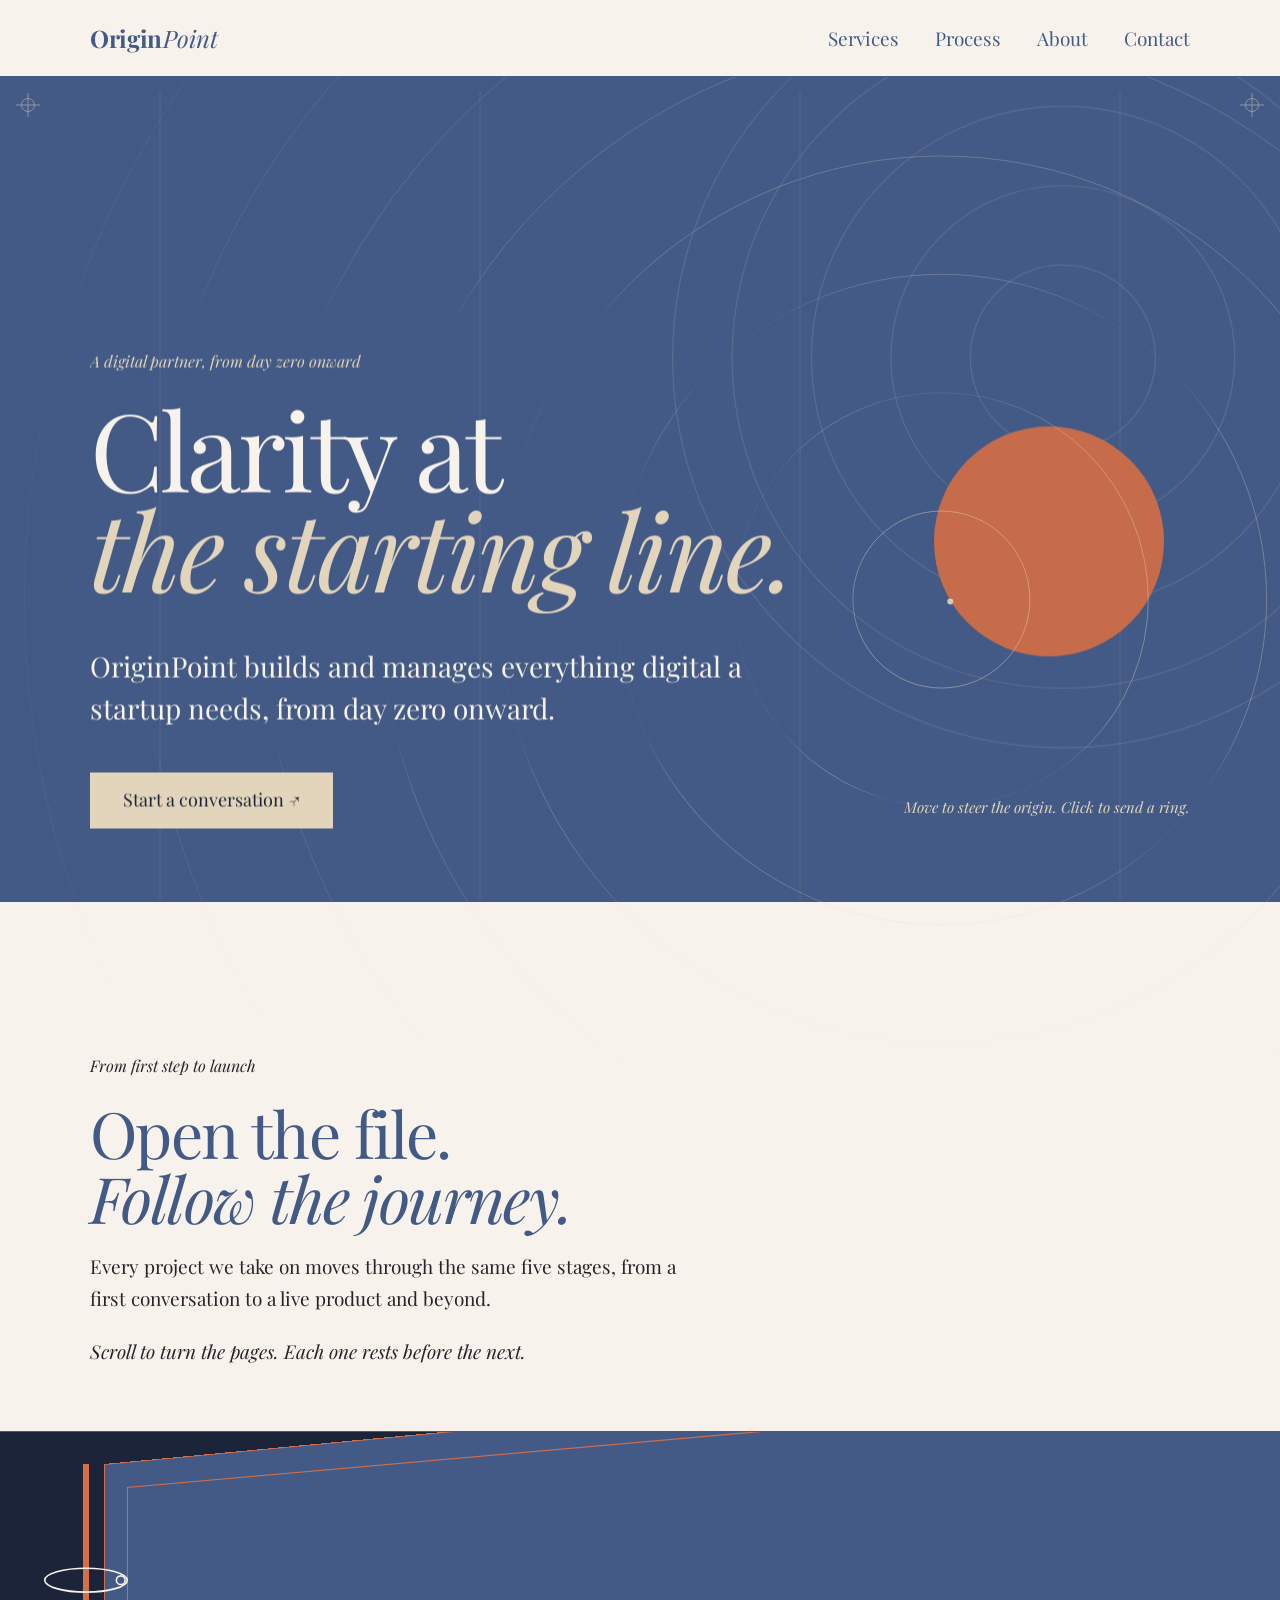
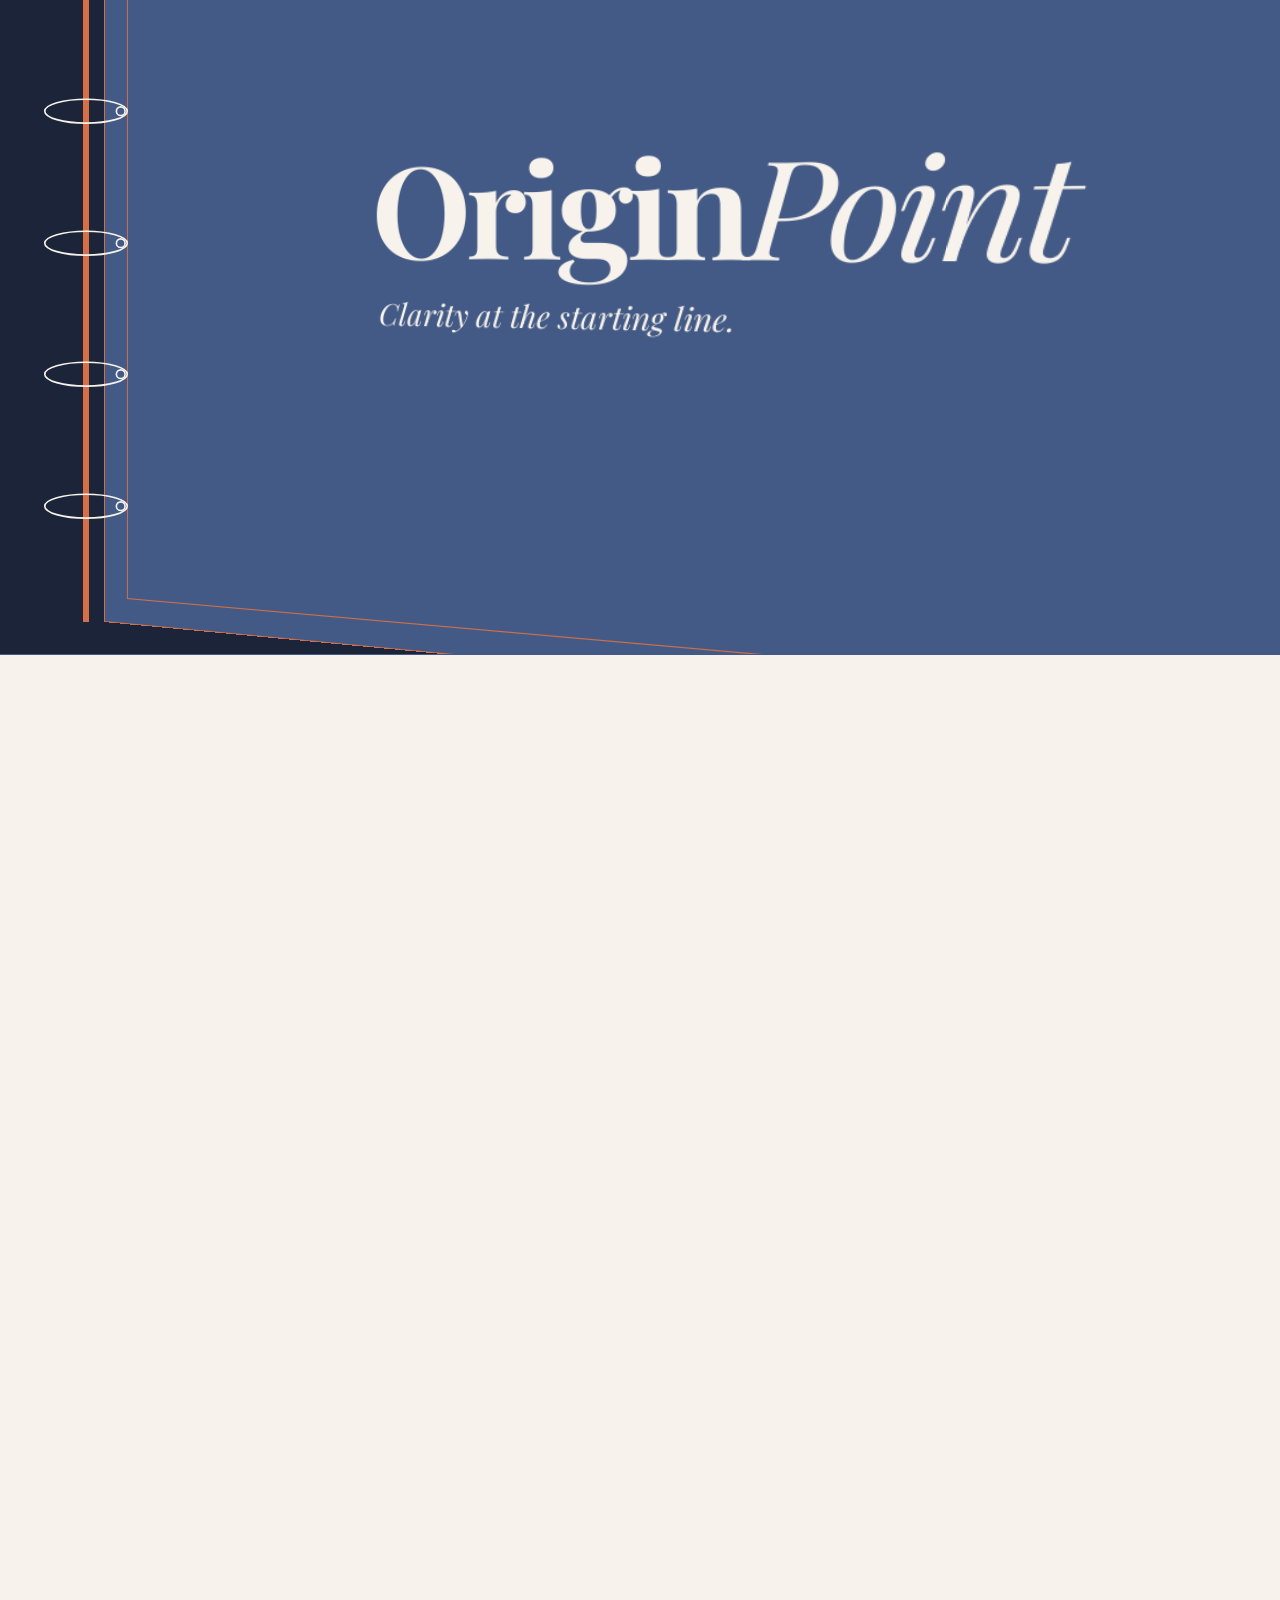
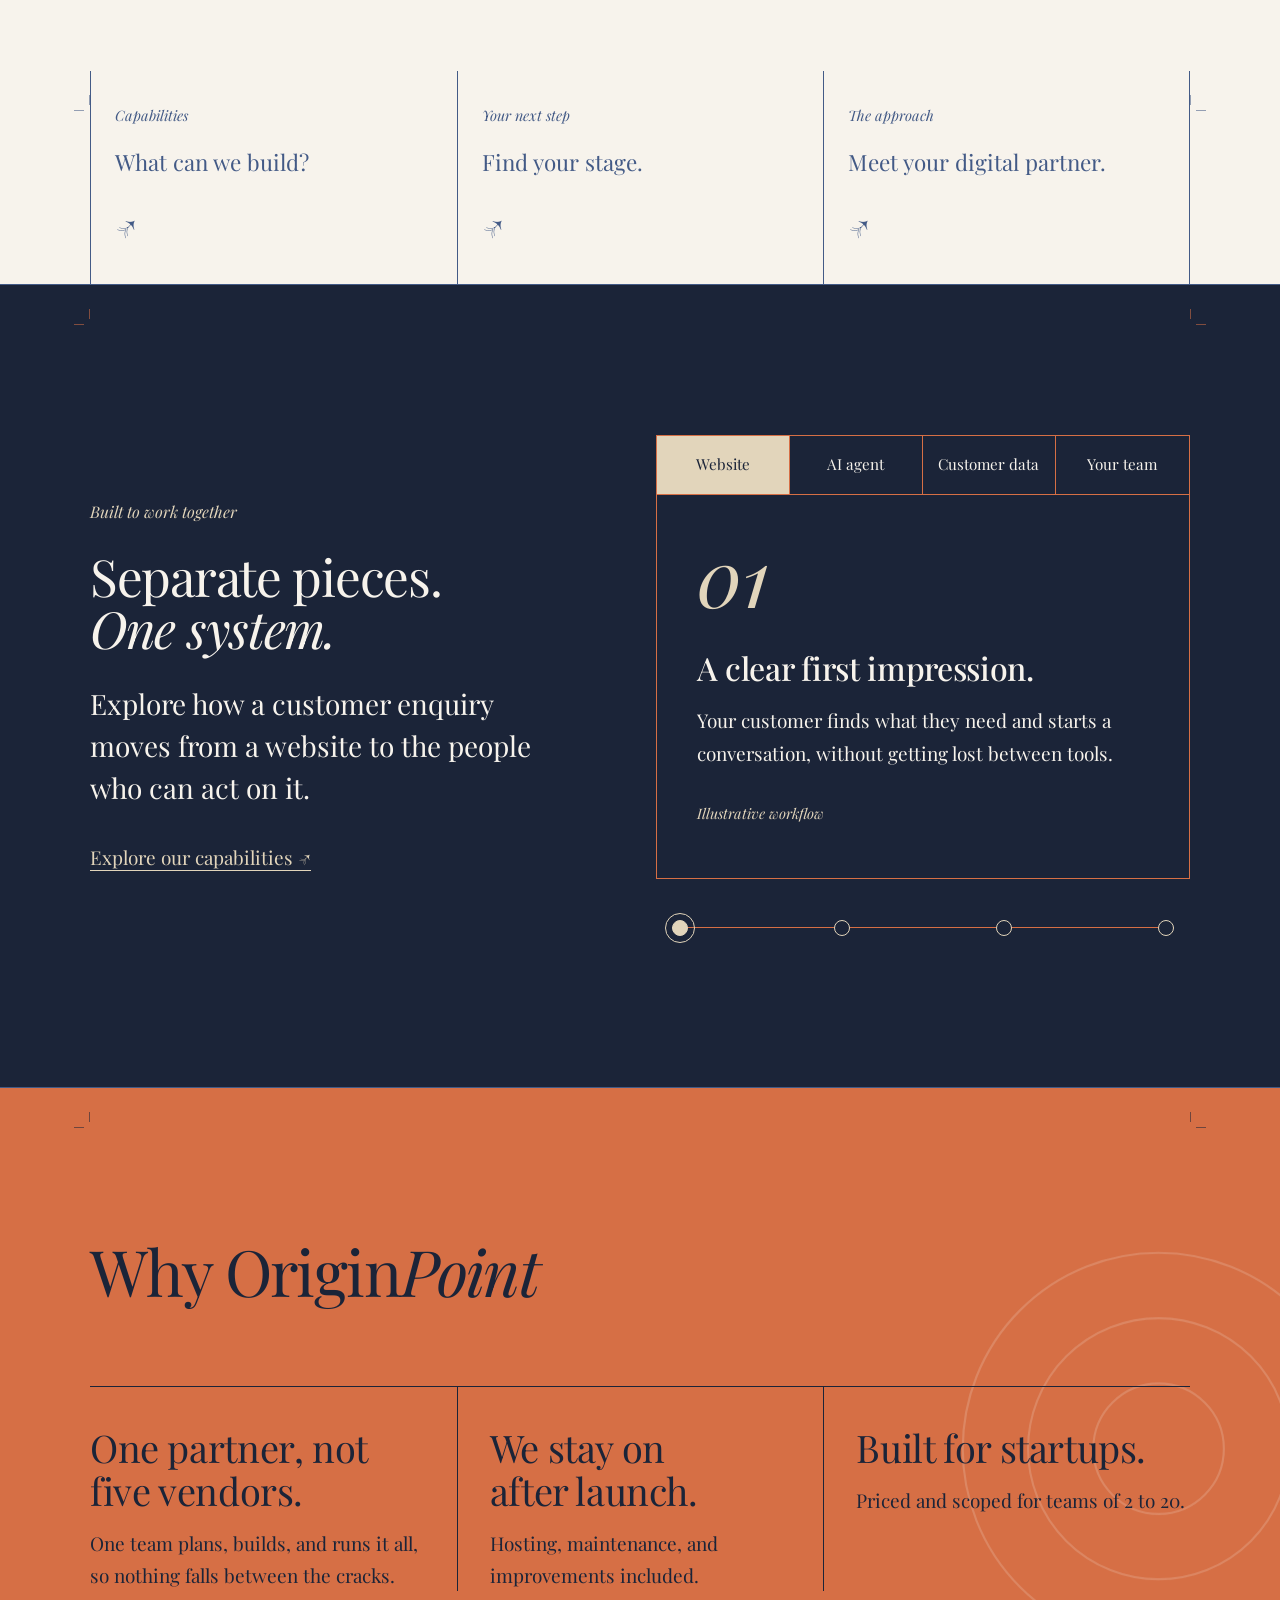
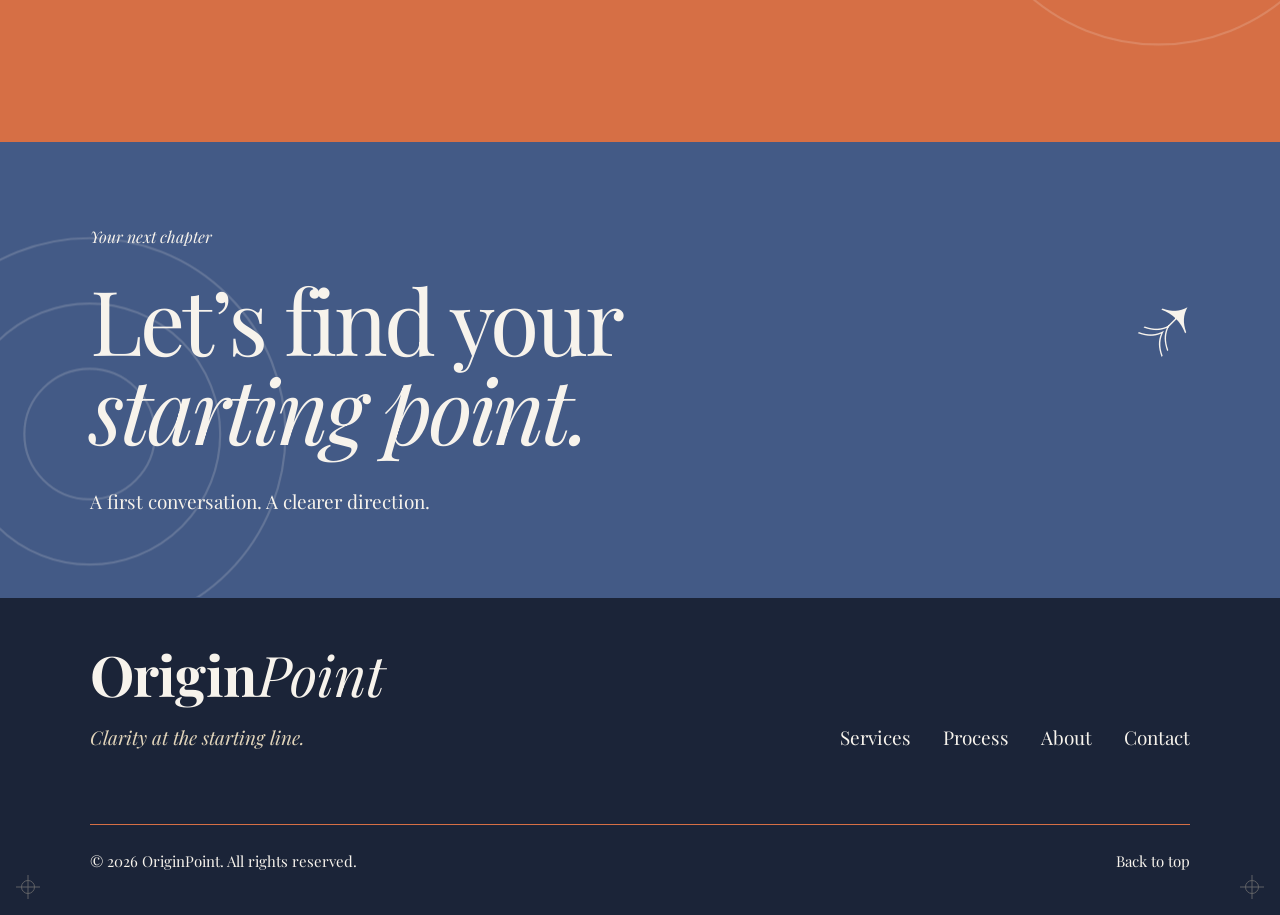
==== index.html @ 513017ce "Switch palette to Cobalt Dust, Persimmon and Parchment Hex values from the reference (#435A86, #D66F" ====
<!doctype html>
<html lang="en-GB">
<head>
  <meta charset="utf-8">
  <meta name="viewport" content="width=device-width, initial-scale=1">
  <title>Clarity at the starting line — OriginPoint</title>
  <meta name="description" content="OriginPoint builds and manages everything digital a startup needs, from day zero onward: websites, AI agents, data, internal tools, and the integrations between them.">
  <meta name="theme-color" content="#F7F3EC">

  <meta property="og:type" content="website">
  <meta property="og:title" content="OriginPoint — Clarity at the starting line">
  <meta property="og:description" content="One digital partner for startups, from day zero onward.">

  <!-- Favicon: the origin point — a ring and a dot, in brand colours -->
  <link rel="icon" href="data:image/svg+xml,%3Csvg xmlns='http://www.w3.org/2000/svg' viewBox='0 0 32 32'%3E%3Crect width='32' height='32' fill='%23E2D5BB'/%3E%3Ccircle cx='16' cy='16' r='9.5' fill='none' stroke='%23435A86' stroke-width='1.5'/%3E%3Ccircle cx='16' cy='16' r='3' fill='%23435A86'/%3E%3C/svg%3E">

  <link rel="preconnect" href="https://fonts.googleapis.com">
  <link rel="preconnect" href="https://fonts.gstatic.com" crossorigin>
  <link rel="stylesheet" href="https://fonts.googleapis.com/css2?family=Playfair+Display:ital,wght@0,400..700;1,400..700&display=swap">
  <link rel="stylesheet" href="styles.css">
  <link rel="stylesheet" href="story.css">
  <link rel="stylesheet" href="hero.css">
  <link rel="stylesheet" href="flow.css">

  <!-- Flags that JS is available, so the menu and reveals can start in their resting state -->
  <script>document.documentElement.classList.add("js");</script>
</head>

<body id="top">
  <a class="skip-link" href="#main">Skip to content</a>

  <!-- Registration mark from the brand sheet, drawn once and reused -->
  <svg class="sprite" aria-hidden="true" focusable="false">
    <symbol id="reg-mark" viewBox="0 0 24 24">
      <circle cx="12" cy="12" r="6.5" fill="none" stroke="currentColor"/>
      <path d="M12 0v24M0 12h24" fill="none" stroke="currentColor"/>
    </symbol>
  </svg>

  <!-- ============ 1. Header ============ -->
  <header class="site-header">
    <div class="container site-header__inner">
      <a class="logo" href="index.html" aria-current="page"><span class="logo__origin">Origin</span><span class="logo__point">Point</span></a>

      <button class="nav-toggle" type="button" aria-expanded="false" aria-controls="site-nav">Menu</button>

      <nav class="site-nav" id="site-nav" aria-label="Primary">
        <ul class="site-nav__list" role="list">
          <li><a class="site-nav__link" href="services.html">Services</a></li>
          <li><a class="site-nav__link" href="process.html">Process</a></li>
          <li><a class="site-nav__link" href="about.html">About</a></li>
          <li><a class="site-nav__link" href="contact.html">Contact</a></li>
        </ul>
      </nav>
    </div>
  </header>

  <main id="main"><section class="section section--sky hero" aria-labelledby="hero-title">
      <!-- Depth layers: decorative, they travel at different speeds on scroll -->
      <div class="hero__depth" aria-hidden="true">
        <svg class="depth depth--far" data-depth="0.30" data-lean="-10" viewBox="0 0 600 600" focusable="false"><g class="depth__spin"><circle cx="300" cy="300" r="70"/><circle cx="300" cy="300" r="130"/><circle cx="300" cy="300" r="190"/><circle cx="300" cy="300" r="250"/><circle cx="300" cy="300" r="295"/></g></svg>
        <svg class="depth depth--mid" data-depth="0.14" data-lean="14" viewBox="0 0 100 100" preserveAspectRatio="none" focusable="false"><line x1="12.5" y1="0" x2="12.5" y2="100"/><line x1="37.5" y1="0" x2="37.5" y2="100"/><line x1="62.5" y1="0" x2="62.5" y2="100"/><line x1="87.5" y1="0" x2="87.5" y2="100"/></svg>
        <span class="depth depth--near" data-depth="-0.28" data-lean="26"></span>
      </div>
      <!-- The ripple field: an origin point with rings moving outward. Decorative. -->
      <canvas class="hero__canvas" aria-hidden="true"></canvas>
      <svg class="reg reg--tl" aria-hidden="true" focusable="false"><use href="#reg-mark"/></svg>
      <svg class="reg reg--tr" aria-hidden="true" focusable="false"><use href="#reg-mark"/></svg>

      <div class="container hero__inner">
        <div class="hero__content"><p class="eyebrow" data-quiet>A digital partner, from day zero onward</p>
          <h1 class="hero__title" id="hero-title">
            <span class="hero__line" data-quiet>Clarity at</span>
            <span class="hero__line hero__line--italic" data-quiet>the starting line.</span>
          </h1>
          <p class="hero__lede" data-quiet>OriginPoint builds and manages everything digital a startup needs, from day zero onward.</p>
          <p class="hero__actions"><a class="button" href="contact.html">Start a conversation ↗</a></p>
        </div>

        <p class="hero__hint" aria-hidden="true" data-quiet>
          <span class="hero__hint-pointer">Move to steer the origin. Click to send a ring.</span>
          <span class="hero__hint-touch">Tap to send a ring.</span>
        </p>
      </div>
    </section><section class="story" id="story" aria-labelledby="story-title">
      <div class="container story__intro">
        <p class="eyebrow">From first step to launch</p>
        <h2 id="story-title">Open the file.<br><i>Follow the journey.</i></h2>
        <p>Every project we take on moves through the same five stages, from a first conversation to a live product and beyond.</p>
        <p class="story__hint" aria-hidden="true">Scroll to turn the pages. Each one rests before the next.</p>
      </div>

      <div class="story__track">
        <div class="story__stage">
          <div class="binder">
            <div class="binder__spine" aria-hidden="true">
              <svg class="ring" viewBox="0 0 80 28" focusable="false"><ellipse cx="40" cy="14" rx="38" ry="11"/><circle cx="72" cy="14" r="4"/></svg>
              <svg class="ring" viewBox="0 0 80 28" focusable="false"><ellipse cx="40" cy="14" rx="38" ry="11"/><circle cx="72" cy="14" r="4"/></svg>
              <svg class="ring" viewBox="0 0 80 28" focusable="false"><ellipse cx="40" cy="14" rx="38" ry="11"/><circle cx="72" cy="14" r="4"/></svg>
              <svg class="ring" viewBox="0 0 80 28" focusable="false"><ellipse cx="40" cy="14" rx="38" ry="11"/><circle cx="72" cy="14" r="4"/></svg>
              <svg class="ring" viewBox="0 0 80 28" focusable="false"><ellipse cx="40" cy="14" rx="38" ry="11"/><circle cx="72" cy="14" r="4"/></svg>
            </div>

            <div class="binder__pages">
              <article class="fold fold--sky" aria-labelledby="fold-1-title">
                <a class="fold__tab" href="#fold-1-title"><span class="fold__num">01</span><span class="fold__label">Clarity</span></a>
                <span class="fold__ghost" aria-hidden="true">1</span>
                <div class="fold__body">
                  <div class="fold__text">
                    <h3 class="fold__title" id="fold-1-title">Before anything is built, <i>we get clear.</i></h3>
                    <p>We start by listening: what you do, who it is for, and what you want to be known for.</p>
                  </div>
                  <svg class="fold__art" viewBox="0 0 320 320" role="img" aria-label="Rings spreading outward from a single point">
                    <path class="draw" pathLength="1" d="M160 6V314M6 160H314"/>
                    <circle class="draw" pathLength="1" cx="160" cy="160" r="40"/>
                    <circle class="draw" pathLength="1" cx="160" cy="160" r="80"/>
                    <circle class="draw" pathLength="1" cx="160" cy="160" r="120"/>
                    <circle class="solid" cx="160" cy="160" r="6"/>
                    <text class="small" x="172" y="150">the origin point</text>
                  </svg>
                </div>
              </article>

              <article class="fold fold--paper" aria-labelledby="fold-2-title">
                <a class="fold__tab" href="#fold-2-title"><span class="fold__num">02</span><span class="fold__label">Identity</span></a>
                <span class="fold__ghost" aria-hidden="true">2</span>
                <div class="fold__body">
                  <div class="fold__text">
                    <h3 class="fold__title" id="fold-2-title">Give it <i>a face.</i></h3>
                    <p>Name, colour, type and voice, settled once and used everywhere, so every touchpoint feels like the same company.</p>
                  </div>
                  <svg class="fold__art" viewBox="0 0 320 320" role="img" aria-label="An example logo lockup above a row of brand colour swatches">
                    <path class="draw" pathLength="1" d="M20 60V20H60M260 20H300V60M300 200V240H260M60 240H20V200"/>
                    <text class="lockup" x="160" y="140" text-anchor="middle"><tspan font-weight="700">Origin</tspan><tspan font-style="italic">Point</tspan></text>
                    <rect x="20" y="272" width="48" height="32" fill="#435A86" stroke="currentColor"/>
                    <rect x="82" y="272" width="48" height="32" fill="#E2D5BB" stroke="currentColor"/>
                    <rect x="144" y="272" width="48" height="32" fill="#D66F45" stroke="currentColor"/>
                    <rect x="206" y="272" width="48" height="32" fill="#F7F3EC" stroke="currentColor"/>
                    <rect x="268" y="272" width="32" height="32" fill="#1B2438" stroke="currentColor"/>
                    <text class="small" x="20" y="262">Illustrative</text>
                  </svg>
                </div>
              </article>

              <article class="fold fold--plate" aria-labelledby="fold-3-title">
                <a class="fold__tab" href="#fold-3-title"><span class="fold__num">03</span><span class="fold__label">Build</span></a>
                <span class="fold__ghost" aria-hidden="true">3</span>
                <div class="fold__body">
                  <div class="fold__text">
                    <h3 class="fold__title" id="fold-3-title">Build <i>the front door.</i></h3>
                    <p>A website that says plainly what you do and makes the next step obvious, on any screen.</p>
                  </div>
                  <svg class="fold__art" viewBox="0 0 320 320" role="img" aria-label="A simple wireframe of a website page">
                    <rect class="draw" pathLength="1" x="20" y="30" width="280" height="260"/>
                    <path class="draw" pathLength="1" d="M20 62H300M44 46H92M220 46H276"/>
                    <path class="draw" pathLength="1" d="M44 110H200M44 128H160M44 146H180"/>
                    <rect class="solid" x="44" y="170" width="76" height="24"/>
                    <rect class="draw" pathLength="1" x="44" y="226" width="68" height="46"/>
                    <rect class="draw" pathLength="1" x="126" y="226" width="68" height="46"/>
                    <rect class="draw" pathLength="1" x="208" y="226" width="68" height="46"/>
                  </svg>
                </div>
              </article>

              <article class="fold fold--purple" aria-labelledby="fold-4-title">
                <a class="fold__tab" href="#fold-4-title"><span class="fold__num">04</span><span class="fold__label">Connect</span></a>
                <span class="fold__ghost" aria-hidden="true">4</span>
                <div class="fold__body">
                  <div class="fold__text">
                    <h3 class="fold__title" id="fold-4-title">Connect <i>the pieces.</i></h3>
                    <p>AI agents, customer data and internal tools joined to your website, so an enquiry reaches the people who can act on it.</p>
                  </div>
                  <svg class="fold__art" viewBox="0 0 320 320" role="img" aria-label="Four connected points: website, AI agent, customer data and your team">
                    <path class="draw" pathLength="1" d="M60 70H260L60 160H260L160 270"/>
                    <circle class="solid" cx="60" cy="70" r="9"/>
                    <circle class="solid" cx="260" cy="70" r="9"/>
                    <circle class="solid" cx="60" cy="160" r="9"/>
                    <circle class="solid" cx="260" cy="160" r="9"/>
                    <circle class="solid" cx="160" cy="270" r="9"/>
                    <text class="small" x="60" y="52" text-anchor="middle">Website</text>
                    <text class="small" x="260" y="52" text-anchor="middle">AI agent</text>
                    <text class="small" x="60" y="190" text-anchor="middle">Data</text>
                    <text class="small" x="260" y="190" text-anchor="middle">Tools</text>
                    <text class="small" x="160" y="300" text-anchor="middle">Your team</text>
                  </svg>
                </div>
              </article>

              <article class="fold fold--ink" aria-labelledby="fold-5-title">
                <a class="fold__tab" href="#fold-5-title"><span class="fold__num">05</span><span class="fold__label">Launch</span></a>
                <span class="fold__ghost" aria-hidden="true">5</span>
                <div class="fold__body">
                  <div class="fold__text">
                    <h3 class="fold__title" id="fold-5-title">Launch, <i>and keep going.</i></h3>
                    <p>We go live with you, then stay on. Hosting, maintenance, and improvements are included.</p>
                    <p class="fold__cta"><a class="button" href="contact.html">Start a conversation ↗</a></p>
                  </div>
                  <svg class="fold__art" viewBox="0 0 320 320" role="img" aria-label="Rings spreading outward from a single point, now live">
                    <circle class="draw" pathLength="1" cx="160" cy="160" r="40"/>
                    <circle class="draw" pathLength="1" cx="160" cy="160" r="80"/>
                    <circle class="draw" pathLength="1" cx="160" cy="160" r="120"/>
                    <circle class="draw" pathLength="1" cx="160" cy="160" r="156"/>
                    <circle class="solid" cx="160" cy="160" r="8"/>
                    <text class="small" x="160" y="196" text-anchor="middle">Live</text>
                  </svg>
                </div>
              </article>
            </div>

            <div class="binder__cover" aria-hidden="true">
              <span class="cover__frame"></span>
              <p class="cover__lockup"><b>Origin</b><i>Point</i></p>
              <p class="cover__tag">Clarity at the starting line.</p>
            </div>
          </div>
        </div>
      </div>
    </section><section class="section directory-section section--ivory"><div class="container"><div class="hero-directory"><a href="services.html"><span>Capabilities</span>What can we build?<b aria-hidden="true">↗</b></a><a href="process.html"><span>Your next step</span>Find your stage.<b aria-hidden="true">↗</b></a><a href="about.html"><span>The approach</span>Meet your digital partner.<b aria-hidden="true">↗</b></a></div></div></section><section class="section section--ink system-section"><div class="container system-layout"><div><p class="eyebrow">Built to work together</p><h2>Separate pieces.<br><i>One system.</i></h2><p class="section-intro">Explore how a customer enquiry moves from a website to the people who can act on it.</p><a class="text-link" href="services.html">Explore our capabilities ↗</a></div><div class="system-demo"><div class="system-controls" aria-label="Explore the connected system"><button type="button" data-system="0" aria-pressed="true">Website</button><button type="button" data-system="1" aria-pressed="false">AI agent</button><button type="button" data-system="2" aria-pressed="false">Customer data</button><button type="button" data-system="3" aria-pressed="false">Your team</button></div><div class="system-result" aria-live="polite"><span class="system-number" aria-hidden="true">01</span><h3 id="system-title">A clear first impression.</h3><p id="system-copy">Your customer finds what they need and starts a conversation, without getting lost between tools.</p><span class="sample-label">Illustrative workflow</span></div><div class="system-track" aria-hidden="true"><span class="active"></span><span></span><span></span><span></span></div></div></div></section><section class="section section--plate" id="why" aria-labelledby="why-title">
      <svg class="drift drift--right" data-drift="-0.12" viewBox="0 0 200 200" aria-hidden="true" focusable="false"><circle cx="100" cy="100" r="30"/><circle cx="100" cy="100" r="60"/><circle cx="100" cy="100" r="90"/></svg>
      <div class="container">
        <header class="section-head">
          <h2 id="why-title">Why Origin<span class="lockup-point">Point</span></h2>
        </header>

        <ul class="reasons" role="list">
          <li class="reason">
            <h3 class="reason__title">One partner, not five vendors.</h3>
            <p class="reason__desc">One team plans, builds, and runs it all, so nothing falls between the cracks.</p>
          </li>
          <li class="reason">
            <h3 class="reason__title">We stay on after launch.</h3>
            <p class="reason__desc">Hosting, maintenance, and improvements included.</p>
          </li>
          <li class="reason">
            <h3 class="reason__title">Built for startups.</h3>
            <p class="reason__desc">Priced and scoped for teams of 2 to 20.</p>
          </li>
        </ul>
      </div>
    </section><section class="section section--burgundy next-step"><svg class="drift drift--left" data-drift="0.1" viewBox="0 0 200 200" aria-hidden="true" focusable="false"><circle cx="100" cy="100" r="30"/><circle cx="100" cy="100" r="60"/><circle cx="100" cy="100" r="90"/></svg><div class="container"><p class="eyebrow">Your next chapter</p><a class="giant-link" href="contact.html">Let’s find your<br><i>starting point.</i><span aria-hidden="true">↗</span></a><p>A first conversation. A clearer direction.</p></div></section></main><footer class="site-footer">
    <svg class="reg reg--bl" aria-hidden="true" focusable="false"><use href="#reg-mark"/></svg>
    <svg class="reg reg--br" aria-hidden="true" focusable="false"><use href="#reg-mark"/></svg>

    <div class="container">
      <div class="site-footer__top">
        <div class="site-footer__brand">
          <a class="logo logo--large" href="index.html"><span class="logo__origin">Origin</span><span class="logo__point">Point</span></a>
          <p class="site-footer__tagline">Clarity at the starting line.</p>
        </div>

        <nav aria-label="Footer">
          <ul class="footer-nav" role="list">
            <li><a href="services.html">Services</a></li>
            <li><a href="process.html">Process</a></li>
            <li><a href="about.html">About</a></li>
            <li><a href="contact.html">Contact</a></li>
          </ul>
        </nav>
      </div>

      <div class="site-footer__bottom">
        <p>© <span id="year">2026</span> OriginPoint. All rights reserved.</p>
        <a href="#top">Back to top</a>
      </div>
    </div>
  </footer>

  <script src="site.js" defer></script>
  <script src="story.js" defer></script>
  <script src="hero.js" defer></script>
  <script src="flow.js" defer></script></body></html>
---- styles.css ----
/* ==========================================================================
   OriginPoint — styles.css
   Mobile-first. Grouped in page order: tokens, base, shared components,
   then one block per section. Each block carries its own breakpoints.

   Breakpoints
     40em  (640px)  — header nav goes inline
     48em  (768px)  — hero lines stack, three-up reasons
     56em  (896px)  — offset service grid, alternating timeline, two-column about/contact
     64em  (1024px) — hero hint moves to the corner

   Layering (root stacking context)
     section backgrounds, grain, crop marks ....... z auto
     hero ripple canvas (bleeds into Services) .... z 1
     section content ............................... z 2
     sticky header .................................. z 50
   ========================================================================== */


/* --------------------------------------------------------------------------
   1. Tokens
   -------------------------------------------------------------------------- */
:root {
  /* Brand colours */
  --color-burgundy: #435A86;    /* Cobalt Dust: logo, headings, accents, hairlines */
  --color-ink: #1B2438;         /* Deep cobalt ink (a shade of Cobalt Dust): dark fields, display type */
  --color-ink-light: #D66F45;   /* Persimmon: numerals, hairlines on dark fields */
  --color-sky: #E2D5BB;         /* Parchment: headlines and rings on cobalt, tabs, highlight cards */
  --color-plate: #D66F45;       /* Persimmon: large rich fields, dark text on it */
  --color-wash: #ECE3D0;        /* Pale wash (a tint of Parchment): quiet fields */
  --color-ivory: #F7F3EC;      /* Soft Ivory — header, cards, paper sections */
  --color-paper: #EFE8DC;      /* Warm paper — letter-like fields */
  --color-charcoal: #26242A;   /* Muted Charcoal — body copy on light fields */

  /* Contextual colours: each section re-points these */
  --text: var(--color-charcoal);
  --heading: var(--color-burgundy);
  --accent: var(--color-burgundy);
  --line: var(--color-burgundy);
  --focus: var(--color-burgundy);

  /* Type: a steep scale, so display sizes jump well clear of body copy */
  --font-serif: "Playfair Display", Georgia, "Times New Roman", serif;
  --step--1: 0.9375rem;                                   /* small italic labels */
  --step-0: clamp(1.0625rem, 1rem + 0.25vw, 1.1875rem);   /* body               */
  --step-1: clamp(1.375rem, 1.2rem + 0.7vw, 1.75rem);     /* h3                 */
  --step-2: clamp(1.25rem, 1.05rem + 0.9vw, 1.75rem);     /* intros, ledes      */
  --step-3: clamp(2.625rem, 1.6rem + 3vw, 4.25rem);       /* h2: 48px+ desktop  */
  --step-4: clamp(3rem, 0.5rem + 7.8vw, 7.5rem);          /* h1: 88px+ desktop  */
  --step-quote: clamp(2.125rem, 1.1rem + 3.6vw, 3.5rem);  /* pull-quote: 56px   */

  /* Lines and layout */
  --hairline: 1px solid var(--line);
  --content-width: 68.75rem;   /* 1100px */
  --measure: 56ch;             /* ≈72 characters of Playfair: under the 75 limit */
  --gutter: clamp(1.25rem, 5vw, 2.5rem);
  --section-space: clamp(5rem, 3rem + 8vw, 10rem);
  --header-height: 4rem;
}

@media (min-width: 40em) {
  :root { --header-height: 4.75rem; }
}


/* --------------------------------------------------------------------------
   2. Base
   -------------------------------------------------------------------------- */
*,
*::before,
*::after {
  box-sizing: border-box;
}

html {
  background-color: var(--color-ivory);
  -webkit-text-size-adjust: 100%;
  text-size-adjust: 100%;
  /* Anchor targets land below the sticky header. No smooth scrolling:
     motion is reserved for the three deliberate moments. */
  scroll-padding-top: var(--header-height);
}

body {
  margin: 0;
  background-color: var(--color-ivory);
  color: var(--text);
  font-family: var(--font-serif);
  font-size: var(--step-0);
  font-weight: 400;
  line-height: 1.7;
  font-kerning: normal;
  -webkit-font-smoothing: antialiased;
}

h1, h2, h3, p, ul, ol {
  margin: 0;
}

ul[role="list"],
ol[role="list"] {
  list-style: none;
  padding: 0;
}

h1, h2, h3 {
  color: var(--heading);
  font-weight: 400;
  line-height: 1.1;
  letter-spacing: -0.015em;
  text-wrap: balance;
}

h2 {
  font-size: var(--step-3);
  line-height: 1.02;
  letter-spacing: -0.025em;
}

h3 {
  font-size: var(--step-1);
  font-weight: 500;
  line-height: 1.25;
  letter-spacing: -0.01em;
}

p {
  text-wrap: pretty;
}

a {
  color: var(--accent);
  text-decoration-thickness: 1px;
  text-underline-offset: 0.25em;
}

svg {
  display: block;
}

input, button, select, textarea {
  font: inherit;
  color: inherit;
}

[hidden] {
  display: none !important;
}

::selection {
  background-color: var(--color-burgundy);
  color: var(--color-ivory);
}

/* Visible keyboard focus everywhere; the colour follows the field */
:focus-visible {
  outline: 2px solid var(--focus);
  outline-offset: 3px;
}


/* --------------------------------------------------------------------------
   3. Shared components
   -------------------------------------------------------------------------- */

/* Layout container: ~1100px max, side gutters on small screens */
.container {
  width: min(100% - 2 * var(--gutter), var(--content-width));
  margin-inline: auto;
}

.sprite {
  position: absolute;
  width: 0;
  height: 0;
  overflow: hidden;
}

/* Skip link: off-screen until focused */
.skip-link {
  position: absolute;
  top: 0.75rem;
  left: var(--gutter);
  z-index: 100;
  padding: 0.625rem 1rem;
  background-color: var(--color-burgundy);
  color: var(--color-ivory);
  text-decoration: none;
  transform: translateY(-200%);
}

.skip-link:focus {
  transform: none;
}

/* Logo lockup: bold roman "Origin" + italic "Point", set tight.
   Sized in em so it scales from the header to the footer unchanged. */
.logo {
  display: inline-block;
  color: var(--color-burgundy);
  font-family: var(--font-serif);
  font-size: 1.375rem;
  line-height: 1;
  letter-spacing: -0.015em;
  text-decoration: none;
  white-space: nowrap;
}

.logo__origin {
  font-weight: 700;
}

.logo__point {
  font-style: italic;
  font-weight: 400;
  letter-spacing: 0;
  margin-left: 0.03em;  /* keeps the italic P's foot clear of the n */
}

.logo--large {
  font-size: clamp(2.25rem, 1.5rem + 3vw, 3.5rem);
}

@media (min-width: 40em) {
  .logo { font-size: 1.5rem; }
  .logo--large { font-size: clamp(2.25rem, 1.5rem + 3vw, 3.5rem); }
}

/* "Point" in display type follows the logo: italic */
.lockup-point {
  font-style: italic;
  margin-left: 0.02em;
}

/* Primary button: burgundy fill, ivory text, square corners */
.button {
  display: inline-flex;
  align-items: center;
  justify-content: center;
  min-height: 3.5rem;
  padding: 0.75rem 2rem;
  border: 1px solid var(--color-burgundy);
  border-radius: 0;
  background-color: var(--color-burgundy);
  color: var(--color-ivory);
  font-size: 1.125rem;
  line-height: 1.2;
  text-decoration: none;
  cursor: pointer;
}

.button:hover {
  background-color: transparent;
  color: var(--color-burgundy);
}

/* Section scaffolding */
.section {
  color: var(--text);
  position: relative;
  padding-block: var(--section-space);
}

.section + .section {
  border-top: 1px solid var(--color-burgundy);
}

/* Content sits above the backgrounds and above the hero canvas's bleed */
.section > .container {
  position: relative;
  z-index: 2;
}

/* Fields, and the contextual colours each one sets */
/* The "sky" class now holds Cobalt Dust (hero and page headers): light text, Parchment accents */
.section--sky {
  background-color: var(--color-burgundy);
  --text: var(--color-ivory);
  --heading: var(--color-ivory);
  --accent: var(--color-sky);
  --line: var(--color-sky);
  --focus: var(--color-sky);
}
.section--sky .button,
.fold--ink .button {
  background-color: var(--color-sky);
  border-color: var(--color-sky);
  color: var(--color-ink);
}
.section--sky .button:hover,
.fold--ink .button:hover {
  background-color: transparent;
  color: var(--color-sky);
}
.section--ivory { background-color: var(--color-ivory); }
.section--paper { background-color: var(--color-paper); }
.section--wash  { background-color: var(--color-wash); }

/* The plate class holds Persimmon (the "Why" field) */
.section--plate {
  background-color: var(--color-plate);
  --text: var(--color-ink);
  --heading: var(--color-ink);
  --accent: var(--color-ink);
  --line: var(--color-ink);
  --focus: var(--color-ink);
}

.section--ink {
  background-color: var(--color-ink);
  --text: var(--color-ivory);
  --heading: var(--color-ivory);
  --accent: var(--color-sky);
  --line: var(--color-ink-light);
  --focus: var(--color-sky);
}

.section-head {
  margin-bottom: clamp(3rem, 2rem + 4vw, 6rem);
}

.section-intro {
  max-width: 29em;
  margin-top: clamp(1.25rem, 1rem + 1vw, 2rem);
  font-size: var(--step-2);
  line-height: 1.5;
}

/* Paper grain: ivory and paper fields only, well behind the content */
.section--grain::before {
  content: "";
  position: absolute;
  inset: 0;
  pointer-events: none;
  opacity: 0.04;
  background-image: url("data:image/svg+xml,%3Csvg xmlns='http://www.w3.org/2000/svg' width='180' height='180'%3E%3Cfilter id='g'%3E%3CfeTurbulence type='fractalNoise' baseFrequency='0.9' numOctaves='3' stitchTiles='stitch'/%3E%3CfeColorMatrix values='1 0 0 0 0 1 0 0 0 0 1 0 0 0 0 0 0 0 0 1'/%3E%3C/filter%3E%3Crect width='100%25' height='100%25' filter='url(%23g)'/%3E%3C/svg%3E");
  background-size: 180px 180px;
}

/* Crop marks at the top corners of each section's content area */
.section:not(.hero)::after {
  content: "";
  position: absolute;
  top: 1.5rem;
  left: 0;
  right: 0;
  width: calc(min(100% - 2 * var(--gutter), var(--content-width)) + 2rem);
  height: 1rem;
  margin-inline: auto;
  pointer-events: none;
  background-color: var(--line);
  opacity: 0.55;
  -webkit-mask:
    url("data:image/svg+xml,%3Csvg xmlns='http://www.w3.org/2000/svg' viewBox='0 0 16 16'%3E%3Cpath d='M15.5 0v10M0 15.5h10' stroke='%23000' fill='none'/%3E%3C/svg%3E") left top / 1rem 1rem no-repeat,
    url("data:image/svg+xml,%3Csvg xmlns='http://www.w3.org/2000/svg' viewBox='0 0 16 16'%3E%3Cpath d='M0.5 0v10M6 15.5h10' stroke='%23000' fill='none'/%3E%3C/svg%3E") right top / 1rem 1rem no-repeat;
  mask:
    url("data:image/svg+xml,%3Csvg xmlns='http://www.w3.org/2000/svg' viewBox='0 0 16 16'%3E%3Cpath d='M15.5 0v10M0 15.5h10' stroke='%23000' fill='none'/%3E%3C/svg%3E") left top / 1rem 1rem no-repeat,
    url("data:image/svg+xml,%3Csvg xmlns='http://www.w3.org/2000/svg' viewBox='0 0 16 16'%3E%3Cpath d='M0.5 0v10M6 15.5h10' stroke='%23000' fill='none'/%3E%3C/svg%3E") right top / 1rem 1rem no-repeat;
}

/* Registration crosshairs in the page corners */
.reg {
  position: absolute;
  z-index: 2;
  width: 1.5rem;
  height: 1.5rem;
  color: var(--line);
  opacity: 0.5;
  pointer-events: none;
}

.reg--tl { top: 1rem; left: 1rem; }
.reg--tr { top: 1rem; right: 1rem; }
.reg--bl { bottom: 1rem; left: 1rem; }
.reg--br { bottom: 1rem; right: 1rem; }


/* --------------------------------------------------------------------------
   4. Header
   -------------------------------------------------------------------------- */
.site-header {
  position: sticky;
  top: 0;
  z-index: 50;
  background-color: var(--color-ivory);
  border-bottom: 1px solid var(--color-burgundy);
}

.site-header__inner {
  display: flex;
  flex-wrap: wrap;
  align-items: center;
  justify-content: space-between;
  gap: 0.5rem 2rem;
  min-height: var(--header-height);
  padding-block: 0.625rem;
}

.site-nav__list {
  display: flex;
  flex-wrap: wrap;
  gap: 0.25rem 2.25rem;
}

.site-nav__link {
  color: var(--color-burgundy);
  text-decoration: none;
}

.site-nav__link:hover {
  text-decoration: underline;
}

/* Menu toggle: only shown on small screens, and only when JS is running */
.nav-toggle {
  display: none;
  align-items: center;
  min-height: 2.75rem;
  padding: 0.25rem 1.125rem;
  border: 1px solid var(--color-burgundy);
  border-radius: 0;
  background-color: transparent;
  color: var(--color-burgundy);
  font-size: var(--step--1);
  cursor: pointer;
}

.nav-toggle[aria-expanded="true"] {
  background-color: var(--color-burgundy);
  color: var(--color-ivory);
}

/* Small screens only */
@media (max-width: 39.9375em) {
  /* Without JS: links wrap onto a second row under the logo */
  .site-nav {
    flex-basis: 100%;
  }

  /* With JS: links collapse into a panel below the header */
  .js .nav-toggle {
    display: inline-flex;
  }

  .js .site-nav {
    display: none;
    position: absolute;
    top: calc(100% + 1px);  /* sit just below the header's hairline */
    left: 0;
    right: 0;
    background-color: var(--color-ivory);
    border-bottom: 1px solid var(--color-burgundy);
  }

  .js .site-header.is-open .site-nav {
    display: block;
  }

  .js .site-nav__list {
    flex-direction: column;
    gap: 0;
    width: min(100% - 2 * var(--gutter), var(--content-width));
    margin-inline: auto;
    padding-block: 0.5rem 1rem;
  }

  .js .site-nav__list li + li {
    border-top: 1px solid var(--color-burgundy);
  }

  .js .site-nav__link {
    display: block;
    padding-block: 0.875rem;
    font-size: 1.375rem;
  }
}


/* --------------------------------------------------------------------------
   5. Hero — type over the live ripple field
   -------------------------------------------------------------------------- */
.hero {
  display: flex;
  align-items: flex-end;
  min-height: calc(100vh - var(--header-height));
  min-height: calc(100svh - var(--header-height));
  padding-block: clamp(7rem, 16vh, 11rem) clamp(3.5rem, 9vh, 6.5rem);
  --heading: var(--color-ivory);
}

/* Full-bleed; JS sizes its height to the hero plus a bleed into Services */
.hero__canvas {
  position: absolute;
  top: 0;
  left: 0;
  z-index: 1;
  display: block;
  width: 100%;
  height: 100%;
  pointer-events: none;
}

.hero__title {
  font-size: var(--step-4);
  line-height: 0.92;
  letter-spacing: -0.035em;
}

/* Echoes the logo: a roman line, then an italic one */
.hero__line--italic {
  color: var(--color-sky);
  font-style: italic;
  letter-spacing: -0.025em;
}

.hero__lede {
  max-width: 24em;
  margin-top: clamp(1.75rem, 1rem + 2.5vw, 3rem);
  font-size: var(--step-2);
  line-height: 1.5;
}

.hero__actions {
  margin-top: clamp(2rem, 1.5rem + 1.5vw, 3rem);
}

/* Interaction hint: only when JS runs and motion is allowed */
.hero__hint {
  display: none;
  width: fit-content;
  margin-top: 2rem;
  color: var(--color-sky);
  font-size: var(--step--1);
  font-style: italic;
}

.js .hero__hint {
  display: block;
}

.hero__hint-touch {
  display: none;
}

@media not all and (hover: hover) and (pointer: fine) {
  .hero__hint-pointer { display: none; }
  .hero__hint-touch   { display: inline; }
}

@media (prefers-reduced-motion: reduce) {
  .js .hero__hint { display: none; }
}

/* Lines stack where the brand sheet breaks them, once there's room */
@media (min-width: 48em) {
  .hero__line {
    display: block;
    width: fit-content;
  }
}

@media (min-width: 64em) {
  .hero__hint {
    position: absolute;
    right: 0;
    bottom: 0;
    margin: 0;
  }
}

/* --------------------------------------------------------------------------
   6. What we do — offset service cards
   Mobile: a staggered stack. Wide: a 12-column grid where the cards sit at
   different heights, card 3 steps in off the left edge, and card 4 drops
   through the section boundary into How we work.
   -------------------------------------------------------------------------- */
.services {
  --cross: 2.5rem;  /* how far card 4 crosses into the next field */
  display: grid;
  gap: 1.25rem;
  /* Cancel the section's bottom padding, then overshoot it by --cross */
  margin-bottom: calc(-1 * (var(--section-space) + var(--cross)));
}

.service {
  display: flex;
  flex-direction: column;
  padding: clamp(1.75rem, 1.25rem + 2vw, 3rem);
  border: 1px solid var(--color-burgundy);
  background-color: var(--color-ivory);
}

.service:nth-child(odd)  { margin-right: clamp(1.5rem, 8vw, 4rem); }
.service:nth-child(even) { margin-left: clamp(1.5rem, 8vw, 4rem); }

.service__index {
  display: block;
  margin-bottom: 1.5rem;
  color: var(--color-ink-light);
  font-size: clamp(2.5rem, 2rem + 2vw, 3.75rem);
  font-style: italic;
  line-height: 1;
  letter-spacing: -0.02em;
}

.service__title {
  font-size: clamp(1.5rem, 1.25rem + 1vw, 2.125rem);
  font-weight: 400;
}

.service__desc {
  max-width: var(--measure);
  margin-top: 1rem;
}

.service__stage {
  margin-top: auto;
  padding-top: 2rem;
  color: var(--color-burgundy);
  font-size: var(--step--1);
  font-style: italic;
}

/* Card 1: the core offer, set in solid burgundy */
.service--feature {
  --heading: var(--color-ivory);
  --focus: var(--color-sky);
  background-color: var(--color-burgundy);
  color: var(--color-ivory);
}

.service--feature .service__title {
  font-size: clamp(1.75rem, 1.3rem + 1.8vw, 2.75rem);
}

.service--feature .service__index,
.service--feature .service__stage {
  color: var(--color-sky);
}

.service--sky {
  background-color: var(--color-sky);
}

@media (min-width: 56em) {
  .services {
    --cross: 5rem;
    grid-template-columns: repeat(12, minmax(0, 1fr));
    column-gap: clamp(1.5rem, 3vw, 2.5rem);
    row-gap: 0;
    align-items: start;
  }

  .service:nth-child(n) {
    margin: 0;
  }

  .service:nth-child(1) {
    grid-column: 1 / span 6;
    grid-row: 1;
    min-height: 27rem;
  }

  .service:nth-child(2) {
    grid-column: 8 / span 5;
    grid-row: 1;
    margin-top: 9rem;
  }

  /* Steps one column in: deliberately off the left edge */
  .service:nth-child(3) {
    grid-column: 2 / span 5;
    grid-row: 2;
    margin-top: 3rem;
    margin-bottom: 10rem;
  }

  /* Bottom-aligned in its row, so exactly --cross of it crosses the boundary */
  .service:nth-child(4) {
    grid-column: 8 / span 5;
    grid-row: 2;
    align-self: end;
  }
}


/* --------------------------------------------------------------------------
   7. How we work — off-centre timeline
   Each stage has a rail with a pin and one ring; a hairline runs from each
   ring to the next. Wide screens set the rail at ~40% and alternate the
   content either side of it.
   -------------------------------------------------------------------------- */
.timeline {
  --pin: 0.625rem;
  --ring: 2.25rem;
  --rail: 2.25rem;
  --gap: clamp(2.75rem, 2rem + 3vw, 4.5rem);
  --pin-top: 0.48rem;                     /* centres the pin on the first text line */
  display: grid;
  gap: var(--gap);
}

.stage {
  display: grid;
  grid-template-columns: var(--rail) minmax(0, 1fr);
  column-gap: 1.25rem;
}

.stage__rail {
  position: relative;
  grid-column: 1;
  grid-row: 1 / span 2;
}

.stage__meta,
.stage__body {
  grid-column: 2;
}

.stage__pin {
  position: absolute;
  top: var(--pin-top);
  left: calc(50% - var(--pin) / 2);
  width: var(--pin);
  height: var(--pin);
  border-radius: 50%;
  background-color: var(--color-burgundy);
}

.stage__ring {
  position: absolute;
  top: calc(var(--pin-top) + var(--pin) / 2 - var(--ring) / 2);
  left: calc(50% - var(--ring) / 2);
  width: var(--ring);
  height: var(--ring);
  border: 1px solid var(--color-burgundy);
  border-radius: 50%;
}

/* The line: from the bottom of this ring to the top of the next */
.stage__rail::after {
  content: "";
  position: absolute;
  top: calc(var(--pin-top) + var(--pin) / 2 + var(--ring) / 2);
  bottom: calc(-1 * (var(--gap) + var(--pin-top) + var(--pin) / 2 - var(--ring) / 2));
  left: calc(50% - 0.5px);
  border-left: 1px solid var(--color-burgundy);
}

.stage:last-child .stage__rail::after {
  display: none;
}

.stage__meta {
  font-size: var(--step--1);
  font-style: italic;
}

.stage__number {
  color: var(--color-burgundy);
}

.stage__title {
  margin-top: 0.25rem;
  font-size: clamp(1.5rem, 1.2rem + 1.2vw, 2.25rem);
  font-weight: 400;
}

.stage__desc {
  max-width: var(--measure);
  margin-top: 0.5rem;
}

@media (min-width: 56em) {
  .timeline {
    --rail: 5rem;
    --title-lh: calc(clamp(1.5rem, 1.2rem + 1.2vw, 2.25rem) * 1.2);
    --pin-top: calc(var(--title-lh) / 2 - var(--pin) / 2);
  }

  .stage {
    grid-template-columns: minmax(0, 4fr) var(--rail) minmax(0, 6fr);
    column-gap: 0;
  }

  .stage__rail {
    grid-column: 2;
    grid-row: 1;
  }

  .stage__meta,
  .stage__body {
    grid-row: 1;
  }

  /* Odd stages: label left of the line, content right */
  .stage:nth-child(odd) .stage__meta { grid-column: 1; padding-right: 1.75rem; text-align: right; }
  .stage:nth-child(odd) .stage__body { grid-column: 3; padding-left: 1.75rem; }

  /* Even stages: content left of the line, label right */
  .stage:nth-child(even) .stage__body { grid-column: 1; padding-right: 1.75rem; text-align: right; }
  .stage:nth-child(even) .stage__meta { grid-column: 3; padding-left: 1.75rem; }

  .stage:nth-child(even) .stage__desc {
    margin-left: auto;
  }

  .stage__number {
    display: block;
    font-size: var(--step-1);
    line-height: var(--title-lh);
  }

  .stage__when {
    display: block;
    margin-top: 0.25rem;
  }

  .stage__sep {
    display: none;
  }

  .stage__title {
    margin-top: 0;
    line-height: 1.2;
  }
}


/* --------------------------------------------------------------------------
   8. Why OriginPoint — the Persimmon field
   -------------------------------------------------------------------------- */
.reasons {
  display: grid;
  border-top: 1px solid var(--line);
}

.reason {
  padding-block: 2rem;
}

.reason + .reason {
  border-top: 1px solid var(--line);
}

.reason__title {
  font-size: clamp(1.625rem, 1.2rem + 1.5vw, 2.375rem);
  font-weight: 400;
  line-height: 1.12;
}

.reason__desc {
  max-width: 24em;
  margin-top: 0.875rem;
}

@media (min-width: 48em) {
  .reasons {
    grid-template-columns: repeat(3, minmax(0, 1fr));
  }

  .reason {
    padding: 2.5rem 2rem 0;
  }

  .reason:first-child { padding-left: 0; }
  .reason:last-child  { padding-right: 0; }

  .reason + .reason {
    border-top: 0;
    border-left: 1px solid var(--line);
  }
}


/* --------------------------------------------------------------------------
   9. About — the dark field
   A wide pull-quote, then a narrow column of prose inset from the left,
   with the space to its right left open.
   -------------------------------------------------------------------------- */
.about {
  display: grid;
  row-gap: clamp(2rem, 1.5rem + 3vw, 4rem);
}

.pullquote {
  max-width: 17em;
  color: var(--color-sky);
  font-size: var(--step-quote);
  font-style: italic;
  line-height: 1.12;
  letter-spacing: -0.015em;
  text-wrap: balance;
}

.about__body {
  max-width: 30em;
  padding-left: 1.25rem;
  border-left: 1px solid var(--line);
}

.about__body p + p {
  margin-top: 1.25rem;
}

@media (min-width: 56em) {
  .about {
    grid-template-columns: repeat(12, minmax(0, 1fr));
    column-gap: 2rem;
  }

  .about > h2      { grid-column: 1 / -1; }
  .pullquote       { grid-column: 1 / span 11; }
  .about__body     { grid-column: 4 / span 5; padding-left: 2rem; }
}


/* --------------------------------------------------------------------------
   10. Contact — the paper field
   -------------------------------------------------------------------------- */
.contact {
  display: grid;
  gap: 2.5rem;
}

.contact__intro .section-intro {
  max-width: 20em;
}

.form {
  display: grid;
  gap: 1.625rem;
}

.form__note {
  font-size: var(--step--1);
  font-style: italic;
}

.field__label {
  display: block;
  margin-bottom: 0.5rem;
  color: var(--color-burgundy);
  font-weight: 500;
  line-height: 1.4;
}

.field__hint {
  margin: -0.25rem 0 0.5rem;
  font-size: var(--step--1);
  font-style: italic;
}

.field__control {
  display: block;
  width: 100%;
  min-height: 3.25rem;
  padding: 0.75rem 1rem;
  border: 1px solid var(--color-burgundy);
  border-radius: 0;
  background-color: var(--color-ivory);
  color: var(--color-charcoal);
  font-size: 1.0625rem;  /* 17px: avoids iOS zoom on focus */
  line-height: 1.5;
}

.field__control--textarea {
  min-height: 9.5rem;
  resize: vertical;
}

.field__control--select {
  appearance: none;
  padding-right: 3rem;
  background-image: url("data:image/svg+xml,%3Csvg xmlns='http://www.w3.org/2000/svg' viewBox='0 0 14 8'%3E%3Cpath d='M1 1l6 6 6-6' fill='none' stroke='%23435A86' stroke-width='1.25'/%3E%3C/svg%3E");
  background-position: right 1.125rem center;
  background-repeat: no-repeat;
  background-size: 0.875rem auto;
  cursor: pointer;
}

.field__control:focus-visible {
  outline-offset: 2px;
}

/* Invalid fields use a heavier border and an inline error message. */
.field__control[aria-invalid="true"] {
  border-width: 2px;
}

.field__error {
  margin-top: 0.5rem;
  color: var(--color-burgundy);
  font-size: var(--step--1);
  font-style: italic;
  line-height: 1.5;
}

.form__actions {
  margin-top: 0.25rem;
}

/* Success message, shown in place of the form */
.form-success {
  padding: clamp(2rem, 1.5rem + 2vw, 3rem);
  border: 1px solid var(--color-burgundy);
  background-color: var(--color-ivory);
}

.form-success__title {
  font-size: var(--step-3);
  font-weight: 400;
}

/* Focused by script so screen readers announce it; it isn't interactive */
.form-success__title:focus {
  outline: none;
}

.form-success p {
  max-width: 30em;
  margin-top: 1rem;
}

@media (min-width: 56em) {
  .contact {
    grid-template-columns: minmax(0, 5fr) minmax(0, 6fr);
    column-gap: 5rem;
  }
}


/* --------------------------------------------------------------------------
   11. Footer — ink
   -------------------------------------------------------------------------- */
.site-footer {
  position: relative;
  padding-block: clamp(4rem, 3rem + 4vw, 6rem) 2.5rem;
  border-top: 1px solid var(--color-burgundy);
  background-color: var(--color-ink);
  color: var(--color-ivory);
  --accent: var(--color-ivory);
  --line: var(--color-ink-light);
  --focus: var(--color-sky);
}

.site-footer .logo {
  color: var(--color-ivory);
}

.site-footer .reg {
  color: var(--color-sky);
  opacity: 0.35;
}

.site-footer__top {
  display: grid;
  gap: 2.5rem;
}

.site-footer__tagline {
  margin-top: 1rem;
  color: var(--color-sky);
  font-style: italic;
}

.footer-nav {
  display: flex;
  flex-wrap: wrap;
  gap: 0.5rem 2rem;
}

.site-footer a:not(.logo) {
  text-decoration: none;
}

.site-footer a:not(.logo):hover {
  text-decoration: underline;
}

.site-footer__bottom {
  display: flex;
  flex-wrap: wrap;
  justify-content: space-between;
  gap: 0.5rem 2rem;
  margin-top: clamp(3rem, 2rem + 3vw, 4.5rem);
  padding-top: 1.5rem;
  border-top: 1px solid var(--line);
  font-size: var(--step--1);
}

@media (min-width: 48em) {
  .site-footer__top {
    grid-template-columns: minmax(0, 1fr) auto;
    align-items: end;
  }
}


/* --------------------------------------------------------------------------
   12. Motion
   Three moments in total: the hero ripple field (canvas, in JS), the
   timeline rings, and the pull-quote. The last two only hide their
   subjects when JS is running and motion is allowed, so nothing is ever
   left invisible.
   -------------------------------------------------------------------------- */
@media (prefers-reduced-motion: no-preference) {
  .js .stage__ring {
    opacity: 0;
    transform: scale(0.3);
  }

  .js .stage.is-inview .stage__ring {
    animation: ring-in 900ms cubic-bezier(0.2, 0.7, 0.2, 1) var(--reveal-delay, 0ms) both;
  }

  .js .pullquote {
    opacity: 0;
    transform: translateY(1.5rem);
  }

  .js .pullquote.is-inview {
    animation: rise-in 1200ms cubic-bezier(0.2, 0.7, 0.2, 1) both;
  }
}

@keyframes ring-in {
  from { opacity: 0; transform: scale(0.3); }
  to   { opacity: 1; transform: none; }
}

@keyframes rise-in {
  from { opacity: 0; transform: translateY(1.5rem); }
  to   { opacity: 1; transform: none; }
}

/* Multi-page editorial system */
.eyebrow,.folio{font-size:1rem;font-style:italic;margin-bottom:1.5rem}.folio{display:flex;justify-content:space-between;border-bottom:1px solid currentColor;padding-bottom:1rem;gap:1rem}.page-intro{overflow:hidden;padding-block:3rem 6rem}.page-intro>.container{min-height:29rem}.page-intro h1{position:relative;z-index:1;font-size:clamp(3rem,7.8vw,7.5rem);line-height:.94;max-width:12em;letter-spacing:-.045em;margin-top:3rem}.page-intro h1 i{font-weight:400;color:var(--color-sky)}.page-lede{max-width:32em;font-size:clamp(1.1rem,1.6vw,1.5rem);margin-top:2rem;position:relative;z-index:1}.chapter-symbol{position:absolute;right:-.04em;bottom:-.2em;font-size:clamp(12rem,32vw,30rem);line-height:1;color:var(--color-sky);opacity:.09;pointer-events:none}.site-nav__link[aria-current=page]{text-decoration:underline;text-underline-offset:.4em}.hero .eyebrow{color:var(--color-sky)}.hero{padding-top:6rem}.hero-directory{display:grid;grid-template-columns:repeat(3,1fr)}.directory-section{padding-block:0}.hero-directory a{padding:2rem 1.5rem;text-decoration:none;font-size:1.4rem;position:relative;border-left:1px solid var(--line)}.hero-directory a:last-child{border-right:1px solid var(--line)}.hero-directory span{display:block;font-size:.9rem;font-style:italic;margin-bottom:1rem}.hero-directory b{display:block;font-size:2rem;font-weight:400;margin-top:1rem}.hero-directory a:hover{background:var(--color-burgundy);color:var(--color-ivory)}.section--burgundy{background:var(--color-burgundy);--text:var(--color-ivory);--heading:var(--color-ivory);--accent:var(--color-ivory);--focus:var(--color-sky)}.next-step{padding-block:5rem}.giant-link{display:block;position:relative;font-size:clamp(3rem,7vw,7rem);line-height:1;text-decoration:none;letter-spacing:-.035em;padding-right:1em}.giant-link span{position:absolute;right:0;top:0}.giant-link:hover i{text-decoration:underline;text-decoration-thickness:1px;text-underline-offset:.1em}.next-step>div>p:last-child{margin-top:2rem}.text-link{display:inline-block;margin-top:2rem;text-decoration-thickness:1px}.system-layout{display:grid;grid-template-columns:1fr 1.1fr;gap:5rem;align-items:center}.system-layout h2,.cap-layout h3{font-size:clamp(2.5rem,4vw,4.5rem)}.system-controls{display:grid;grid-template-columns:repeat(4,1fr);border:1px solid var(--color-ink-light)}.system-controls button{cursor:pointer;border:0;border-right:1px solid var(--color-ink-light);padding:1rem .5rem;background:transparent;color:var(--color-ivory);font-size:.95rem}.system-controls button:last-child{border-right:0}.system-controls button[aria-pressed=true]{background:var(--color-sky);color:var(--color-ink)}.system-result{border:1px solid var(--color-ink-light);border-top:0;padding:2.5rem;min-height:24rem;position:relative}.system-number{font-size:5rem;font-style:italic;color:var(--color-sky);line-height:1}.system-result h3{font-size:2rem;margin:2rem 0 1rem}.sample-label{display:block;font-size:.9rem;font-style:italic;color:var(--color-sky);margin-top:2rem}.system-track{display:flex;justify-content:space-between;position:relative;margin:3rem 1rem 0;border-top:1px solid var(--color-ink-light)}.system-track span{width:1rem;height:1rem;border:1px solid var(--color-sky);border-radius:50%;margin-top:-.5rem;background:var(--color-ink)}.system-track span.active{background:var(--color-sky);outline:1px solid var(--color-sky);outline-offset:6px}.cap-layout{display:grid;grid-template-columns:1fr 1.1fr;gap:4rem;margin-top:4rem}.cap-buttons button{display:flex;width:100%;justify-content:space-between;text-align:left;padding:1.5rem 0;border:0;border-top:1px solid var(--color-ink-light);background:transparent;color:var(--color-ivory);font-size:clamp(1.2rem,2vw,1.75rem);cursor:pointer}.cap-buttons button:last-child{border-bottom:1px solid var(--color-ink-light)}.cap-buttons button span{font-size:.95rem;font-style:italic;margin-left:1rem}.cap-buttons button[aria-pressed=true]{color:var(--color-sky);padding-left:1rem;border-left:3px solid var(--color-sky)}.cap-result{background:var(--color-sky);color:var(--color-ink);--heading:var(--color-ink);--focus:var(--color-burgundy);padding:3rem;min-height:30rem}.cap-result h3{margin-bottom:1.5rem;line-height:1.03}.cap-result ul{padding-left:1.2rem;margin:1.5rem 0 2rem}.cap-result li{margin-bottom:.5rem}.stage-picker{display:grid;grid-template-columns:repeat(5,1fr);border:1px solid var(--color-burgundy)}.stage-picker button{background:transparent;color:var(--color-burgundy);border:0;border-right:1px solid var(--color-burgundy);padding:1.5rem .75rem;cursor:pointer;text-align:left;font-size:1rem}.stage-picker button:last-child{border:0}.stage-picker button span{display:block;font-size:2rem;font-style:italic;margin-bottom:1rem}.stage-picker button[aria-pressed=true]{background:var(--color-burgundy);color:var(--color-ivory)}.plan-result{background:var(--color-paper);padding:clamp(1.5rem,4vw,4rem);border:1px solid var(--color-burgundy);border-top:0;min-height:27rem}.plan-result h3{font-size:clamp(2rem,4vw,3.5rem);font-style:italic}.plan-columns{display:grid;grid-template-columns:1fr 1fr;gap:3rem;margin-top:2rem}.plan-columns h4{font-size:1rem;margin:0 0 .5rem}.principles article{display:grid;grid-template-columns:4rem 1.2fr 1fr;gap:2rem;border-top:1px solid var(--color-burgundy);padding:3rem 0}.principles article>span{font-style:italic;font-size:2rem}.principles h2{font-size:clamp(2rem,3.5vw,3.25rem)}.principles p{max-width:26em}.faq-layout{display:grid;grid-template-columns:1fr 1.2fr;gap:4rem}.faq-layout h2{font-size:clamp(2.5rem,4vw,4rem)}details{border-top:1px solid var(--line);padding:1.5rem 0}details:last-child{border-bottom:1px solid var(--line)}summary{font-size:1.3rem;cursor:pointer;padding-right:1rem}details p{padding-top:1rem}.form-success pre{white-space:pre-wrap;overflow-wrap:anywhere;font-family:inherit;font-size:1rem;line-height:1.6;margin-block:2rem}.brief-actions{display:flex;gap:1.5rem;align-items:center;flex-wrap:wrap}.text-button{border:0;background:transparent;text-decoration:underline;cursor:pointer;padding:1rem 0}.site-footer{padding-top:3rem}.page-intro + #about{border-top:0}.section--ink .eyebrow{color:var(--color-sky)}.cap-result .eyebrow{color:var(--color-burgundy)}
@media(max-width:55.99em){.system-layout,.cap-layout,.faq-layout{grid-template-columns:1fr;gap:2.5rem}.principles article{grid-template-columns:2rem 1fr}.principles p{grid-column:2}.hero-directory{grid-template-columns:1fr}.hero-directory a{border:0;border-bottom:1px solid var(--line);padding-inline:0}.hero-directory a:last-child{border-right:0}.hero-directory b{position:absolute;right:.5rem;bottom:1.5rem}.hero-directory a:hover{padding-left:1rem}.hero-directory span{margin-bottom:.3rem}.stage-picker{grid-template-columns:repeat(5,minmax(0,1fr))}.stage-picker button{font-size:.9rem;padding:.8rem .45rem}.page-intro>.container{min-height:24rem}.cap-result{padding:2rem;min-height:0}}
@media(max-width:39.99em){.page-intro{padding-bottom:3rem}.page-intro h1{font-size:clamp(2.8rem,11.5vw,4.5rem)}.folio{font-size:.875rem}.system-controls{grid-template-columns:1fr 1fr}.system-controls button{border-bottom:1px solid var(--color-ink-light)}.system-result{padding:1.5rem;min-height:25rem}.stage-picker{grid-template-columns:1fr}.stage-picker button{display:flex;align-items:center;gap:1rem;border-right:0;border-bottom:1px solid var(--line);padding:.75rem 1rem;font-size:1rem}.stage-picker button span{font-size:1.4rem;margin:0}.plan-columns{grid-template-columns:1fr;gap:1.5rem}.principles article{gap:1rem}.giant-link{font-size:clamp(2.5rem,10vw,4rem)}.cap-result{padding:1.5rem}.hero .eyebrow{font-size:.9rem}.hero__hint{margin-top:1rem}.hero{min-height:calc(100svh - 4rem);padding-top:4rem}}
/* Native page transitions, with regular navigation as the fallback. */
@view-transition { navigation: auto; }
.reading-progress{position:fixed;inset:0 0 auto;height:3px;background:var(--color-burgundy);z-index:100;transform:scaleX(0);transform-origin:left;pointer-events:none}
.site-header{transition:background-color 250ms ease}
.site-header.has-scrolled{background-color:var(--color-paper)}
.orbital-canvas{position:absolute;inset:0;width:100%;height:100%;pointer-events:none;z-index:0}
.page-intro>.container{z-index:1}.chapter-symbol{opacity:.045}
.site-nav__link{position:relative;text-decoration:none!important}
.site-nav__link::after{content:'';position:absolute;bottom:-.3em;left:0;width:100%;height:1px;background:currentColor;transform:scaleX(0);transform-origin:right;transition:transform 280ms ease}
.site-nav__link:hover::after,.site-nav__link[aria-current=page]::after{transform:scaleX(1);transform-origin:left}
.magnetic{transition:translate 350ms cubic-bezier(.2,.8,.2,1),background-color 200ms,color 200ms}
.hero-directory b,.giant-link>span{transition:transform 300ms cubic-bezier(.2,.7,.2,1)}
.hero-directory a:hover b{transform:translate(5px,-5px)}
.system-track span{transition:background-color 250ms,outline-offset 250ms}
.cap-buttons button,.stage-picker button,.system-controls button{transition:background-color 220ms,color 220ms}
.cap-buttons button:not([aria-pressed=true]):hover{color:var(--color-sky)}
.stage-picker button:not([aria-pressed=true]):hover{background:var(--color-sky)}
summary::marker{color:var(--color-burgundy)}
@media(prefers-reduced-motion:no-preference){
 ::view-transition-old(root){animation:op-exit 220ms ease-in both}
 ::view-transition-new(root){animation:op-enter 480ms cubic-bezier(.2,.7,.2,1) both}
 .hero__content{animation:op-arrive 950ms cubic-bezier(.16,1,.3,1) both}
 .page-intro h1{animation:op-arrive 800ms cubic-bezier(.16,1,.3,1) both}
}
@keyframes op-exit{to{opacity:0;transform:translateY(-12px)}}
@keyframes op-enter{from{opacity:0;transform:translateY(20px)}to{opacity:1;transform:none}}
@keyframes op-arrive{from{opacity:.15;transform:translateY(24px);clip-path:inset(0 0 15% 0)}to{opacity:1;transform:none;clip-path:inset(0)}}
@media(prefers-reduced-motion:reduce){
 *,*::before,*::after{animation:none!important;transition:none!important;scroll-behavior:auto!important}
 .magnetic{translate:none!important}.hero-directory a:hover b{transform:none}
 ::view-transition-old(root),::view-transition-new(root){animation:none!important}
}
---- story.css ----
/* ==========================================================================
   OriginPoint — story.css
   The home-page "binder": five tabbed dividers that open as you scroll, from
   a first conversation to launch. Loaded after styles.css, home page only.

   Two modes, one DOM:
     - Static (default, and under prefers-reduced-motion): five stacked cards.
       Nothing is hidden, nothing moves.
     - Binder (.story--binder, added by story.js when motion is allowed): a
       pinned stage. The cover swings open, then the dividers slide open one
       by one. story.js writes only custom properties (--open, --o, --d); all
       the movement is in the rules below.

   Brand rules held: Playfair only, brand tokens only, 1px hairlines, no
   shadows, no gradients, no blur, square corners.
   ========================================================================== */

.story {
  --sliver: 3.5rem;      /* width (or height, on phones) of a closed divider */
  --spine: 4.5rem;       /* ring column */
  position: relative;
  overflow: clip;
  background-color: var(--color-ivory);
  border-top: 1px solid var(--color-burgundy);
}

.story__intro {
  display: grid;
  gap: 1.25rem;
  padding-block: var(--section-space) clamp(2.5rem, 5vw, 4rem);
}

.story__intro .eyebrow { margin-bottom: 0; }

.story__intro h2 i { color: var(--color-burgundy); }

.story__intro p:not(.eyebrow) { max-width: var(--measure); }

.story__hint { display: none; font-style: italic; }
.story--binder .story__hint { display: block; }


/* --------------------------------------------------------------------------
   Static mode: stacked cards
   -------------------------------------------------------------------------- */
.binder {
  width: min(100% - 2 * var(--gutter), var(--content-width));
  margin-inline: auto;
  padding-bottom: var(--section-space);
}

.binder__spine,
.binder__cover { display: none; }

.fold {
  --fold-bg: var(--color-sky);
  --text: var(--color-ink);
  --heading: var(--color-ink);
  --accent: var(--color-ink);
  --line: var(--color-ink);
  --focus: var(--color-ink);
  --tab-bg: var(--color-burgundy);
  --tab-fg: var(--color-ivory);
  position: relative;
  margin-top: -1px;
  background-color: var(--fold-bg);
  border: 1px solid var(--color-burgundy);
  color: var(--text);
}

.fold--paper,
.fold--wash {
  --text: var(--color-charcoal);
  --heading: var(--color-burgundy);
  --accent: var(--color-burgundy);
  --line: var(--color-burgundy);
  --focus: var(--color-burgundy);
}
.fold--paper { --fold-bg: var(--color-paper); }
.fold--wash  { --fold-bg: var(--color-wash); }
.fold--purple {
  --fold-bg: var(--color-burgundy);
  --text: var(--color-ivory);
  --heading: var(--color-ivory);
  --accent: var(--color-sky);
  --line: var(--color-ink-light);
  --focus: var(--color-sky);
  --tab-bg: var(--color-sky);
  --tab-fg: var(--color-ink);
}
.fold--plate {
  --fold-bg: var(--color-plate);
  --tab-bg: var(--color-ink);
}
.fold--ink {
  --fold-bg: var(--color-ink);
  --text: var(--color-ivory);
  --heading: var(--color-ivory);
  --accent: var(--color-sky);
  --line: var(--color-ink-light);
  --focus: var(--color-sky);
  --tab-bg: var(--color-sky);
  --tab-fg: var(--color-ink);
  border-color: var(--color-ink-light);
}

.fold__tab {
  display: flex;
  align-items: baseline;
  gap: 1rem;
  padding: 0.75rem 1.25rem;
  background-color: var(--tab-bg);
  color: var(--tab-fg);
  text-decoration: none;
  font-size: var(--step--1);
  /* The notch: a cut corner, not a round one */
  clip-path: polygon(0 0, calc(100% - 1rem) 0, 100% 1rem, 100% 100%, 0 100%);
  width: max-content;
  min-width: 12rem;
}

.fold__tab:focus-visible {
  outline: 2px solid var(--tab-fg);
  outline-offset: -5px;
}

.fold__num { font-style: italic; }
.fold__label { font-weight: 500; }

.fold__body {
  display: grid;
  gap: 2rem;
  padding: clamp(1.5rem, 4vw, 3rem);
}

.fold__title {
  font-size: clamp(2.75rem, 1.5rem + 3.6vw, 5rem);
  line-height: 0.98;
  letter-spacing: -0.03em;
  margin-bottom: 1.75rem;
}

.fold__title i { font-weight: 400; }

.fold__text p { max-width: 32ch; font-size: var(--step-0); }

.fold__cta { margin-top: 2rem; }

.fold__art {
  width: min(100%, 19rem);
  height: auto;
  justify-self: center;
  color: var(--accent);
  overflow: visible;
}

.fold__art text { font-family: var(--font-serif); fill: currentColor; stroke: none; }
.fold__art .lockup { font-size: 46px; }
.fold__art .lockup b { font-weight: 700; }
.fold__art .lockup i { font-weight: 400; font-style: italic; }
.fold__art .small { font-size: 11px; font-style: italic; }
.fold__art .solid { fill: currentColor; stroke: none; }

.fold__art .draw {
  fill: none;
  stroke: currentColor;
  stroke-width: 1.25;
  stroke-dasharray: 1;
  stroke-dashoffset: calc(1 - var(--draw, 1));
}

.fold__ghost { display: none; }

@media (min-width: 48em) {
  .fold__body {
    grid-template-columns: 1.1fr 0.9fr;
    align-items: center;
    gap: 3rem;
  }
}


/* --------------------------------------------------------------------------
   Binder mode: pinned stage
   -------------------------------------------------------------------------- */
.story--binder .story__track { height: 560svh; }

.story--binder .story__stage {
  position: sticky;
  top: var(--header-height);
  height: calc(100svh - var(--header-height));
  overflow: hidden;
  background-color: var(--color-ink);
  border-block: 1px solid var(--color-burgundy);
}

.story--binder .binder {
  position: absolute;
  inset: clamp(0.75rem, 2.5vw, 2rem);
  width: auto;
  margin: 0;
  padding: 0;
  display: flex;
}

/* The rings: they stay put while everything turns around them */
.story--binder .binder__spine {
  display: flex;
  flex: 0 0 var(--spine);
  flex-direction: column;
  justify-content: space-evenly;
  position: relative;
  z-index: 6;
  pointer-events: none;
}

.story--binder .binder__spine::before {
  content: "";
  position: absolute;
  inset: 0 auto 0 calc(50% - 0.2rem);
  width: 0.4rem;
  background-color: var(--color-ink-light);
}

.ring {
  position: relative;
  width: calc(var(--spine) + 2.25rem);
  height: 1.9rem;
  color: var(--color-ivory);
  overflow: visible;
}

.ring path, .ring circle, .ring ellipse {
  fill: none;
  stroke: currentColor;
  stroke-width: 1.5;
}

.story--binder .binder__pages {
  position: relative;
  display: flex;
  flex: 1;
  min-width: 0;
  container-type: size;
}

.story--binder .fold {
  --panel-size: calc(100cqw - 4 * var(--sliver));
  --o: 0;
  --d: 0;
  flex: 0.001 1 var(--sliver);
  min-width: var(--sliver);
  margin: 0;
  overflow: hidden;
  border: 0;
  border-left: 1px solid var(--line);
}

.story--binder .fold:first-child { border-left: 0; }

/* The tab: a notched head at the top of each divider's edge */
.story--binder .fold__tab {
  position: absolute;
  inset: 0 auto auto 0;
  z-index: 2;
  width: var(--sliver);
  min-width: 0;
  height: min(13rem, 55%);
  flex-direction: column;
  align-items: center;
  justify-content: space-between;
  gap: 0.75rem;
  padding: 0.9rem 0 1rem;
  clip-path: polygon(0 0, 100% 0, 100% calc(100% - 1rem), calc(100% - 1rem) 100%, 0 100%);
}

.story--binder .fold__label {
  writing-mode: vertical-rl;
  transform: rotate(180deg);
  letter-spacing: 0.02em;
}

.story--binder .fold__tab[aria-current="step"] .fold__label { font-style: italic; }

.story--binder .fold__body {
  position: absolute;
  inset: 0 auto 0 var(--sliver);
  width: calc(var(--panel-size) - var(--sliver));
  padding: clamp(1.5rem, 5vw, 6rem);
  align-content: center;
  opacity: clamp(0, calc((var(--o) - 0.4) * 2.2), 1);
}

.story--binder .fold__art {
  --draw: clamp(0, calc((var(--o) - 0.35) * 1.8), 1);
  translate: calc(var(--d) * -3.5rem) 0;
}

/* A large numeral behind the text, drifting slower than the page */
.story--binder .fold__ghost {
  display: block;
  position: absolute;
  right: -0.06em;
  bottom: -0.22em;
  z-index: 0;
  font-size: clamp(14rem, 36vw, 30rem);
  font-style: italic;
  line-height: 1;
  color: var(--accent);
  opacity: 0.05;
  pointer-events: none;
  user-select: none;
  translate: calc(var(--d) * 9rem) 0;
}

.story--binder .fold__text,
.story--binder .fold__art { position: relative; z-index: 1; }

/* The cover: hinged on the rings, swings open over the first divider */
.story--binder .binder__cover {
  position: absolute;
  inset: 0 0 0 var(--spine);
  z-index: 5;
  display: grid;
  place-content: center;
  gap: 1.25rem;
  padding: var(--gutter);
  background-color: var(--color-burgundy);
  color: var(--color-ivory);
  border: 1px solid var(--color-ink-light);
  transform-origin: left center;
  transform: perspective(1800px) rotateY(calc(var(--open, 0) * -172deg));
  backface-visibility: hidden;
  pointer-events: none;
  visibility: visible;
}

.story--binder[data-opened] .binder__cover { visibility: hidden; }

.cover__frame {
  position: absolute;
  inset: 1.5rem;
  border: 1px solid var(--color-ink-light);
  pointer-events: none;
}

.cover__lockup {
  font-size: clamp(3rem, 1rem + 8vw, 8rem);
  line-height: 0.95;
  letter-spacing: -0.04em;
  translate: calc(var(--open, 0) * -3rem) 0;
}

.cover__lockup b { font-weight: 700; }
.cover__lockup i { font-weight: 400; font-style: italic; }

.cover__tag {
  font-size: var(--step-2);
  font-style: italic;
  max-width: 28ch;
}

.cover__meta {
  font-size: var(--step--1);
  font-style: italic;
  color: var(--color-sky);
}


/* --------------------------------------------------------------------------
   Phones: the binder turns on its side. Rings along the top, dividers stack
   downward, the cover hinges at the top edge.
   -------------------------------------------------------------------------- */
@media (max-width: 47.99em) {
  .story { --sliver: 2.75rem; --spine: 2.25rem; }

  .story--binder .binder { flex-direction: column; }

  .story--binder .binder__spine {
    flex: 0 0 var(--spine);
    flex-direction: row;
    align-items: center;
  }

  .story--binder .binder__spine::before {
    inset: calc(50% - 0.2rem) 0 auto 0;
    width: auto;
    height: 0.4rem;
  }

  .ring {
    width: 1.9rem;
    height: calc(var(--spine) + 1.5rem);
    transform: rotate(90deg);
  }

  .story--binder .binder__pages { flex-direction: column; }

  .story--binder .fold {
    --panel-size: calc(100cqh - 4 * var(--sliver));
    min-width: 0;
    min-height: var(--sliver);
    border-left: 0;
    border-top: 1px solid var(--line);
  }

  .story--binder .fold:first-child { border-top: 0; }

  .story--binder .fold__tab {
    inset: 0 auto auto 0;
    width: min(13rem, 70%);
    height: var(--sliver);
    flex-direction: row;
    justify-content: flex-start;
    align-items: center;
    padding: 0 1rem;
    clip-path: polygon(0 0, calc(100% - 1rem) 0, 100% 1rem, 100% 100%, 0 100%);
  }

  .story--binder .fold__label {
    writing-mode: horizontal-tb;
    transform: none;
  }

  .story--binder .fold__body {
    inset: var(--sliver) 0 auto 0;
    width: auto;
    height: calc(var(--panel-size) - var(--sliver));
    padding: 1rem var(--gutter) 1rem;
    grid-template-columns: 1fr;
    gap: 1rem;
    align-content: start;
  }

  .story--binder .fold__title { font-size: clamp(2rem, 9vw, 2.75rem); margin-bottom: 0.75rem; }
  .story--binder .fold__art { width: min(40%, 8rem); justify-self: start; translate: none; }
  .story--binder .fold__cta { margin-top: 1.25rem; }
  .story--binder .fold__ghost { translate: none; font-size: 14rem; }

  .story--binder .binder__cover {
    inset: var(--spine) 0 0 0;
    transform-origin: center top;
    transform: perspective(1800px) rotateX(calc(var(--open, 0) * 172deg));
  }

  .cover__lockup { translate: none; }
}


/* Short phones: the art gives way so the words never clip */
@media (max-width: 47.99em) and (max-height: 780px) {
  .story--binder .fold__art { display: none; }
}


/* --------------------------------------------------------------------------
   Parallax drifters elsewhere on the page (set by story.js, translate only)
   -------------------------------------------------------------------------- */
.has-drift { overflow: clip; }

.drift {
  position: absolute;
  z-index: 1;
  width: clamp(14rem, 34vw, 30rem);
  height: auto;
  color: var(--color-ivory);
  opacity: 0.18;
  pointer-events: none;
  will-change: translate;
}

.drift circle, .drift path { fill: none; stroke: currentColor; stroke-width: 1; }
.drift--right { right: -6rem; top: 10%; }
.drift--left  { left: -8rem; bottom: -4rem; }

@media (prefers-reduced-motion: reduce) {
  .story *, .story { transition: none !important; animation: none !important; }
  .drift { will-change: auto; }
}
---- hero.css ----
/* ==========================================================================
   OriginPoint — hero.css
   Depth for the home-page hero: three decorative layers behind the text that
   travel at different speeds as you scroll (and lean a little with the
   pointer), plus a wipe-in for the headline. Home page only.

   The ripple canvas keeps a baked mask that clears space around the text, so
   the text itself barely moves; all the depth lives in the layers below.
   Brand tokens only, 1px hairlines, no shadows, gradients or blur.
   ========================================================================== */

.hero__depth {
  position: absolute;
  inset: 0;
  z-index: 0;
  overflow: clip;
  pointer-events: none;
}

.depth {
  position: absolute;
  display: block;
  will-change: translate;
}

/* Far: slow concentric rings, largest and faintest */
.depth--far {
  top: -18%;
  right: -14%;
  width: clamp(26rem, 62vw, 56rem);
  height: auto;
  color: var(--color-sky);
  opacity: 0.16;
}

.depth--far circle {
  fill: none;
  stroke: currentColor;
  stroke-width: 1;
}

.depth--far .depth__spin {
  transform-origin: 50% 50%;
  transform-box: fill-box;
}

/* Mid: the paper's ruled columns, with crop ticks where they meet the edge */
.depth--mid {
  inset: 0;
  width: 100%;
  height: 100%;
  color: var(--color-sky);
  opacity: 0.12;
}

.depth--mid line {
  stroke: currentColor;
  stroke-width: 1;
  vector-effect: non-scaling-stroke;
}

/* Near: one solid Persimmon disc that sweeps up past the text and out */
.depth--near {
  right: clamp(1.5rem, 9vw, 9rem);
  bottom: 26%;
  width: clamp(7rem, 18vw, 17rem);
  aspect-ratio: 1;
  border-radius: 50%;          /* a true circle, the origin mark's ring */
  background-color: var(--color-plate);
  opacity: 0.9;
}

@media (max-width: 47.99em) {
  .depth--near { top: 9%; bottom: auto; right: 1rem; width: 6.5rem; opacity: 0.8; }
  .depth--far  { top: -6%; right: -40%; }
}

.hero__content { will-change: translate, opacity; }

/* Headline wipe-in and soft arrival of everything else. Opacity and clip only,
   never transform, so the canvas mask measures the text where it will rest. */
@media (prefers-reduced-motion: no-preference) {
  .js .hero__line {
    animation: hero-fade 900ms ease 150ms both;
  }
  .js .hero__line--italic { animation-delay: 420ms; }

  /* Lines are only separate blocks from 48em; on phones they wrap inline and
     a clip would cut the second line, so they fade instead */
  @media (min-width: 48em) {
    .js .hero__line {
      clip-path: inset(-0.1em 100% -0.2em 0);
      animation: hero-wipe 1200ms cubic-bezier(0.2, 0.7, 0.2, 1) 150ms both;
    }
    .js .hero__line--italic { animation-delay: 420ms; }
  }

  .js .hero .eyebrow,
  .js .hero__lede,
  .js .hero__actions {
    animation: hero-fade 900ms ease 700ms both;
  }
  .js .hero__lede { animation-delay: 850ms; }
  .js .hero__actions { animation-delay: 1000ms; }

  .js .depth--far  { animation: hero-fade-far 2200ms ease 100ms both; }
  .js .depth--mid  { animation: hero-fade-mid 1800ms ease 300ms both; }
  .js .depth--near { animation: hero-disc 1600ms cubic-bezier(0.2, 0.7, 0.2, 1) 500ms both; }

  .depth__spin { animation: hero-spin 140s linear infinite; }
  .hero--offscreen .depth__spin { animation-play-state: paused; }
}

@keyframes hero-wipe {
  from { clip-path: inset(-0.1em 100% -0.2em 0); }
  to   { clip-path: inset(-0.1em -0.3em -0.2em -0.05em); }
}
@keyframes hero-fade      { from { opacity: 0; } to { opacity: 1; } }
@keyframes hero-fade-far  { from { opacity: 0; } to { opacity: 0.14; } }
@keyframes hero-fade-mid  { from { opacity: 0; } to { opacity: 0.11; } }
@keyframes hero-disc {
  from { opacity: 0; scale: 0.55; }
  to   { opacity: 0.9; scale: 1; }
}
@keyframes hero-spin { to { rotate: 360deg; } }

@media (prefers-reduced-motion: reduce) {
  .depth, .hero__content { will-change: auto; }
}
---- flow.css ----
/* ==========================================================================
   OriginPoint — flow.css
   One motion language for every page: a shared easing curve, the same
   headline wipe the home hero uses, and sections that rise into place as you
   reach them. Opacity, clip and the individual `translate` property only, so
   nothing here fights the page's own transforms. Off under reduced motion.
   ========================================================================== */

:root {
  --ease-out: cubic-bezier(0.2, 0.7, 0.2, 1);
  --flow-time: 1000ms;
}

@media (prefers-reduced-motion: no-preference) {
  /* Sections below the fold rise into place. story.js-free: added by flow.js
     only after it knows it can reveal them, so nothing is ever left hidden. */
  .flow {
    opacity: 0;
    translate: 0 1.5rem;
  }

  .flow.is-in {
    opacity: 1;
    translate: 0 0;
    transition:
      opacity var(--flow-time) var(--ease-out) var(--flow-delay, 0ms),
      translate var(--flow-time) var(--ease-out) var(--flow-delay, 0ms);
  }

  /* Inner-page headlines wipe in like the home hero's */
  .js .page-intro h1 {
    animation: flow-wipe 1200ms var(--ease-out) 200ms both;
  }

  .js .page-intro .folio,
  .js .page-intro .page-lede {
    animation: flow-fade 900ms ease 500ms both;
  }
  .js .page-intro .page-lede { animation-delay: 700ms; }
}

@keyframes flow-wipe {
  from { clip-path: inset(-0.1em 100% -0.2em 0); }
  to   { clip-path: inset(-0.1em -0.3em -0.2em -0.05em); }
}

@keyframes flow-fade { from { opacity: 0; } to { opacity: 1; } }
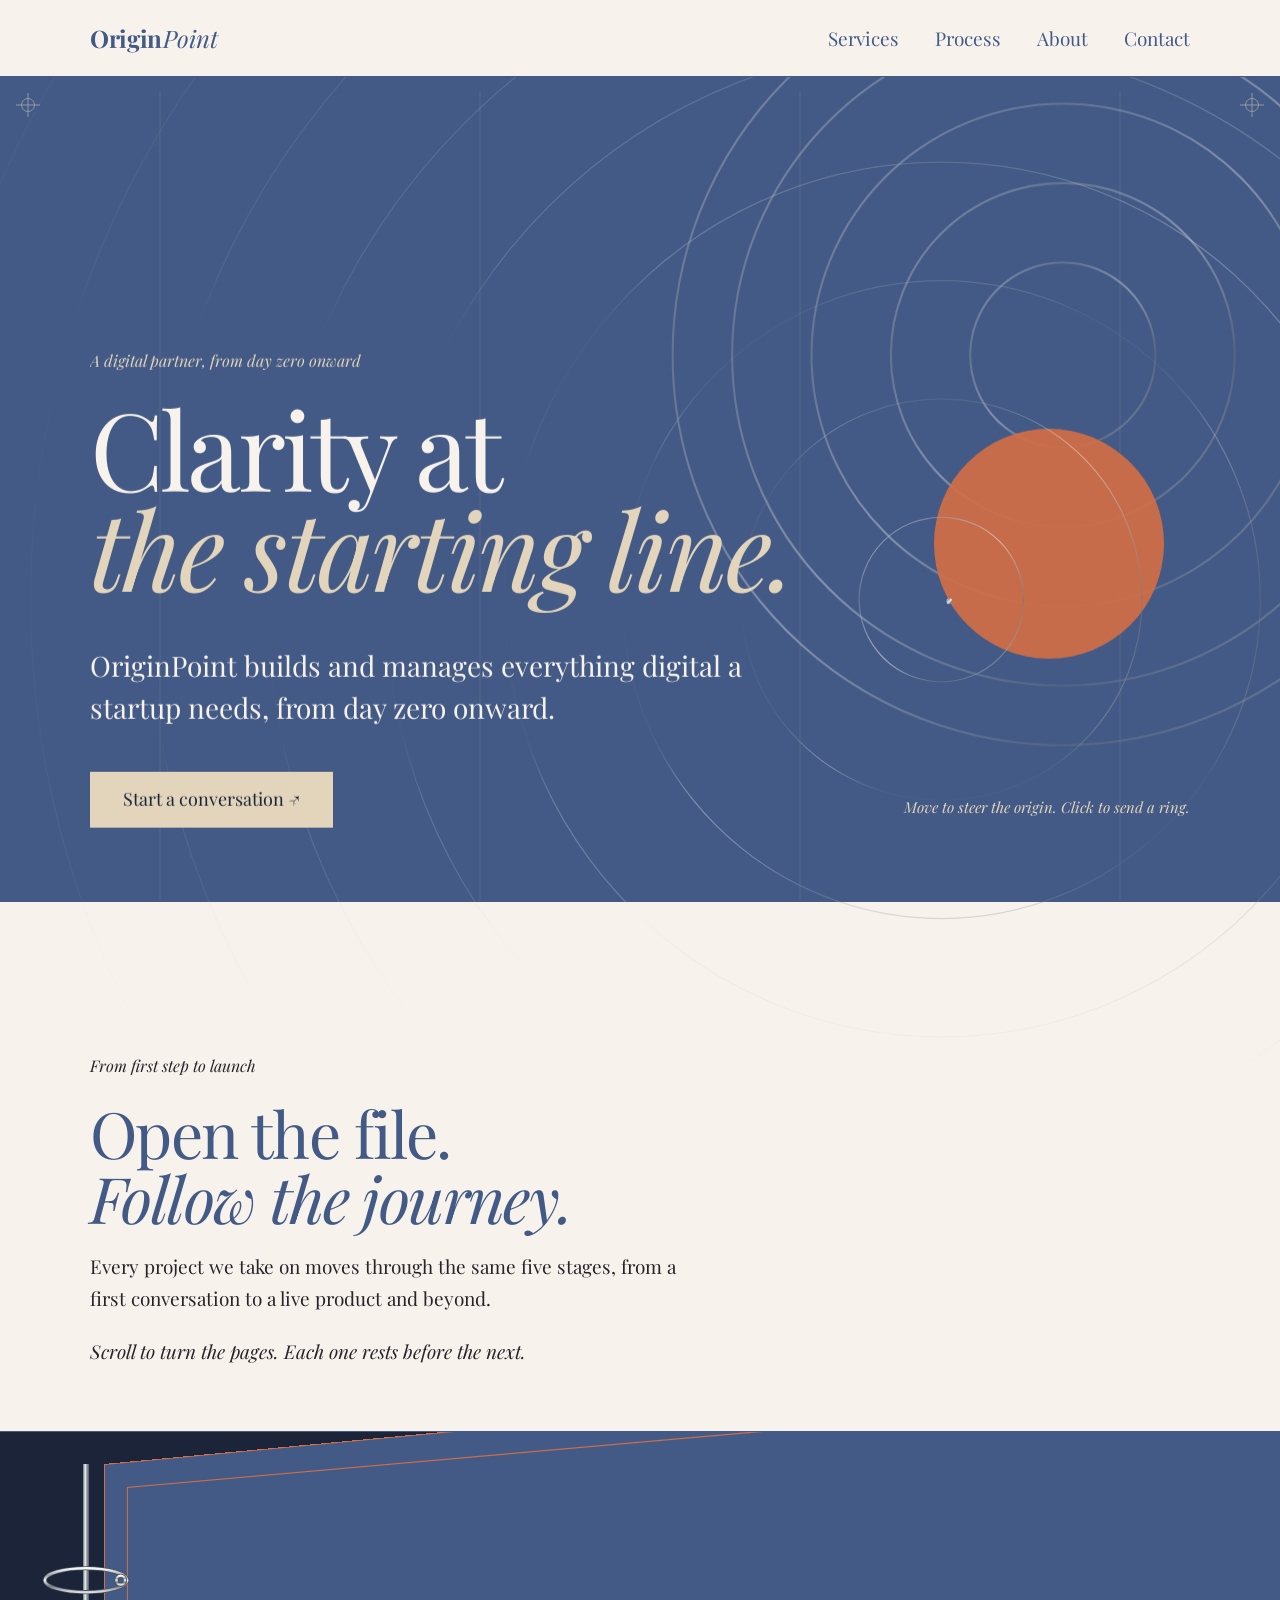
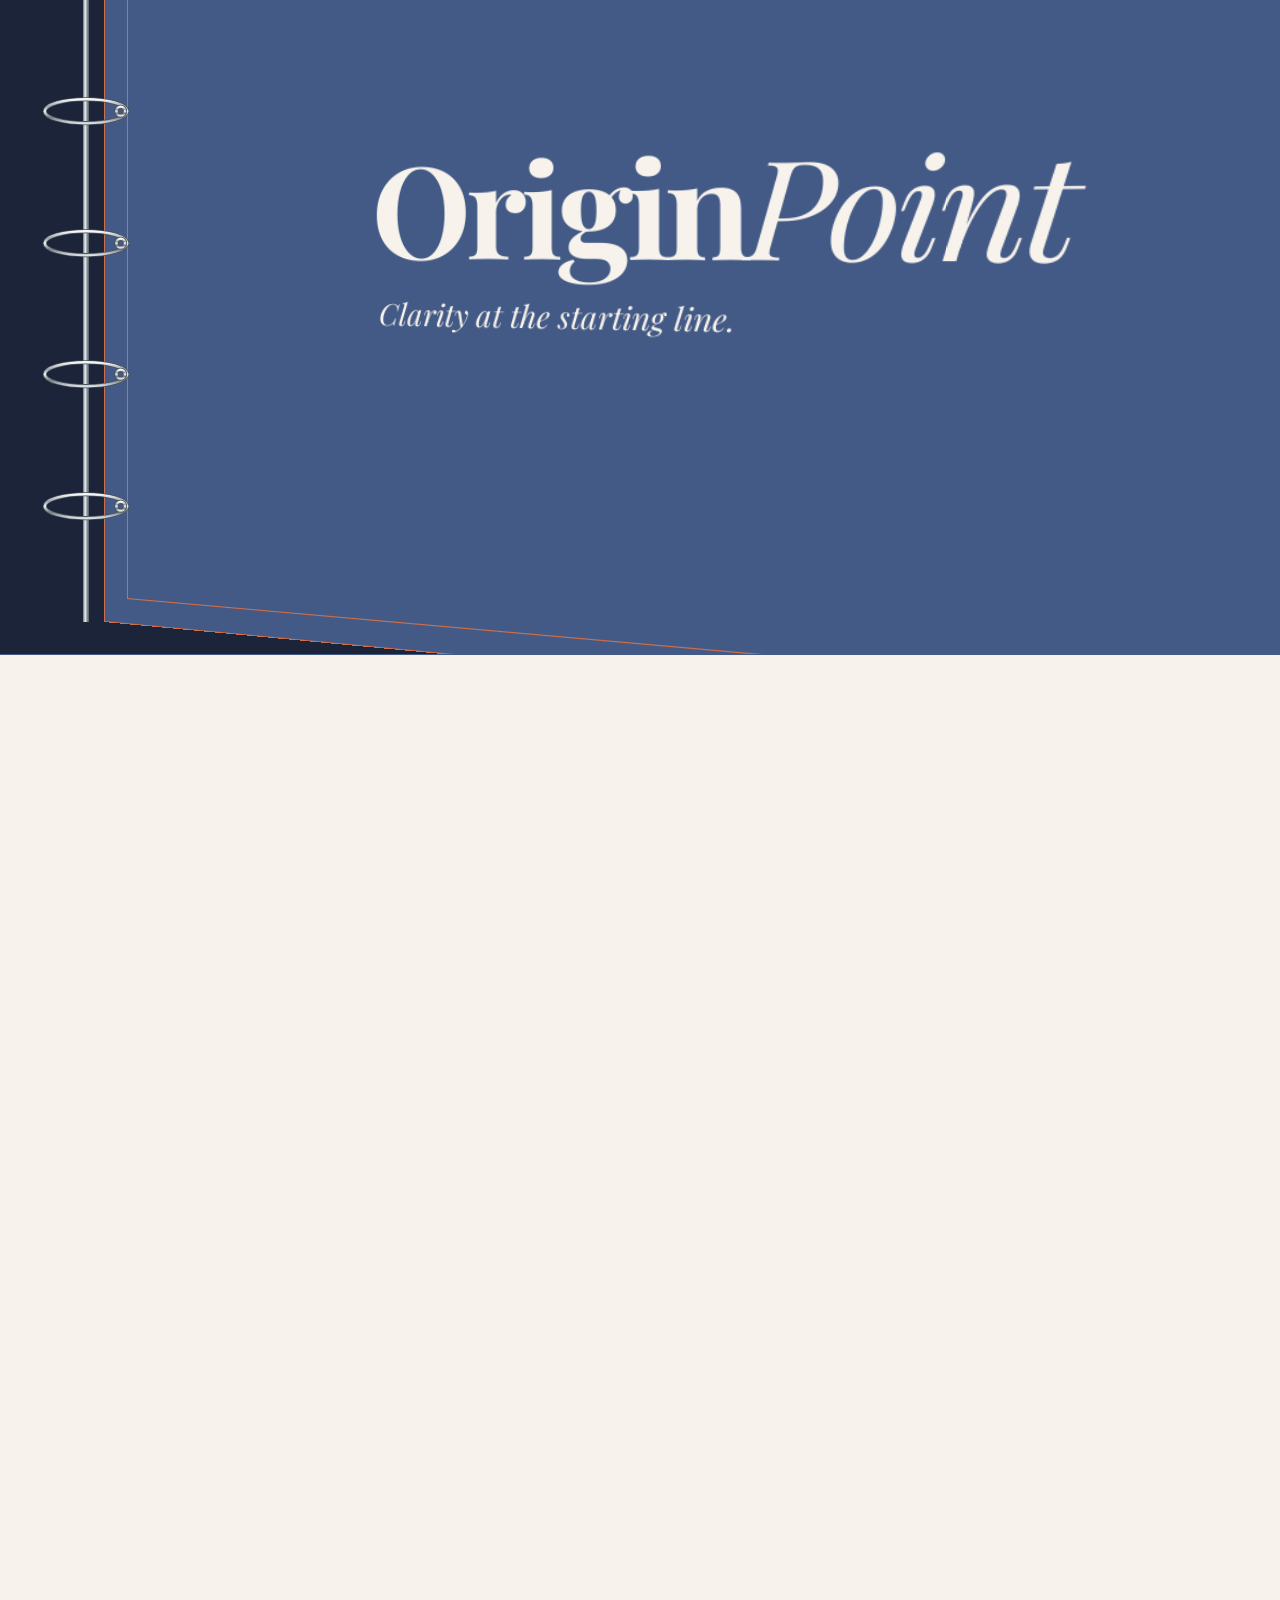
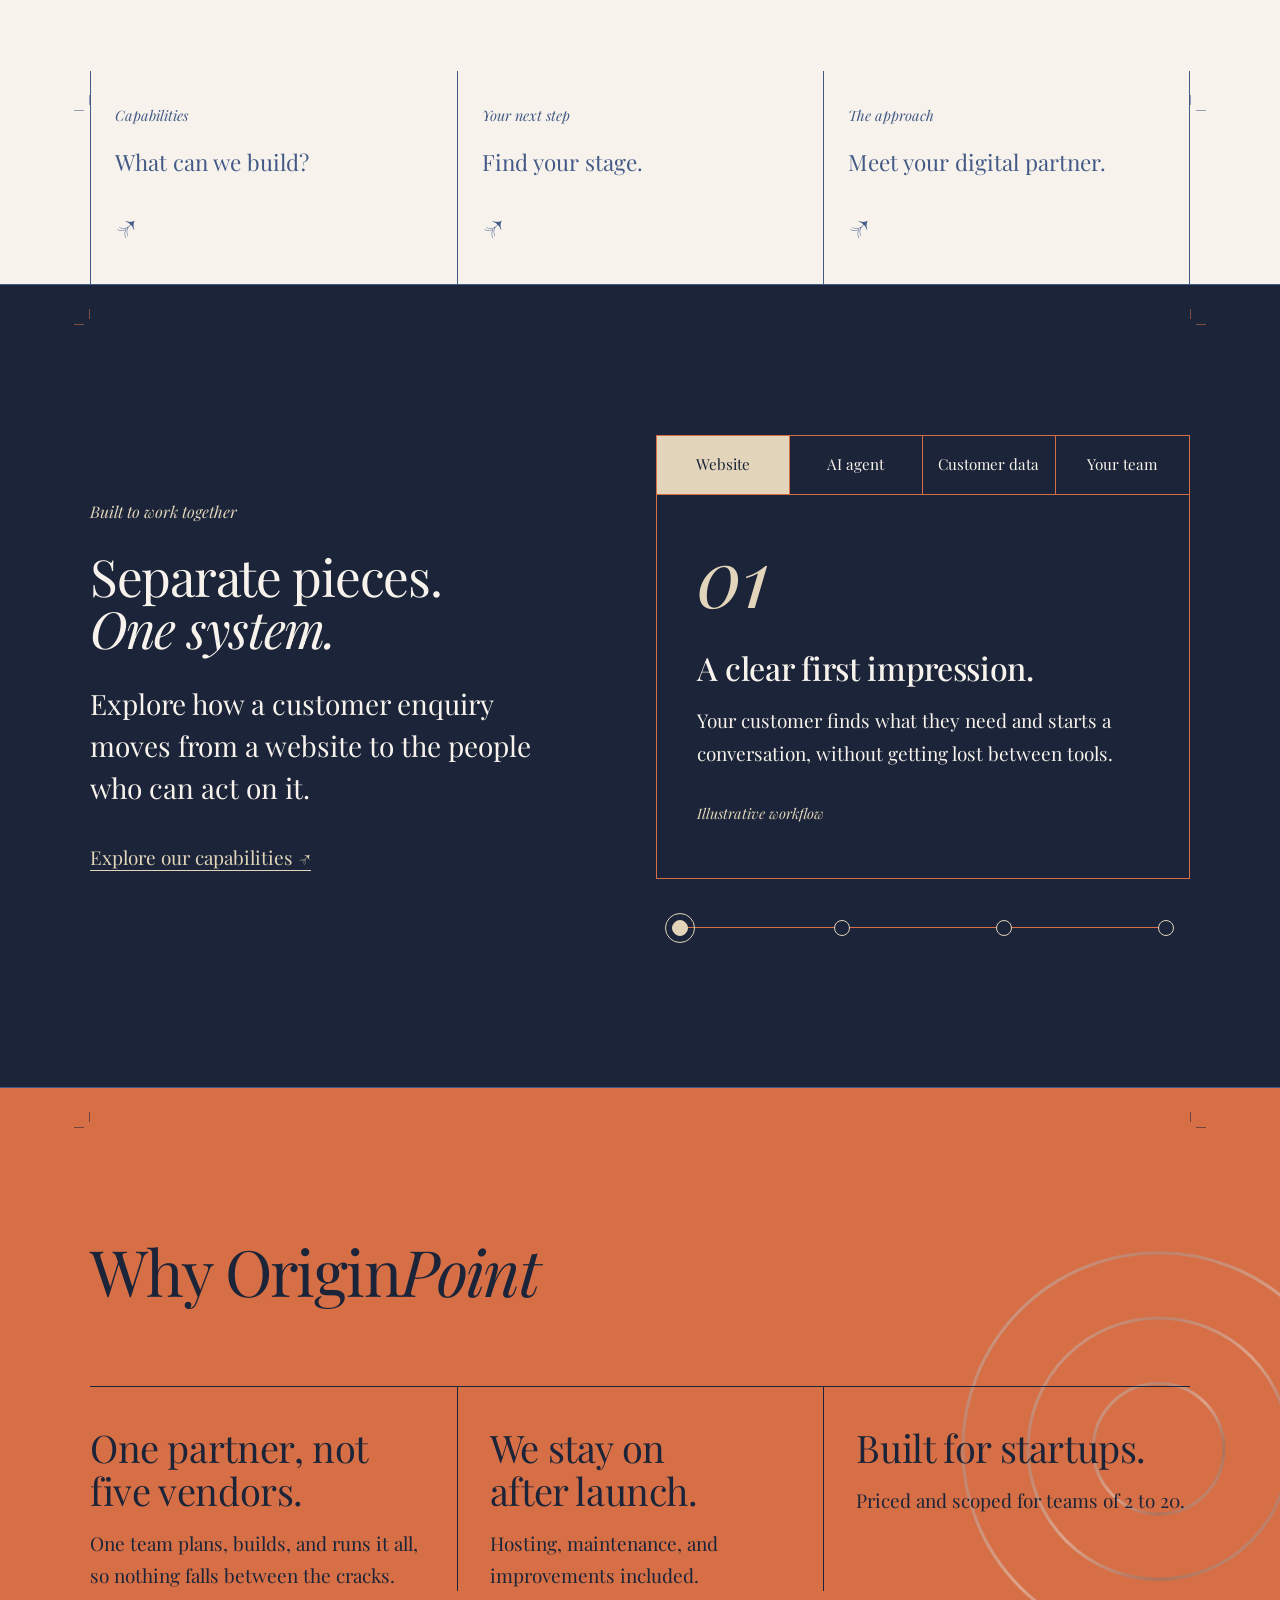
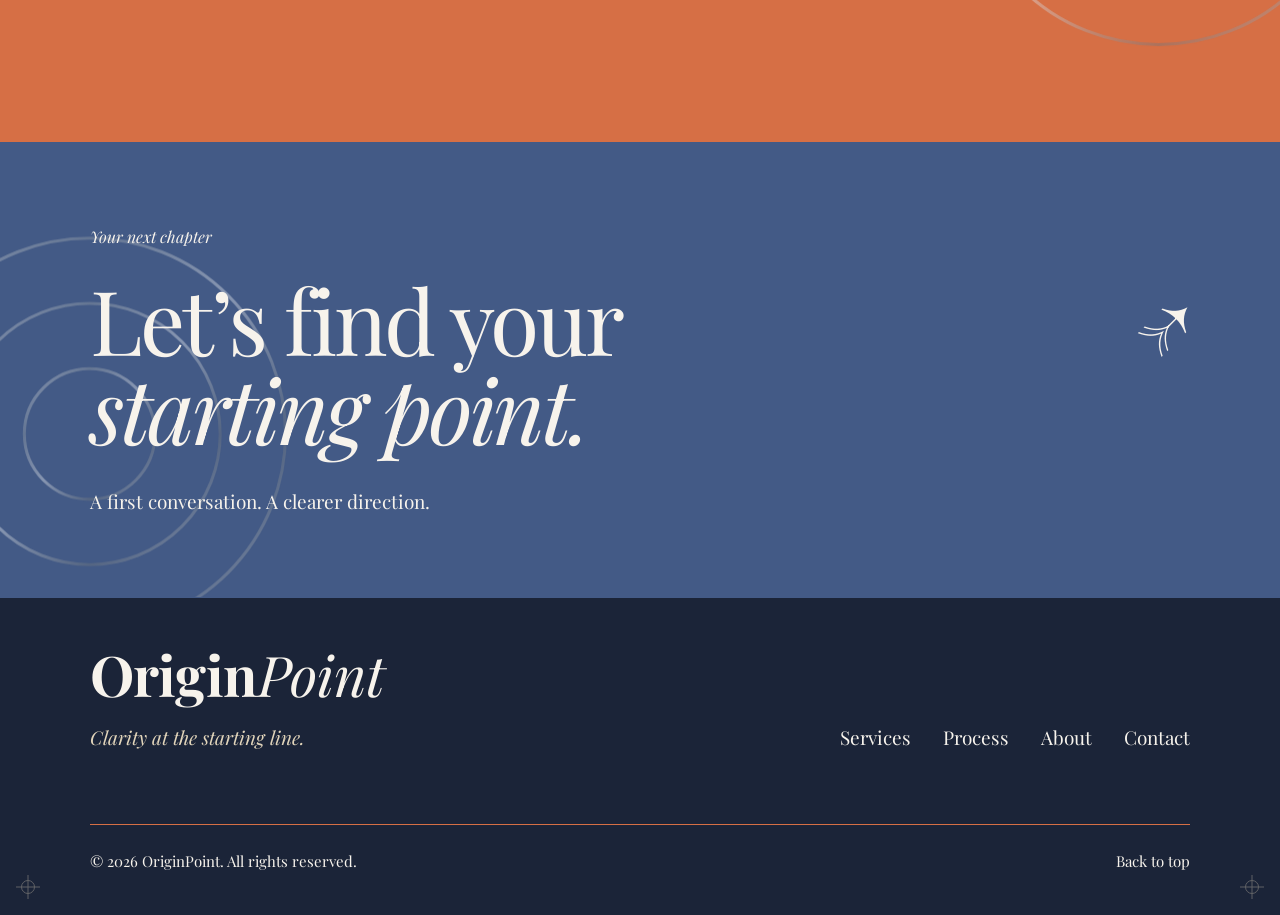
==== commit a7a5cba5: "Make every ring polished silver Hero ripple rings are drawn with a diagonal chrome gradient (bright," ====
--- a/index.html
+++ b/index.html
@@ -31,6 +31,15 @@
 
   <!-- Registration mark from the brand sheet, drawn once and reused -->
   <svg class="sprite" aria-hidden="true" focusable="false">
+    <defs>
+      <!-- Polished silver: bright, shadow, bright, shadow, bright. Used by every ring on the page -->
+      <linearGradient id="silver-ring" x1="0" y1="0" x2="0" y2="1">
+        <stop offset="0" stop-color="#F7F9FB"/><stop offset="0.3" stop-color="#9AA2AA"/><stop offset="0.5" stop-color="#EEF1F4"/><stop offset="0.75" stop-color="#737B83"/><stop offset="1" stop-color="#D9DEE2"/>
+      </linearGradient>
+      <linearGradient id="silver-line" x1="0" y1="0" x2="1" y2="1">
+        <stop offset="0" stop-color="#F7F9FB"/><stop offset="0.25" stop-color="#97A0A8"/><stop offset="0.5" stop-color="#EEF1F4"/><stop offset="0.75" stop-color="#6F777F"/><stop offset="1" stop-color="#DCE0E4"/>
+      </linearGradient>
+    </defs>
     <symbol id="reg-mark" viewBox="0 0 24 24">
       <circle cx="12" cy="12" r="6.5" fill="none" stroke="currentColor"/>
       <path d="M12 0v24M0 12h24" fill="none" stroke="currentColor"/>
@@ -94,11 +103,11 @@
         <div class="story__stage">
           <div class="binder">
             <div class="binder__spine" aria-hidden="true">
-              <svg class="ring" viewBox="0 0 80 28" focusable="false"><ellipse cx="40" cy="14" rx="38" ry="11"/><circle cx="72" cy="14" r="4"/></svg>
-              <svg class="ring" viewBox="0 0 80 28" focusable="false"><ellipse cx="40" cy="14" rx="38" ry="11"/><circle cx="72" cy="14" r="4"/></svg>
-              <svg class="ring" viewBox="0 0 80 28" focusable="false"><ellipse cx="40" cy="14" rx="38" ry="11"/><circle cx="72" cy="14" r="4"/></svg>
-              <svg class="ring" viewBox="0 0 80 28" focusable="false"><ellipse cx="40" cy="14" rx="38" ry="11"/><circle cx="72" cy="14" r="4"/></svg>
-              <svg class="ring" viewBox="0 0 80 28" focusable="false"><ellipse cx="40" cy="14" rx="38" ry="11"/><circle cx="72" cy="14" r="4"/></svg>
+              <svg class="ring" viewBox="0 0 80 28" focusable="false"><ellipse class="ring__edge" cx="40" cy="14" rx="38" ry="11"/><ellipse class="ring__metal" cx="40" cy="14" rx="38" ry="11"/><circle class="ring__edge" cx="72" cy="14" r="4"/><circle class="ring__metal" cx="72" cy="14" r="4"/></svg>
+              <svg class="ring" viewBox="0 0 80 28" focusable="false"><ellipse class="ring__edge" cx="40" cy="14" rx="38" ry="11"/><ellipse class="ring__metal" cx="40" cy="14" rx="38" ry="11"/><circle class="ring__edge" cx="72" cy="14" r="4"/><circle class="ring__metal" cx="72" cy="14" r="4"/></svg>
+              <svg class="ring" viewBox="0 0 80 28" focusable="false"><ellipse class="ring__edge" cx="40" cy="14" rx="38" ry="11"/><ellipse class="ring__metal" cx="40" cy="14" rx="38" ry="11"/><circle class="ring__edge" cx="72" cy="14" r="4"/><circle class="ring__metal" cx="72" cy="14" r="4"/></svg>
+              <svg class="ring" viewBox="0 0 80 28" focusable="false"><ellipse class="ring__edge" cx="40" cy="14" rx="38" ry="11"/><ellipse class="ring__metal" cx="40" cy="14" rx="38" ry="11"/><circle class="ring__edge" cx="72" cy="14" r="4"/><circle class="ring__metal" cx="72" cy="14" r="4"/></svg>
+              <svg class="ring" viewBox="0 0 80 28" focusable="false"><ellipse class="ring__edge" cx="40" cy="14" rx="38" ry="11"/><ellipse class="ring__metal" cx="40" cy="14" rx="38" ry="11"/><circle class="ring__edge" cx="72" cy="14" r="4"/><circle class="ring__metal" cx="72" cy="14" r="4"/></svg>
             </div>
 
             <div class="binder__pages">
--- a/story.css
+++ b/story.css
@@ -219,7 +219,8 @@
   position: absolute;
   inset: 0 auto 0 calc(50% - 0.2rem);
   width: 0.4rem;
-  background-color: var(--color-ink-light);
+  /* the rod the rings are threaded on: brushed silver */
+  background: linear-gradient(90deg, #6B737B, #EEF1F4 38%, #9AA2AA 62%, #565D64);
 }
 
 .ring {
@@ -230,11 +231,10 @@
   overflow: visible;
 }
 
-.ring path, .ring circle, .ring ellipse {
-  fill: none;
-  stroke: currentColor;
-  stroke-width: 1.5;
-}
+/* Steel ring hardware: a dark edge under a polished silver face */
+.ring path, .ring circle, .ring ellipse { fill: none; }
+.ring__edge  { stroke: #4B5259; stroke-width: 3.8; }
+.ring__metal { stroke: url(#silver-ring); stroke-width: 2.3; }
 
 .story--binder .binder__pages {
   position: relative;
@@ -386,6 +386,7 @@
     inset: calc(50% - 0.2rem) 0 auto 0;
     width: auto;
     height: 0.4rem;
+    background: linear-gradient(180deg, #6B737B, #EEF1F4 38%, #9AA2AA 62%, #565D64);
   }
 
   .ring {
@@ -463,13 +464,12 @@
   z-index: 1;
   width: clamp(14rem, 34vw, 30rem);
   height: auto;
-  color: var(--color-ivory);
-  opacity: 0.18;
+  opacity: 0.4;
   pointer-events: none;
   will-change: translate;
 }
 
-.drift circle, .drift path { fill: none; stroke: currentColor; stroke-width: 1; }
+.drift circle, .drift path { fill: none; stroke: url(#silver-line); stroke-width: 1.4; }
 .drift--right { right: -6rem; top: 10%; }
 .drift--left  { left: -8rem; bottom: -4rem; }
 
--- a/hero.css
+++ b/hero.css
@@ -29,14 +29,13 @@
   right: -14%;
   width: clamp(26rem, 62vw, 56rem);
   height: auto;
-  color: var(--color-sky);
-  opacity: 0.16;
+  opacity: 0.38;
 }
 
 .depth--far circle {
   fill: none;
-  stroke: currentColor;
-  stroke-width: 1;
+  stroke: url(#silver-line);
+  stroke-width: 1.6;
 }
 
 .depth--far .depth__spin {
@@ -116,7 +115,7 @@
   to   { clip-path: inset(-0.1em -0.3em -0.2em -0.05em); }
 }
 @keyframes hero-fade      { from { opacity: 0; } to { opacity: 1; } }
-@keyframes hero-fade-far  { from { opacity: 0; } to { opacity: 0.14; } }
+@keyframes hero-fade-far  { from { opacity: 0; } to { opacity: 0.38; } }
 @keyframes hero-fade-mid  { from { opacity: 0; } to { opacity: 0.11; } }
 @keyframes hero-disc {
   from { opacity: 0; scale: 0.55; }
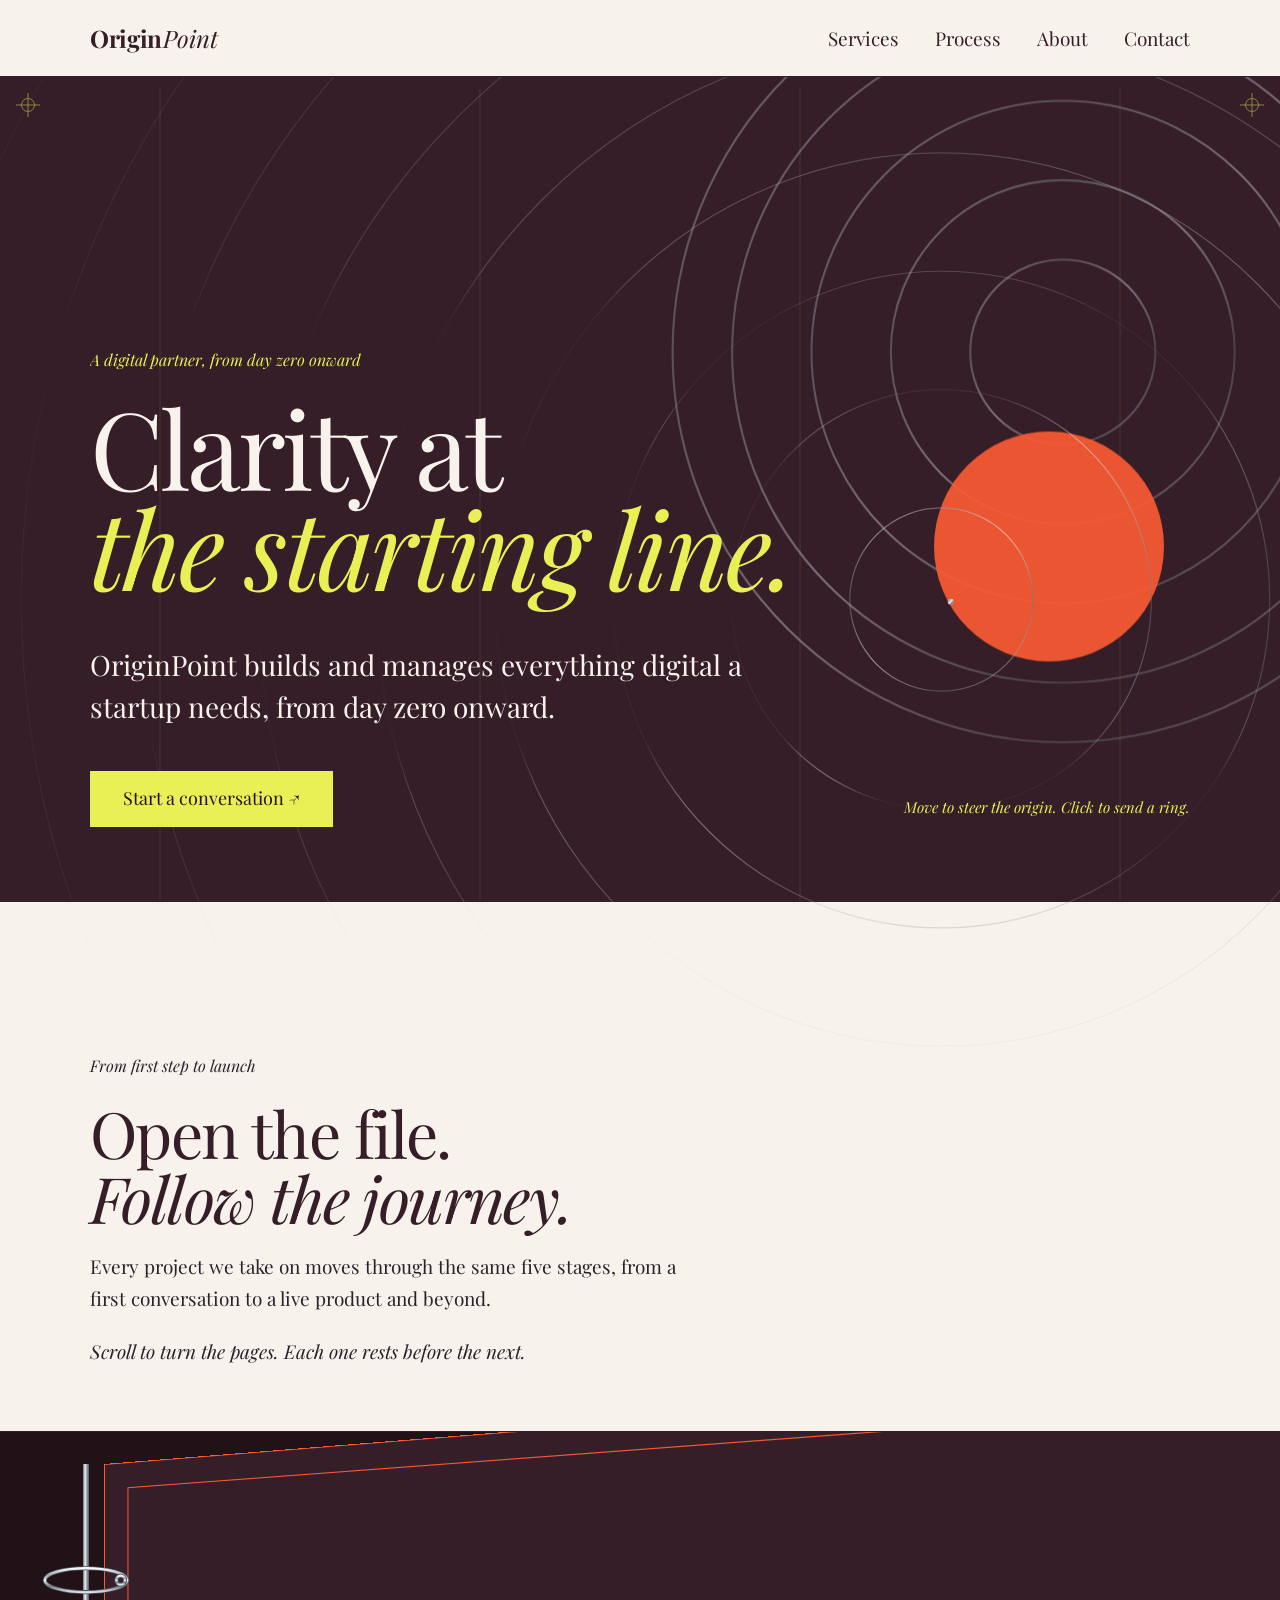
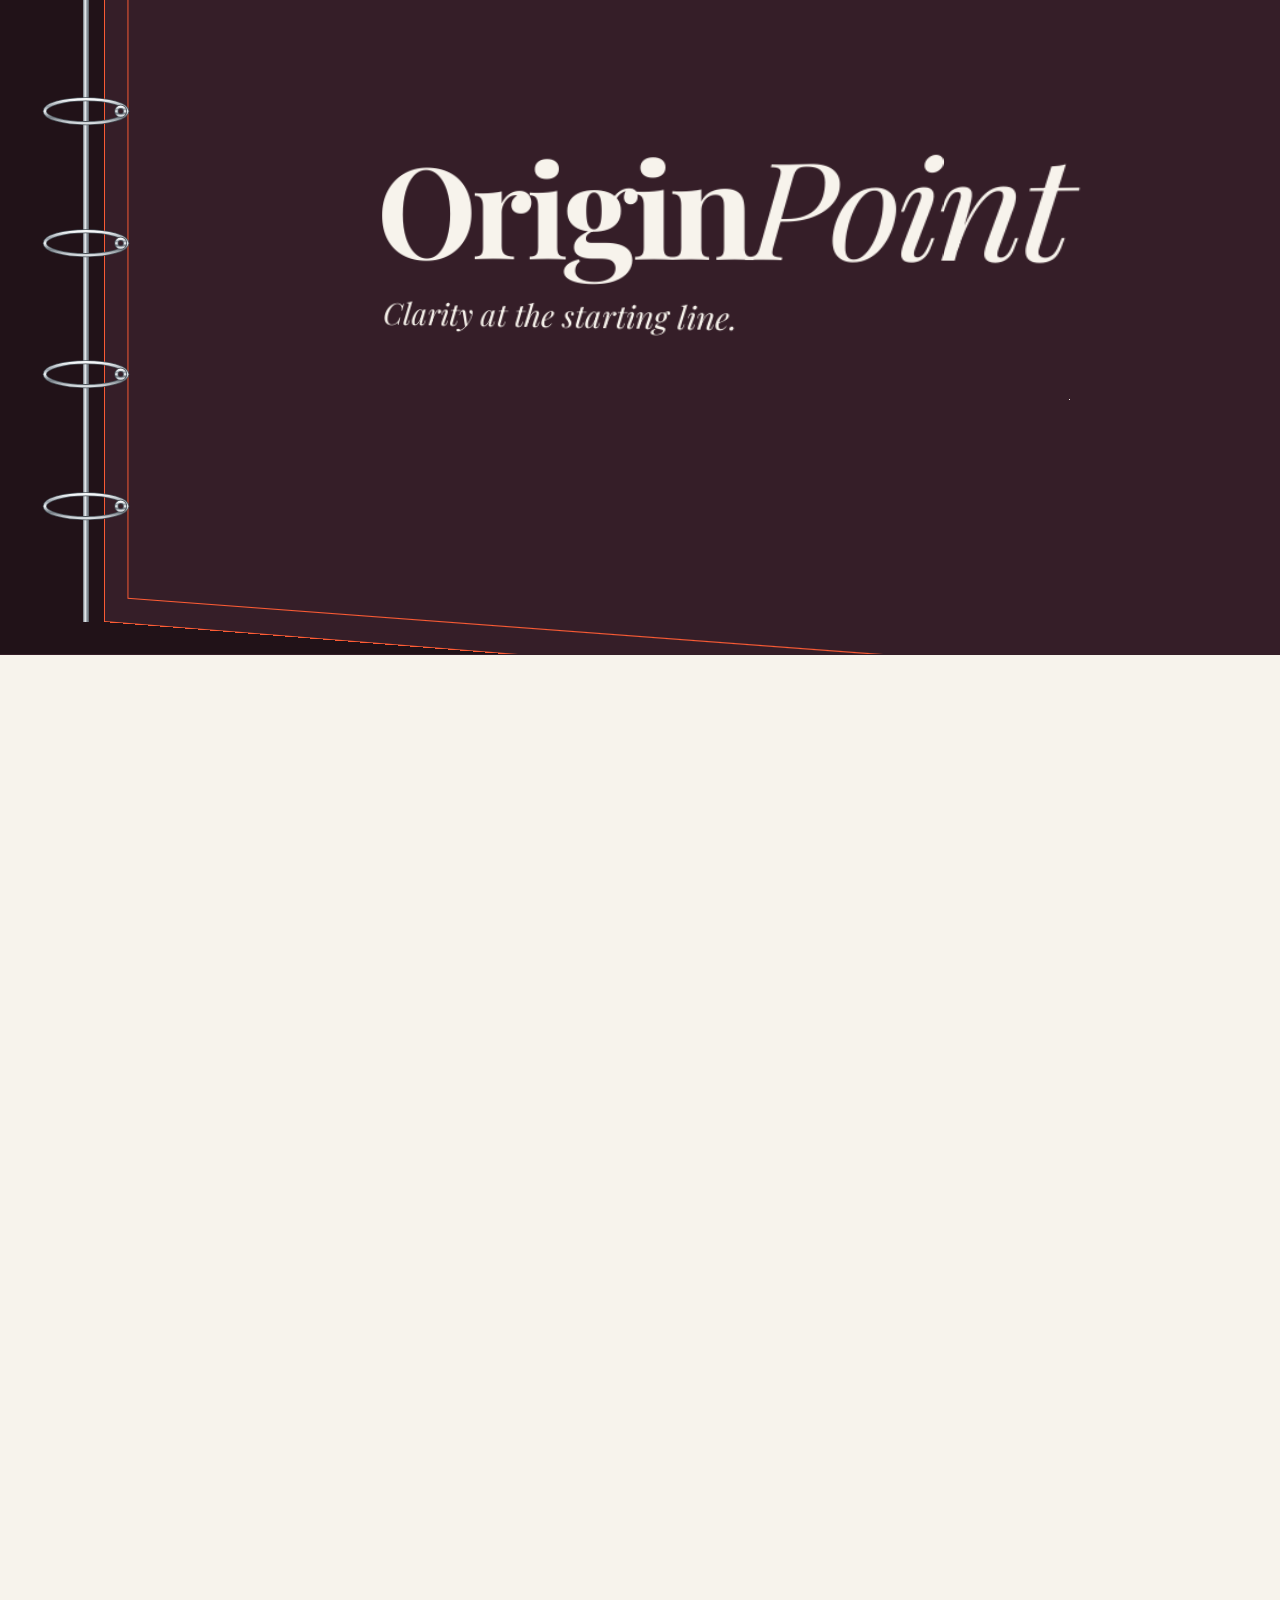
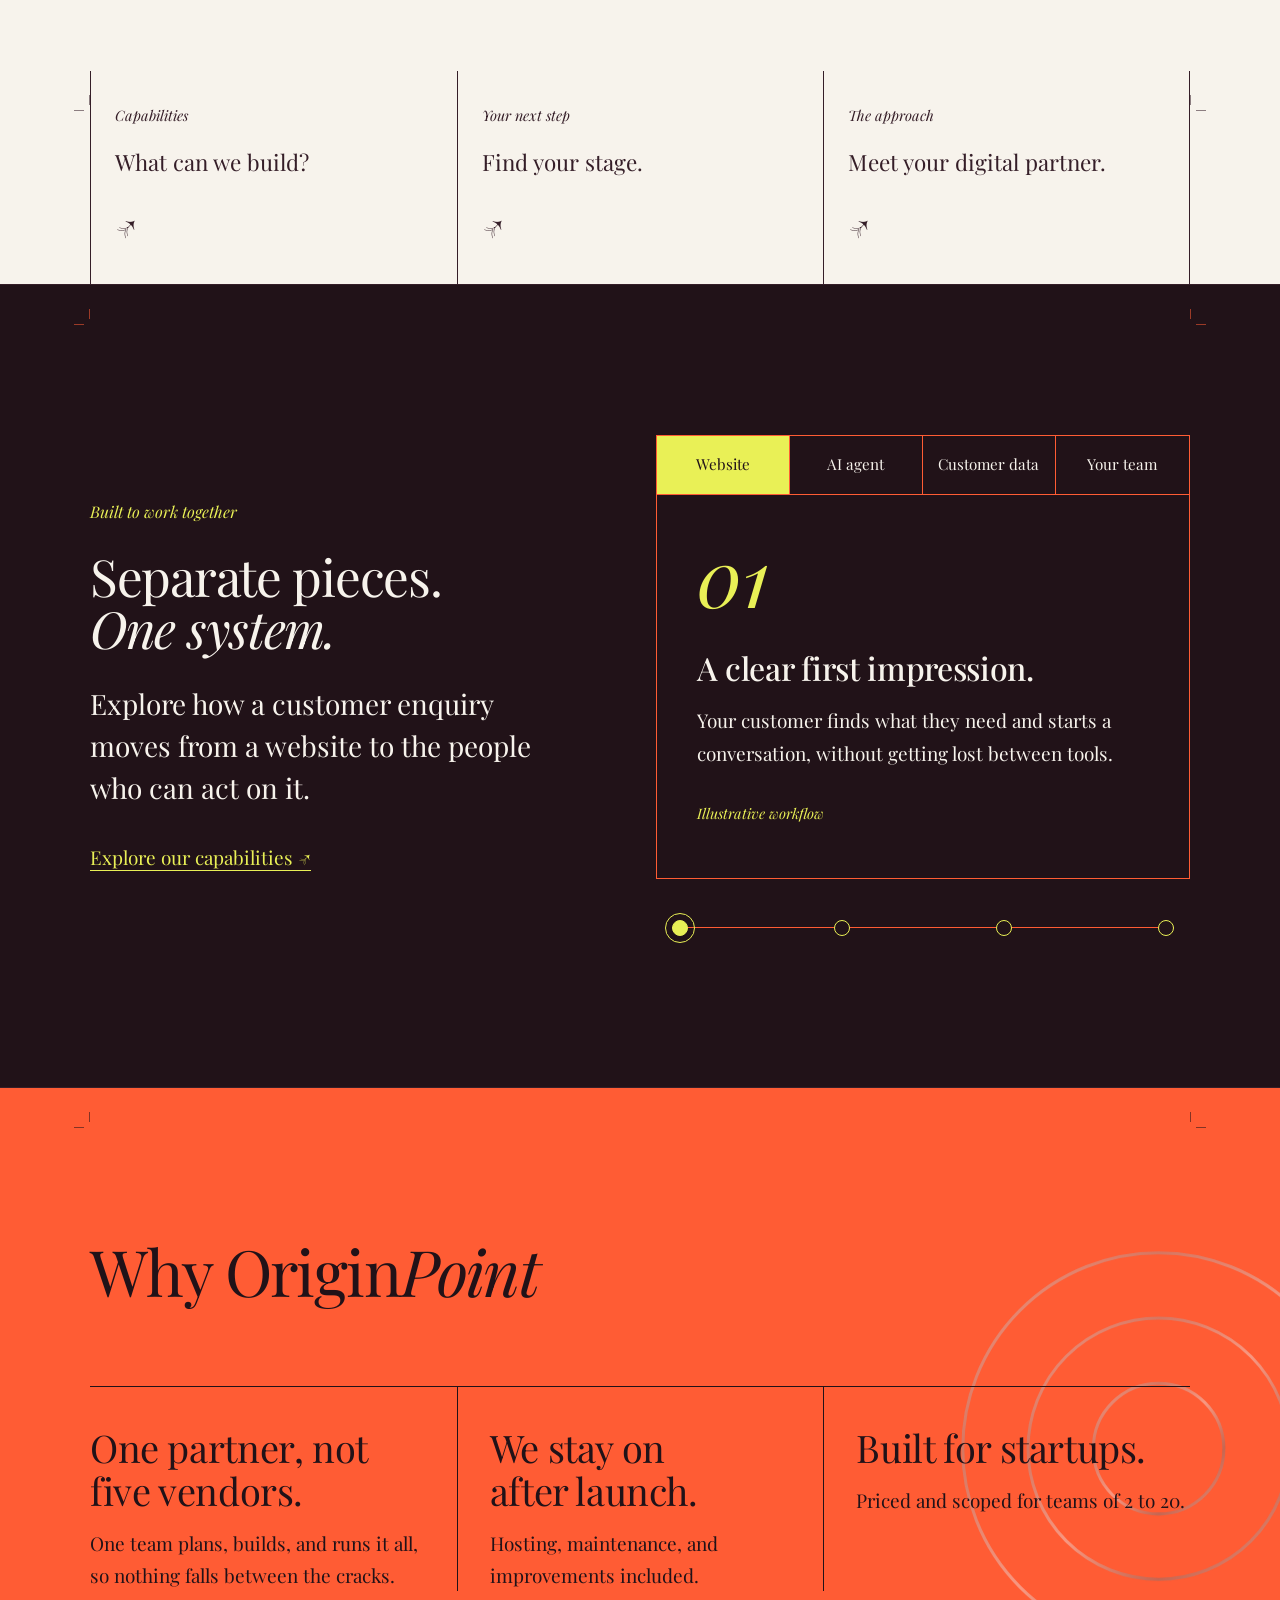
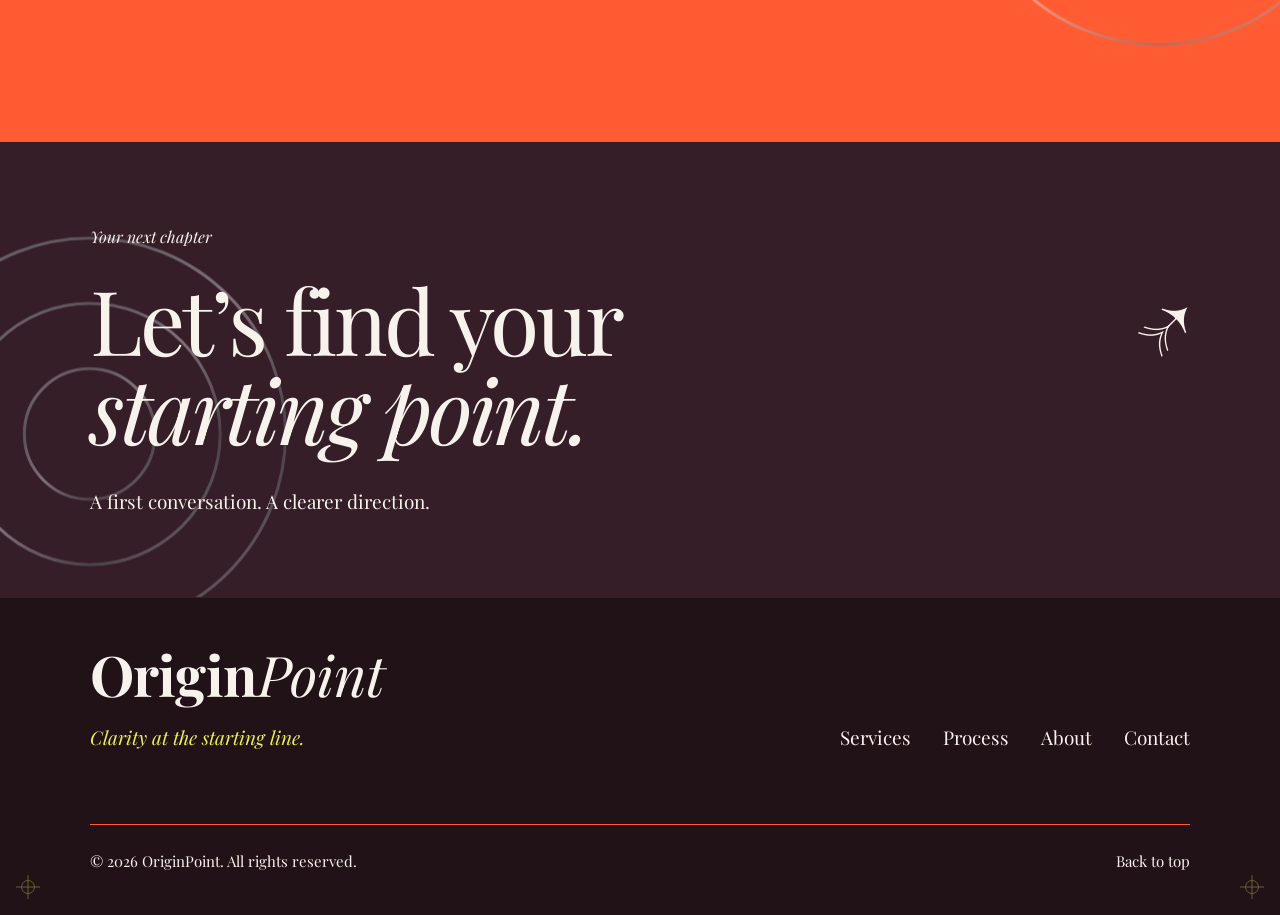
==== commit bce1dc18: "Switch palette to Cassis, Wasabi, Orange Topaze, Cool Blue and Vert Sauge Hex values as printed on t" ====
--- a/index.html
+++ b/index.html
@@ -12,7 +12,7 @@
   <meta property="og:description" content="One digital partner for startups, from day zero onward.">
 
   <!-- Favicon: the origin point — a ring and a dot, in brand colours -->
-  <link rel="icon" href="data:image/svg+xml,%3Csvg xmlns='http://www.w3.org/2000/svg' viewBox='0 0 32 32'%3E%3Crect width='32' height='32' fill='%23E2D5BB'/%3E%3Ccircle cx='16' cy='16' r='9.5' fill='none' stroke='%23435A86' stroke-width='1.5'/%3E%3Ccircle cx='16' cy='16' r='3' fill='%23435A86'/%3E%3C/svg%3E">
+  <link rel="icon" href="data:image/svg+xml,%3Csvg xmlns='http://www.w3.org/2000/svg' viewBox='0 0 32 32'%3E%3Crect width='32' height='32' fill='%23E9F056'/%3E%3Ccircle cx='16' cy='16' r='9.5' fill='none' stroke='%23351E28' stroke-width='1.5'/%3E%3Ccircle cx='16' cy='16' r='3' fill='%23351E28'/%3E%3C/svg%3E">
 
   <link rel="preconnect" href="https://fonts.googleapis.com">
   <link rel="preconnect" href="https://fonts.gstatic.com" crossorigin>
@@ -141,11 +141,11 @@
                   <svg class="fold__art" viewBox="0 0 320 320" role="img" aria-label="An example logo lockup above a row of brand colour swatches">
                     <path class="draw" pathLength="1" d="M20 60V20H60M260 20H300V60M300 200V240H260M60 240H20V200"/>
                     <text class="lockup" x="160" y="140" text-anchor="middle"><tspan font-weight="700">Origin</tspan><tspan font-style="italic">Point</tspan></text>
-                    <rect x="20" y="272" width="48" height="32" fill="#435A86" stroke="currentColor"/>
-                    <rect x="82" y="272" width="48" height="32" fill="#E2D5BB" stroke="currentColor"/>
-                    <rect x="144" y="272" width="48" height="32" fill="#D66F45" stroke="currentColor"/>
-                    <rect x="206" y="272" width="48" height="32" fill="#F7F3EC" stroke="currentColor"/>
-                    <rect x="268" y="272" width="32" height="32" fill="#1B2438" stroke="currentColor"/>
+                    <rect x="20" y="272" width="48" height="32" fill="#351E28" stroke="currentColor"/>
+                    <rect x="82" y="272" width="48" height="32" fill="#E9F056" stroke="currentColor"/>
+                    <rect x="144" y="272" width="48" height="32" fill="#FF5C34" stroke="currentColor"/>
+                    <rect x="206" y="272" width="48" height="32" fill="#AEB8A0" stroke="currentColor"/>
+                    <rect x="268" y="272" width="32" height="32" fill="#D7EFFF" stroke="currentColor"/>
                     <text class="small" x="20" y="262">Illustrative</text>
                   </svg>
                 </div>
@@ -171,7 +171,7 @@
                 </div>
               </article>
 
-              <article class="fold fold--purple" aria-labelledby="fold-4-title">
+              <article class="fold fold--sage" aria-labelledby="fold-4-title">
                 <a class="fold__tab" href="#fold-4-title"><span class="fold__num">04</span><span class="fold__label">Connect</span></a>
                 <span class="fold__ghost" aria-hidden="true">4</span>
                 <div class="fold__body">
--- a/styles.css
+++ b/styles.css
@@ -22,12 +22,13 @@
    -------------------------------------------------------------------------- */
 :root {
   /* Brand colours */
-  --color-burgundy: #435A86;    /* Cobalt Dust: logo, headings, accents, hairlines */
-  --color-ink: #1B2438;         /* Deep cobalt ink (a shade of Cobalt Dust): dark fields, display type */
-  --color-ink-light: #D66F45;   /* Persimmon: numerals, hairlines on dark fields */
-  --color-sky: #E2D5BB;         /* Parchment: headlines and rings on cobalt, tabs, highlight cards */
-  --color-plate: #D66F45;       /* Persimmon: large rich fields, dark text on it */
-  --color-wash: #ECE3D0;        /* Pale wash (a tint of Parchment): quiet fields */
+  --color-burgundy: #351E28;    /* Cassis: logo, headings, accents, hairlines */
+  --color-ink: #211218;         /* Deep cassis ink (a shade of Cassis): dark fields, display type */
+  --color-ink-light: #FF5C34;   /* Orange Topaze: hairlines and numerals on dark fields */
+  --color-sky: #E9F056;         /* Wasabi: headlines, rings and buttons on dark fields, highlight cards */
+  --color-plate: #FF5C34;       /* Orange Topaze: large rich fields, dark text on it */
+  --color-wash: #D7EFFF;        /* Cool Blue: quiet fields */
+  --color-sage: #AEB8A0;       /* Vert Sauge: a secondary mid-tone field, dark text on it */
   --color-ivory: #F7F3EC;      /* Soft Ivory — header, cards, paper sections */
   --color-paper: #EFE8DC;      /* Warm paper — letter-like fields */
   --color-charcoal: #26242A;   /* Muted Charcoal — body copy on light fields */
@@ -272,7 +273,7 @@
 }
 
 /* Fields, and the contextual colours each one sets */
-/* The "sky" class now holds Cobalt Dust (hero and page headers): light text, Parchment accents */
+/* The "sky" class now holds Cassis (hero and page headers): light text, Wasabi accents */
 .section--sky {
   background-color: var(--color-burgundy);
   --text: var(--color-ivory);
@@ -296,7 +297,7 @@
 .section--paper { background-color: var(--color-paper); }
 .section--wash  { background-color: var(--color-wash); }
 
-/* The plate class holds Persimmon (the "Why" field) */
+/* The plate class holds Orange Topaze (the "Why" field) */
 .section--plate {
   background-color: var(--color-plate);
   --text: var(--color-ink);
@@ -596,7 +597,7 @@
 .service__index {
   display: block;
   margin-bottom: 1.5rem;
-  color: var(--color-ink-light);
+  color: var(--color-burgundy);
   font-size: clamp(2.5rem, 2rem + 2vw, 3.75rem);
   font-style: italic;
   line-height: 1;
@@ -828,7 +829,7 @@
 
 
 /* --------------------------------------------------------------------------
-   8. Why OriginPoint — the Persimmon field
+   8. Why OriginPoint — the Orange Topaze field
    -------------------------------------------------------------------------- */
 .reasons {
   display: grid;
@@ -972,7 +973,7 @@
 .field__control--select {
   appearance: none;
   padding-right: 3rem;
-  background-image: url("data:image/svg+xml,%3Csvg xmlns='http://www.w3.org/2000/svg' viewBox='0 0 14 8'%3E%3Cpath d='M1 1l6 6 6-6' fill='none' stroke='%23435A86' stroke-width='1.25'/%3E%3C/svg%3E");
+  background-image: url("data:image/svg+xml,%3Csvg xmlns='http://www.w3.org/2000/svg' viewBox='0 0 14 8'%3E%3Cpath d='M1 1l6 6 6-6' fill='none' stroke='%23351E28' stroke-width='1.25'/%3E%3C/svg%3E");
   background-position: right 1.125rem center;
   background-repeat: no-repeat;
   background-size: 0.875rem auto;
--- a/story.css
+++ b/story.css
@@ -78,15 +78,10 @@
 }
 .fold--paper { --fold-bg: var(--color-paper); }
 .fold--wash  { --fold-bg: var(--color-wash); }
-.fold--purple {
-  --fold-bg: var(--color-burgundy);
-  --text: var(--color-ivory);
-  --heading: var(--color-ivory);
-  --accent: var(--color-sky);
-  --line: var(--color-ink-light);
-  --focus: var(--color-sky);
-  --tab-bg: var(--color-sky);
-  --tab-fg: var(--color-ink);
+.fold--sage {
+  --fold-bg: var(--color-sage);
+  --tab-bg: var(--color-ink);
+  --tab-fg: var(--color-ivory);
 }
 .fold--plate {
   --fold-bg: var(--color-plate);
--- a/hero.css
+++ b/hero.css
@@ -58,7 +58,7 @@
   vector-effect: non-scaling-stroke;
 }
 
-/* Near: one solid Persimmon disc that sweeps up past the text and out */
+/* Near: one solid Orange Topaze disc that sweeps up past the text and out */
 .depth--near {
   right: clamp(1.5rem, 9vw, 9rem);
   bottom: 26%;
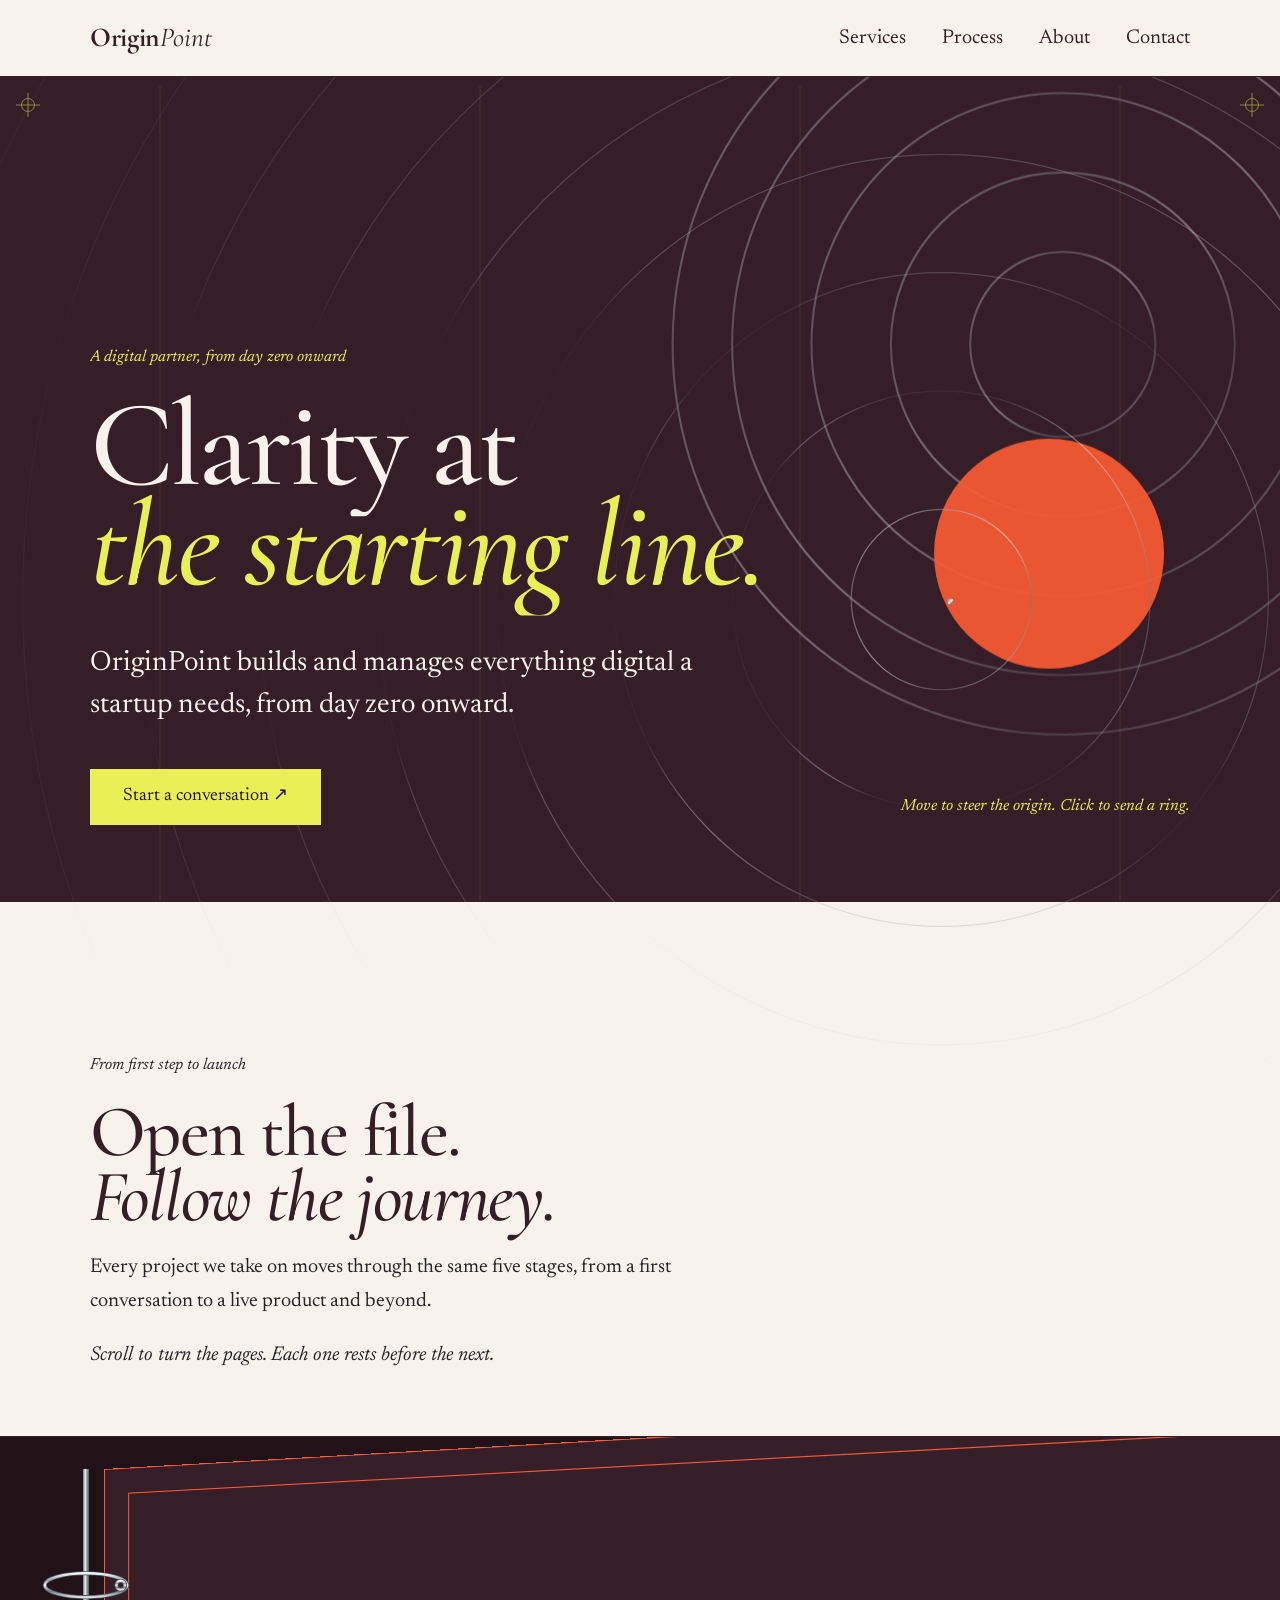
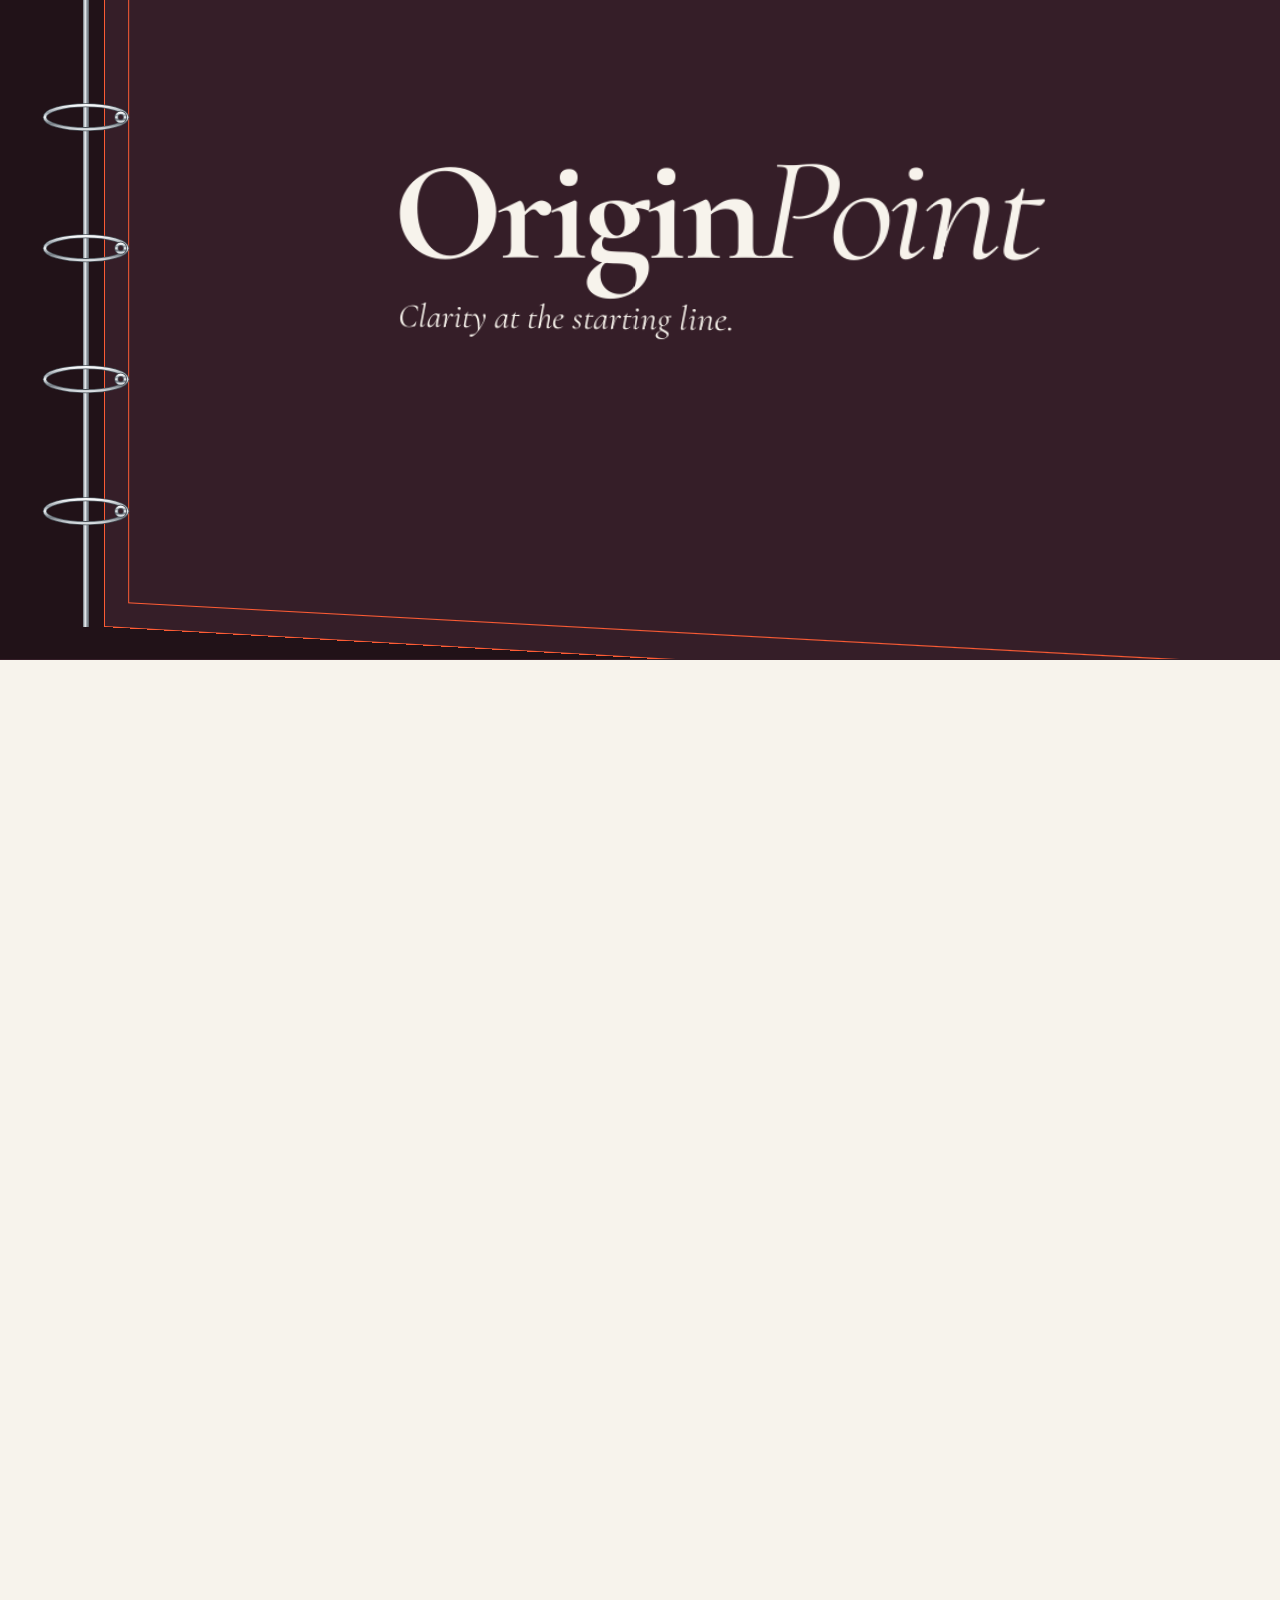
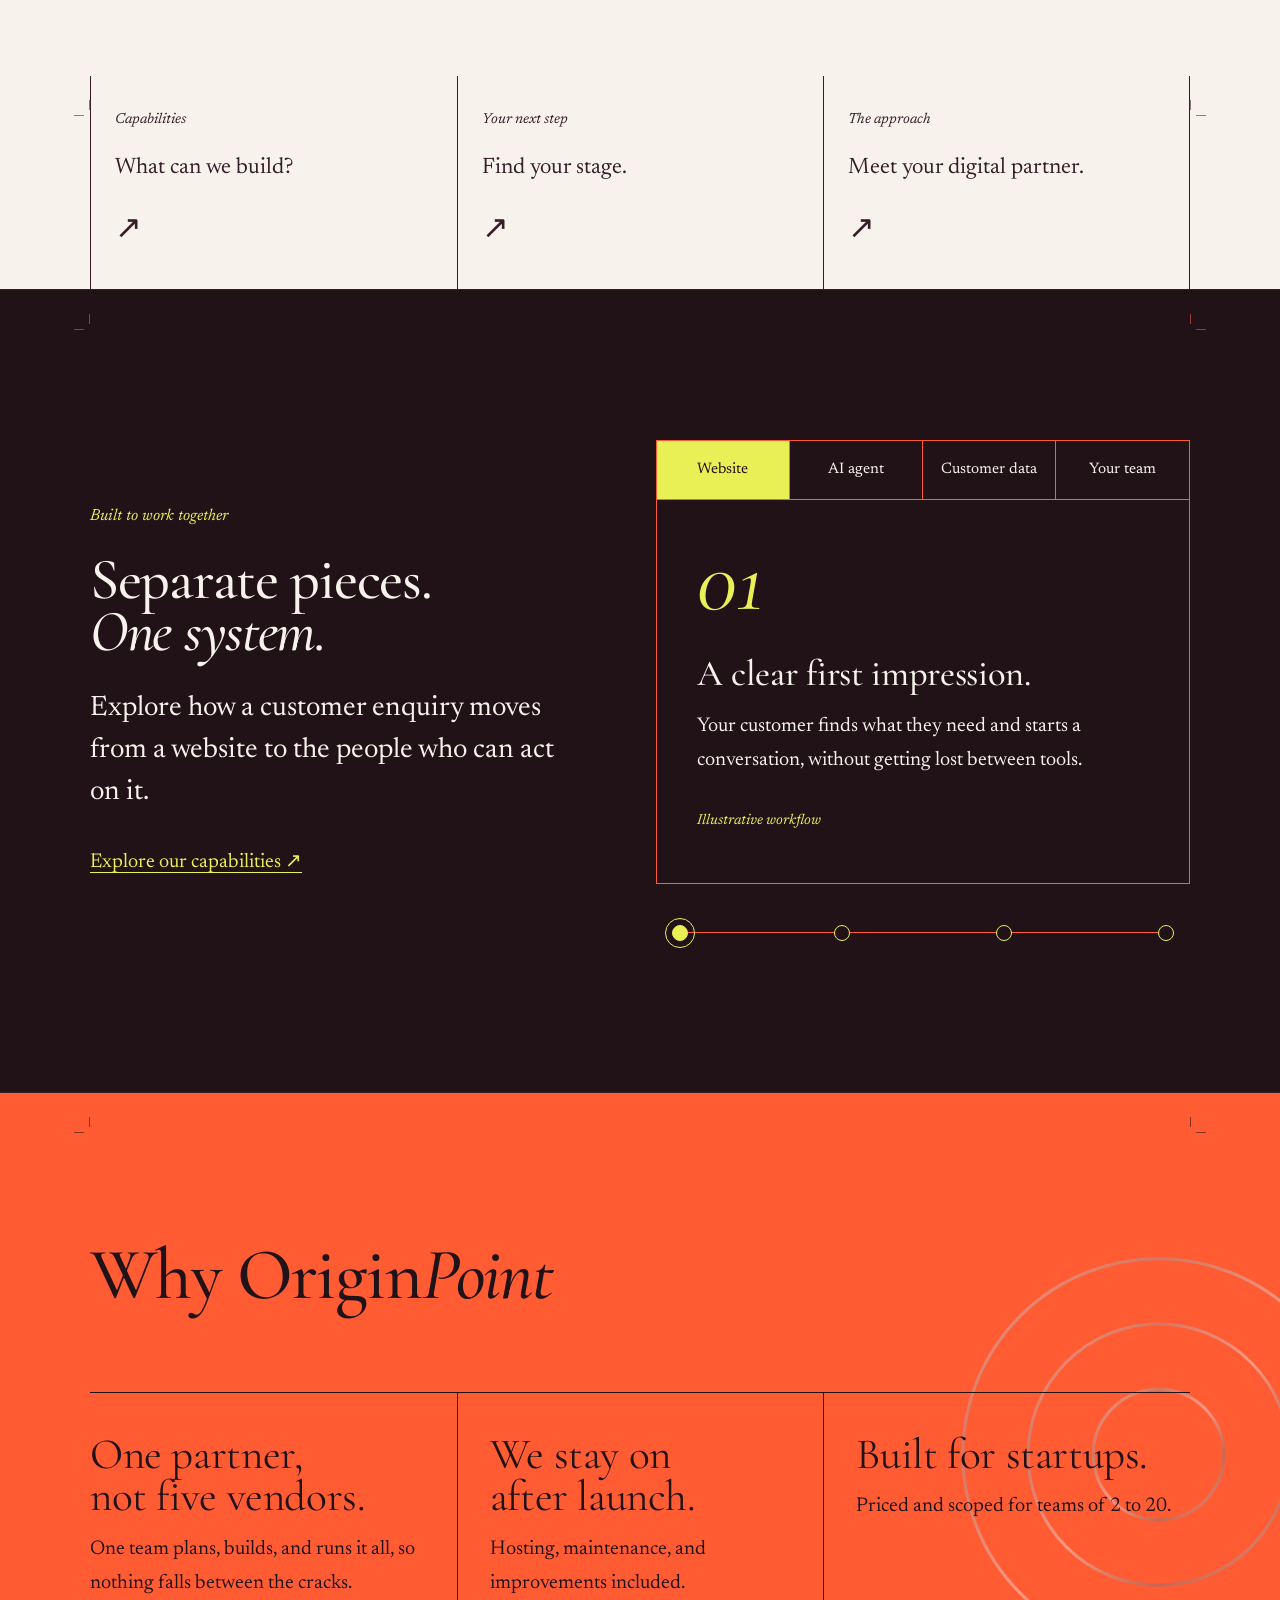
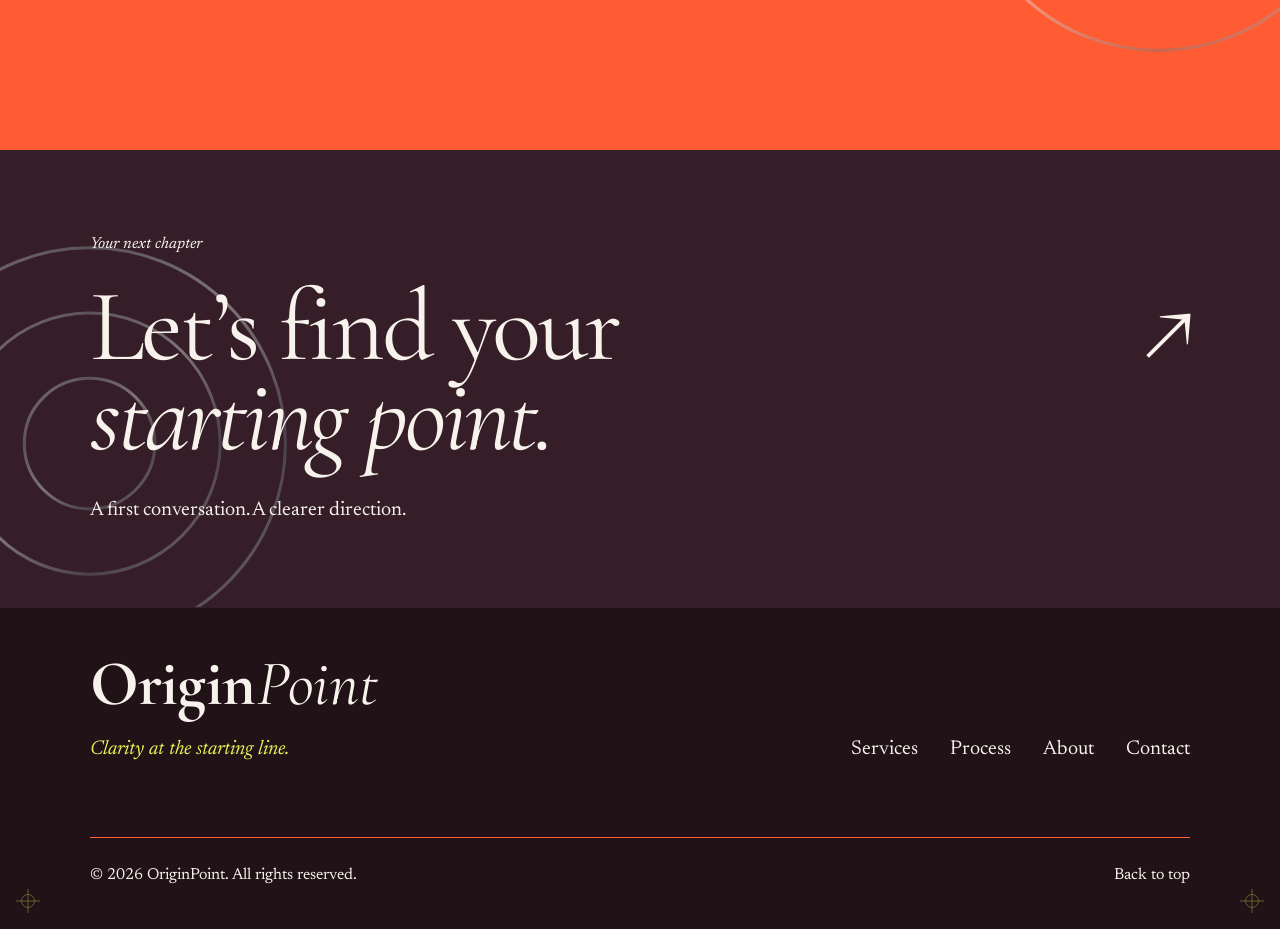
==== commit a57c68b4: "Switch type to Cormorant Garamond display and Newsreader body Cormorant Garamond for headlines, the " ====
--- a/index.html
+++ b/index.html
@@ -16,7 +16,7 @@
 
   <link rel="preconnect" href="https://fonts.googleapis.com">
   <link rel="preconnect" href="https://fonts.gstatic.com" crossorigin>
-  <link rel="stylesheet" href="https://fonts.googleapis.com/css2?family=Playfair+Display:ital,wght@0,400..700;1,400..700&display=swap">
+  <link rel="stylesheet" href="https://fonts.googleapis.com/css2?family=Cormorant+Garamond:ital,wght@0,300..700;1,300..700&family=Newsreader:ital,opsz,wght@0,6..72,300..700;1,6..72,300..700&display=swap">
   <link rel="stylesheet" href="styles.css">
   <link rel="stylesheet" href="story.css">
   <link rel="stylesheet" href="hero.css">
--- a/styles.css
+++ b/styles.css
@@ -41,9 +41,11 @@
   --focus: var(--color-burgundy);
 
   /* Type: a steep scale, so display sizes jump well clear of body copy */
-  --font-serif: "Playfair Display", Georgia, "Times New Roman", serif;
-  --step--1: 0.9375rem;                                   /* small italic labels */
-  --step-0: clamp(1.0625rem, 1rem + 0.25vw, 1.1875rem);   /* body               */
+  --font-display: "Cormorant Garamond", Georgia, "Times New Roman", serif;   /* headlines, logo, numerals */
+  --font-body: "Newsreader", Georgia, "Times New Roman", serif;               /* running text */
+  --font-serif: var(--font-body);
+  --step--1: 1rem;                                   /* small italic labels */
+  --step-0: clamp(1.125rem, 1.05rem + 0.25vw, 1.25rem);   /* body               */
   --step-1: clamp(1.375rem, 1.2rem + 0.7vw, 1.75rem);     /* h3                 */
   --step-2: clamp(1.25rem, 1.05rem + 0.9vw, 1.75rem);     /* intros, ledes      */
   --step-3: clamp(2.625rem, 1.6rem + 3vw, 4.25rem);       /* h2: 48px+ desktop  */
@@ -53,7 +55,7 @@
   /* Lines and layout */
   --hairline: 1px solid var(--line);
   --content-width: 68.75rem;   /* 1100px */
-  --measure: 56ch;             /* ≈72 characters of Playfair: under the 75 limit */
+  --measure: 56ch;             /* about 68 characters of Newsreader: under the 75 limit */
   --gutter: clamp(1.25rem, 5vw, 2.5rem);
   --section-space: clamp(5rem, 3rem + 8vw, 10rem);
   --header-height: 4rem;
@@ -106,7 +108,9 @@
 
 h1, h2, h3 {
   color: var(--heading);
-  font-weight: 400;
+  font-family: var(--font-display);
+  font-size-adjust: 0.44;
+  font-weight: 500;
   line-height: 1.1;
   letter-spacing: -0.015em;
   text-wrap: balance;
@@ -200,7 +204,7 @@
   display: inline-block;
   color: var(--color-burgundy);
   font-family: var(--font-serif);
-  font-size: 1.375rem;
+  font-size: 1.5rem;
   line-height: 1;
   letter-spacing: -0.015em;
   text-decoration: none;
@@ -1171,3 +1175,11 @@
  .magnetic{translate:none!important}.hero-directory a:hover b{transform:none}
  ::view-transition-old(root),::view-transition-new(root){animation:none!important}
 }
+
+/* Display face wherever the page sets large or numeric type */
+.logo, .giant-link, .cover__lockup, .cover__tag, .service__index, .system-number,
+.fold__ghost, .fold__num, .chapter-symbol, .pullquote, .stage-picker button span,
+.principles article > span, .hero__title, .page-intro h1, .fold__art .lockup {
+  font-family: var(--font-display);
+  font-size-adjust: 0.44;
+}
--- a/story.css
+++ b/story.css
@@ -11,7 +11,7 @@
        by one. story.js writes only custom properties (--open, --o, --d); all
        the movement is in the rules below.
 
-   Brand rules held: Playfair only, brand tokens only, 1px hairlines, no
+   Brand rules held: Cormorant Garamond and Newsreader only, brand tokens only, 1px hairlines, no
    shadows, no gradients, no blur, square corners.
    ========================================================================== */
 
@@ -149,7 +149,7 @@
   overflow: visible;
 }
 
-.fold__art text { font-family: var(--font-serif); fill: currentColor; stroke: none; }
+.fold__art text { font-family: var(--font-body); fill: currentColor; stroke: none; }
 .fold__art .lockup { font-size: 46px; }
 .fold__art .lockup b { font-weight: 700; }
 .fold__art .lockup i { font-weight: 400; font-style: italic; }
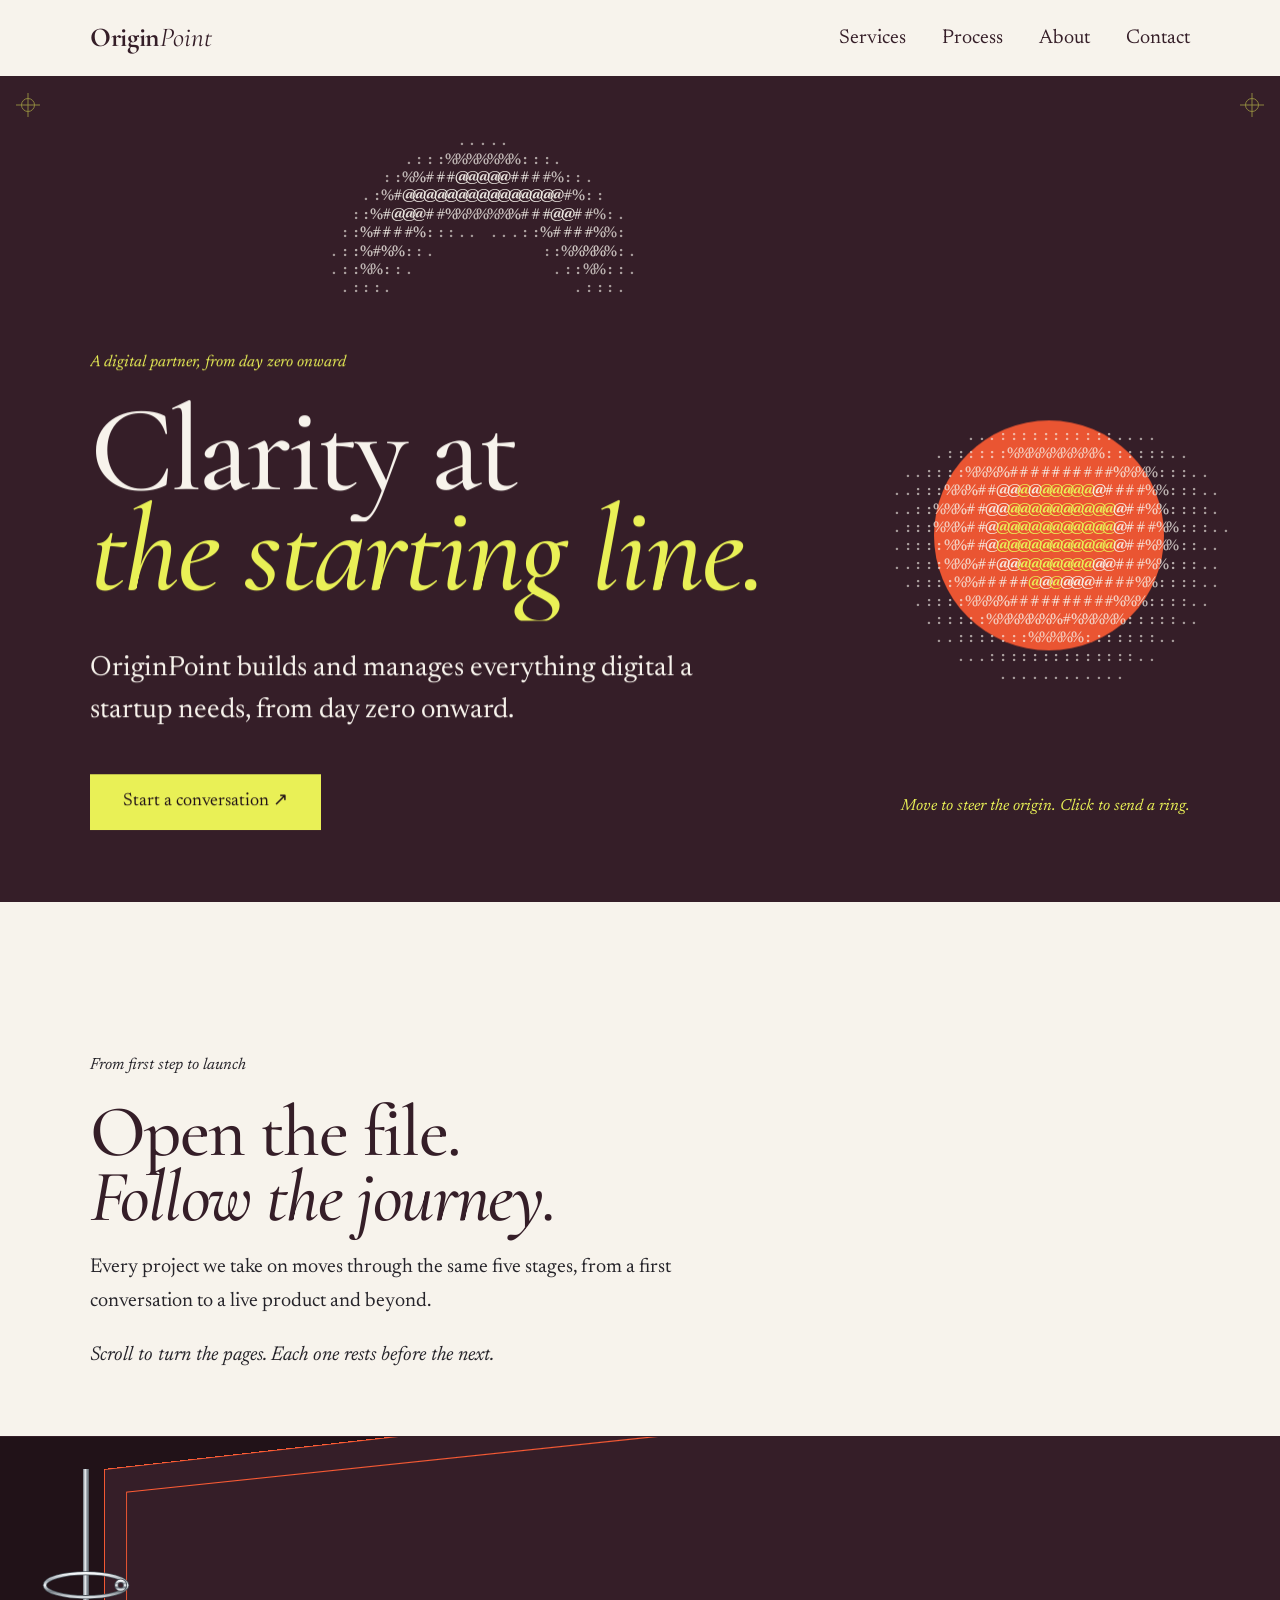
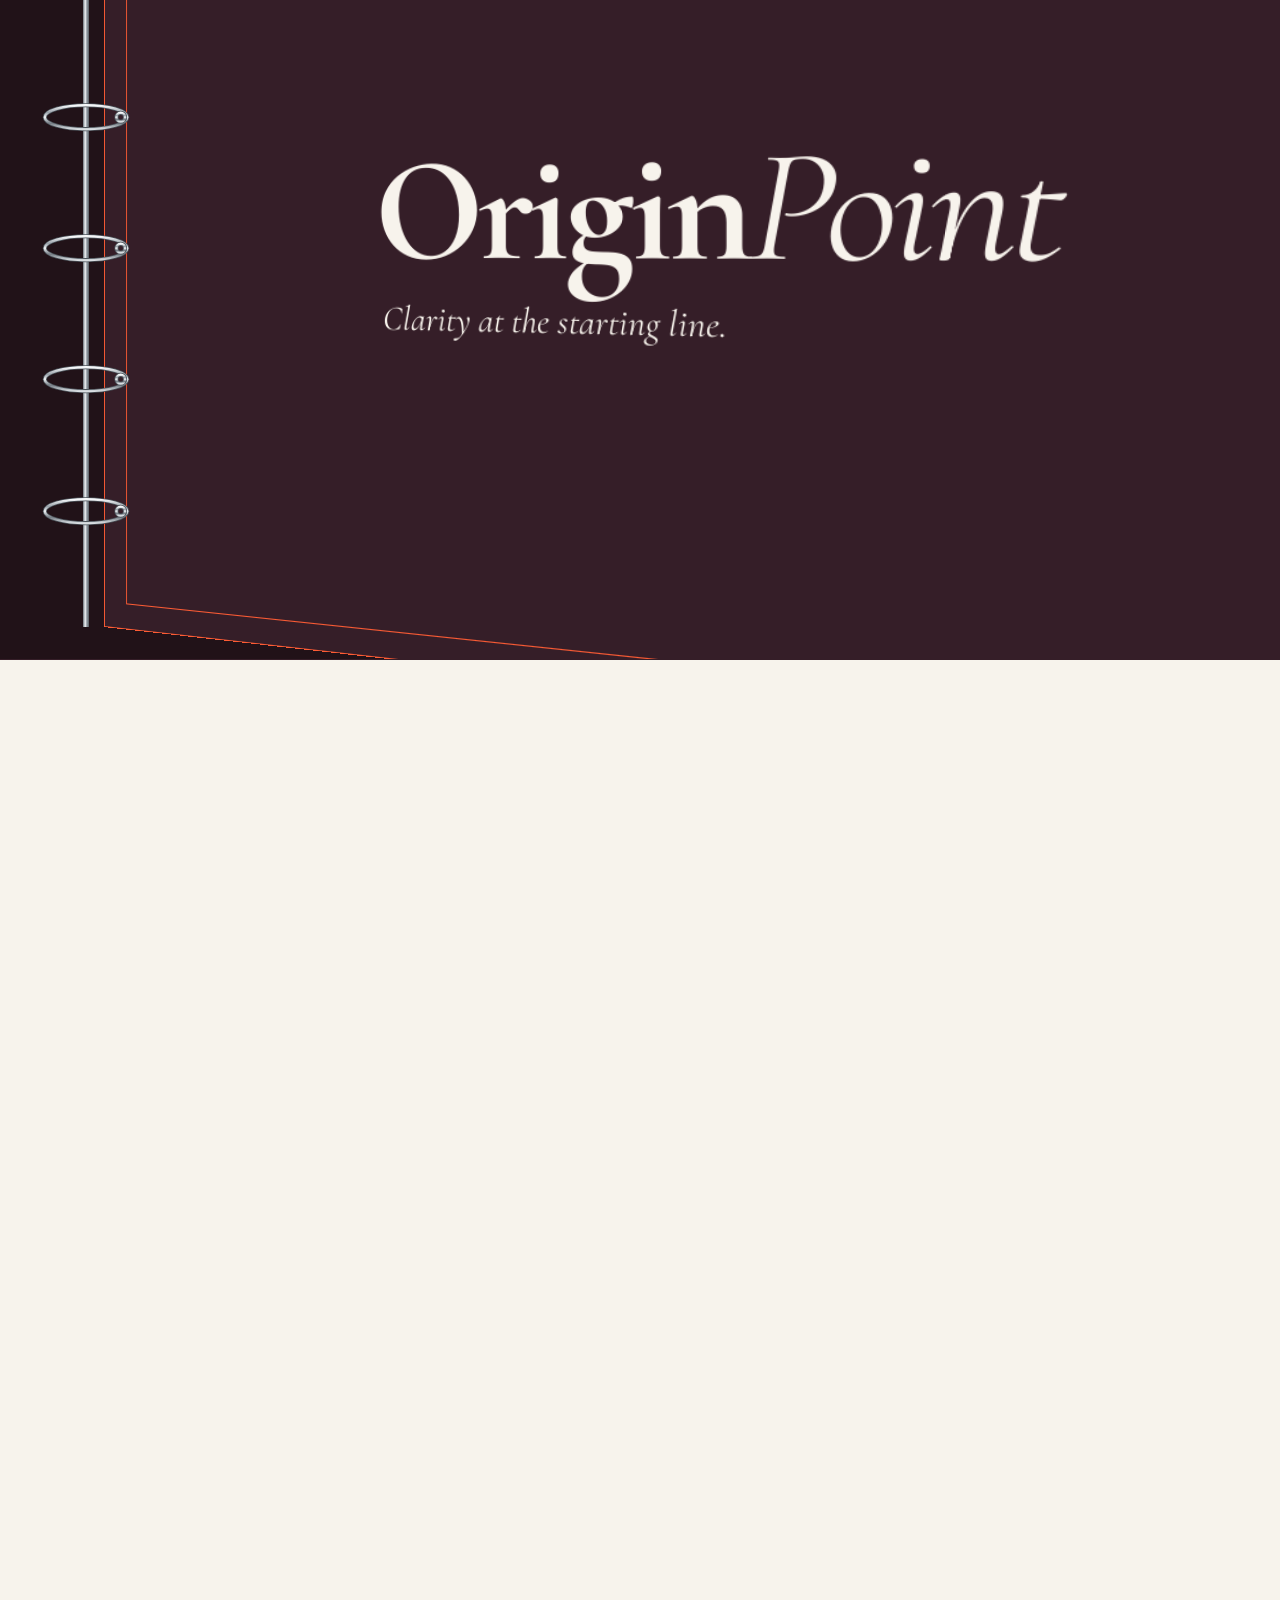
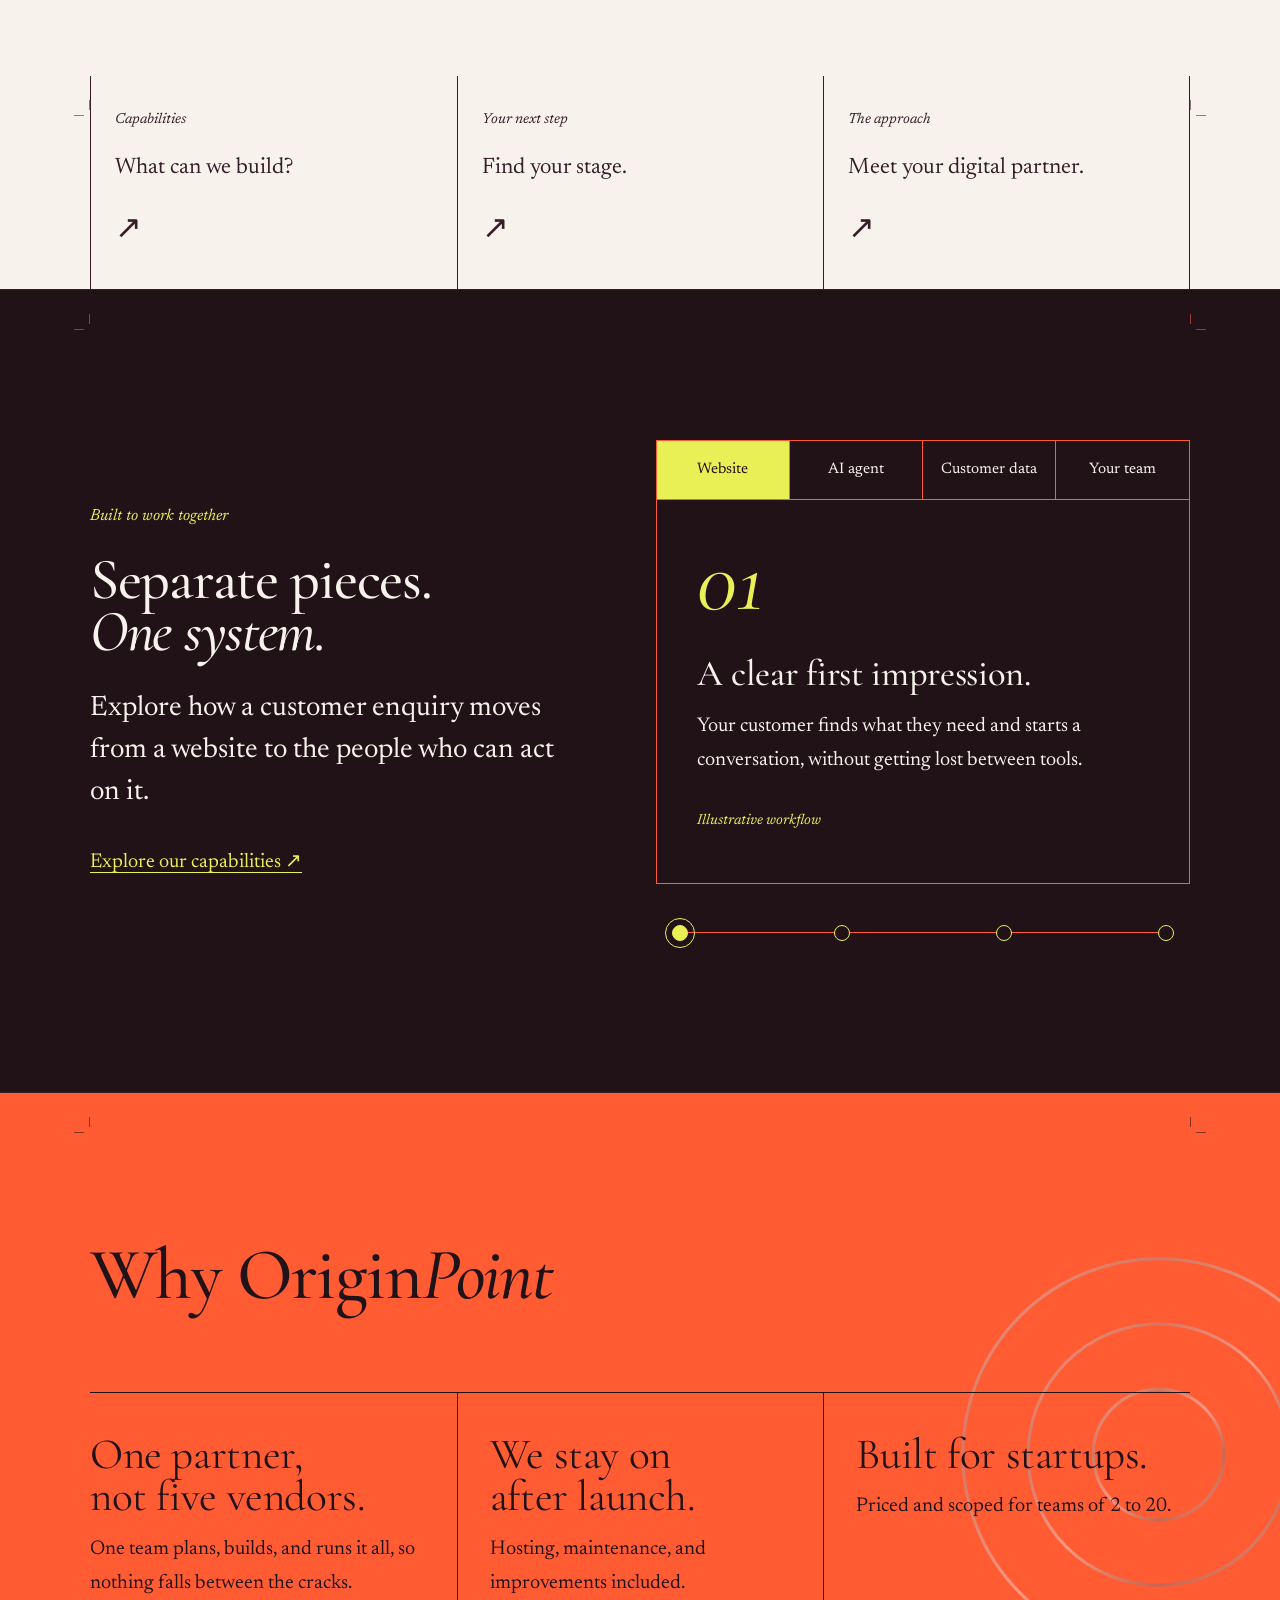
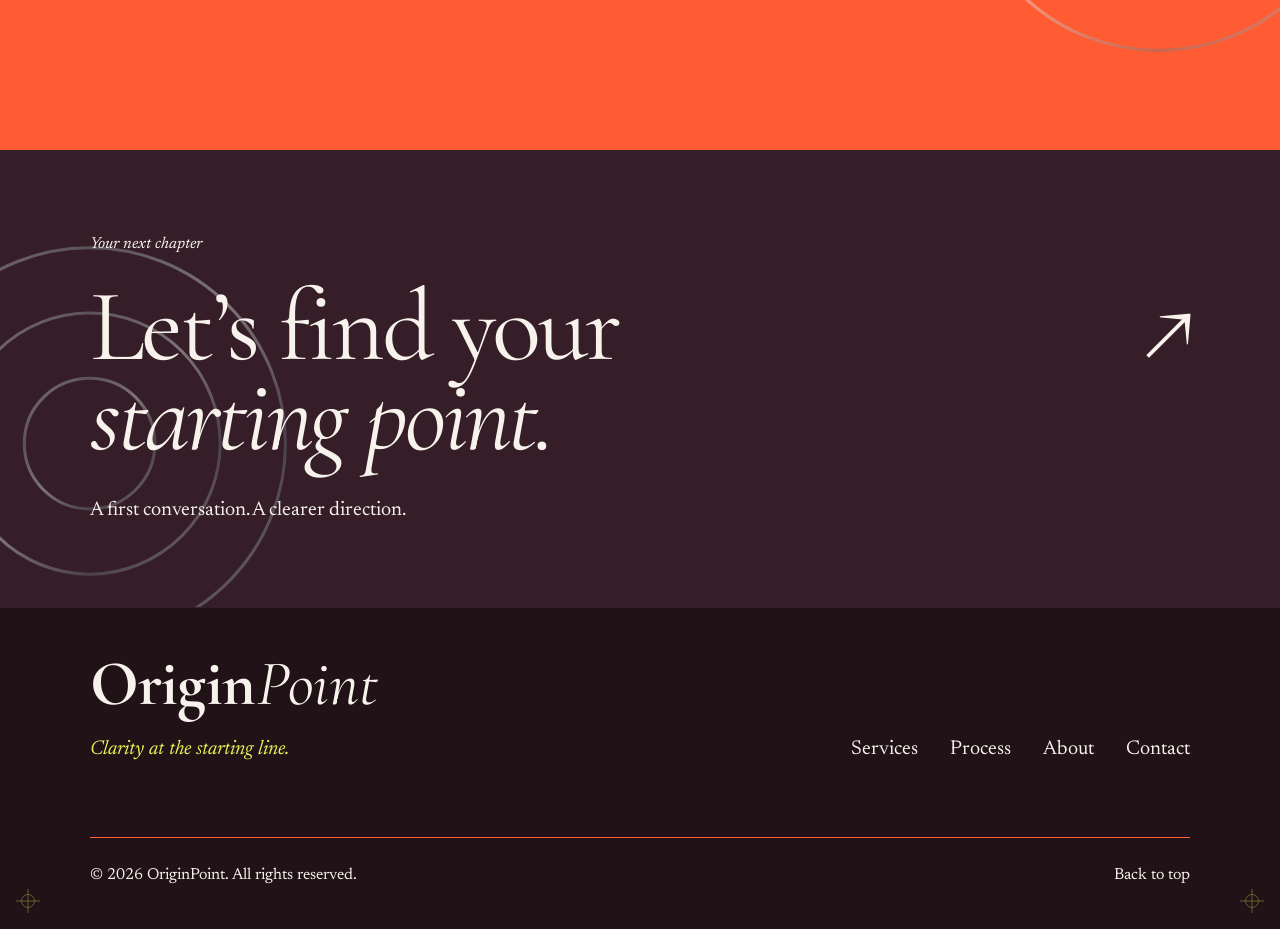
==== commit 7ef548b9: "Hero: ASCII ripple background The hero background is now the origin point and its rings drawn as cha" ====
--- a/index.html
+++ b/index.html
@@ -67,12 +67,9 @@
   <main id="main"><section class="section section--sky hero" aria-labelledby="hero-title">
       <!-- Depth layers: decorative, they travel at different speeds on scroll -->
       <div class="hero__depth" aria-hidden="true">
-        <svg class="depth depth--far" data-depth="0.30" data-lean="-10" viewBox="0 0 600 600" focusable="false"><g class="depth__spin"><circle cx="300" cy="300" r="70"/><circle cx="300" cy="300" r="130"/><circle cx="300" cy="300" r="190"/><circle cx="300" cy="300" r="250"/><circle cx="300" cy="300" r="295"/></g></svg>
-        <svg class="depth depth--mid" data-depth="0.14" data-lean="14" viewBox="0 0 100 100" preserveAspectRatio="none" focusable="false"><line x1="12.5" y1="0" x2="12.5" y2="100"/><line x1="37.5" y1="0" x2="37.5" y2="100"/><line x1="62.5" y1="0" x2="62.5" y2="100"/><line x1="87.5" y1="0" x2="87.5" y2="100"/></svg>
         <span class="depth depth--near" data-depth="-0.28" data-lean="26"></span>
       </div>
       <!-- The ripple field: an origin point with rings moving outward. Decorative. -->
-      <canvas class="hero__canvas" aria-hidden="true"></canvas>
       <svg class="reg reg--tl" aria-hidden="true" focusable="false"><use href="#reg-mark"/></svg>
       <svg class="reg reg--tr" aria-hidden="true" focusable="false"><use href="#reg-mark"/></svg>
 
@@ -277,4 +274,5 @@
   <script src="site.js" defer></script>
   <script src="story.js" defer></script>
   <script src="hero.js" defer></script>
+  <script src="hero-ascii.js" defer></script>
   <script src="flow.js" defer></script></body></html>
--- a/hero.css
+++ b/hero.css
@@ -126,3 +126,13 @@
 @media (prefers-reduced-motion: reduce) {
   .depth, .hero__content { will-change: auto; }
 }
+
+/* The ASCII field: characters drawn on a canvas under the hero copy */
+.hero__ascii {
+  position: absolute;
+  top: 0;
+  left: 0;
+  z-index: 1;
+  display: block;
+  pointer-events: none;
+}
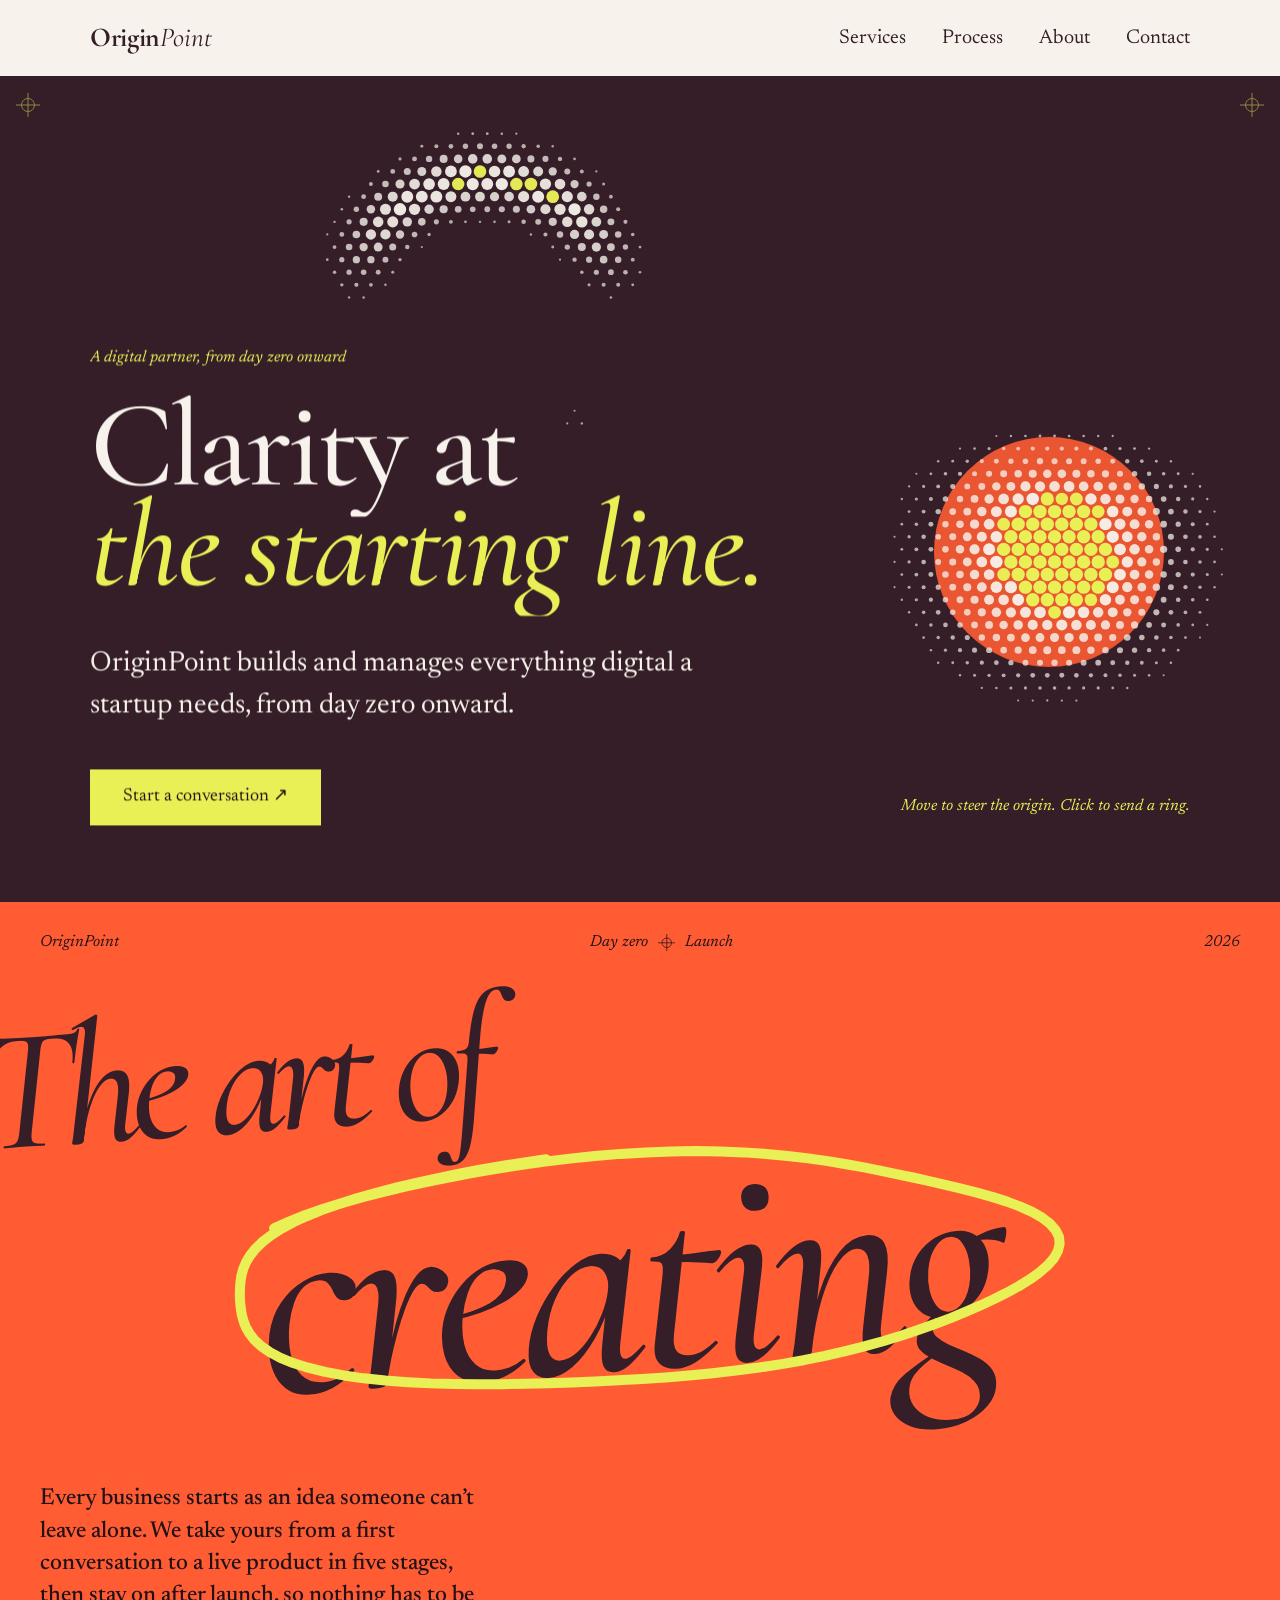
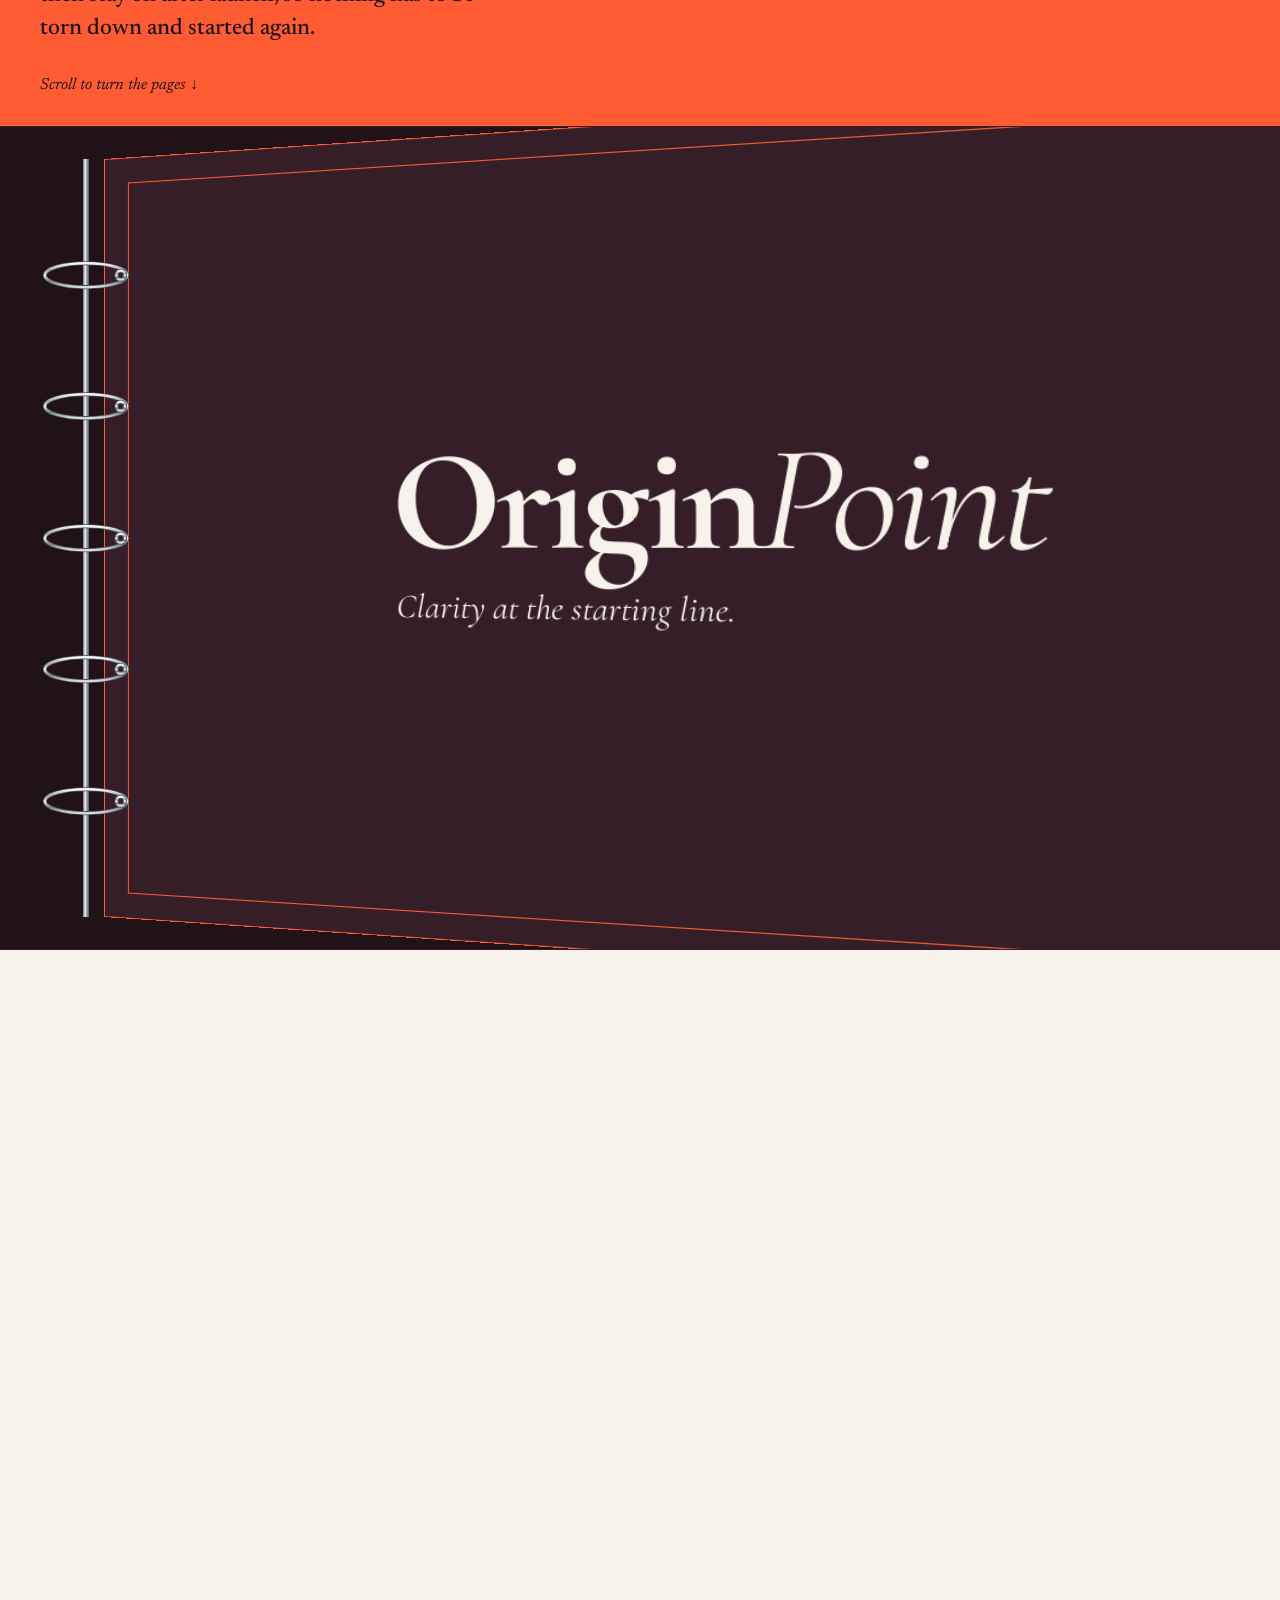
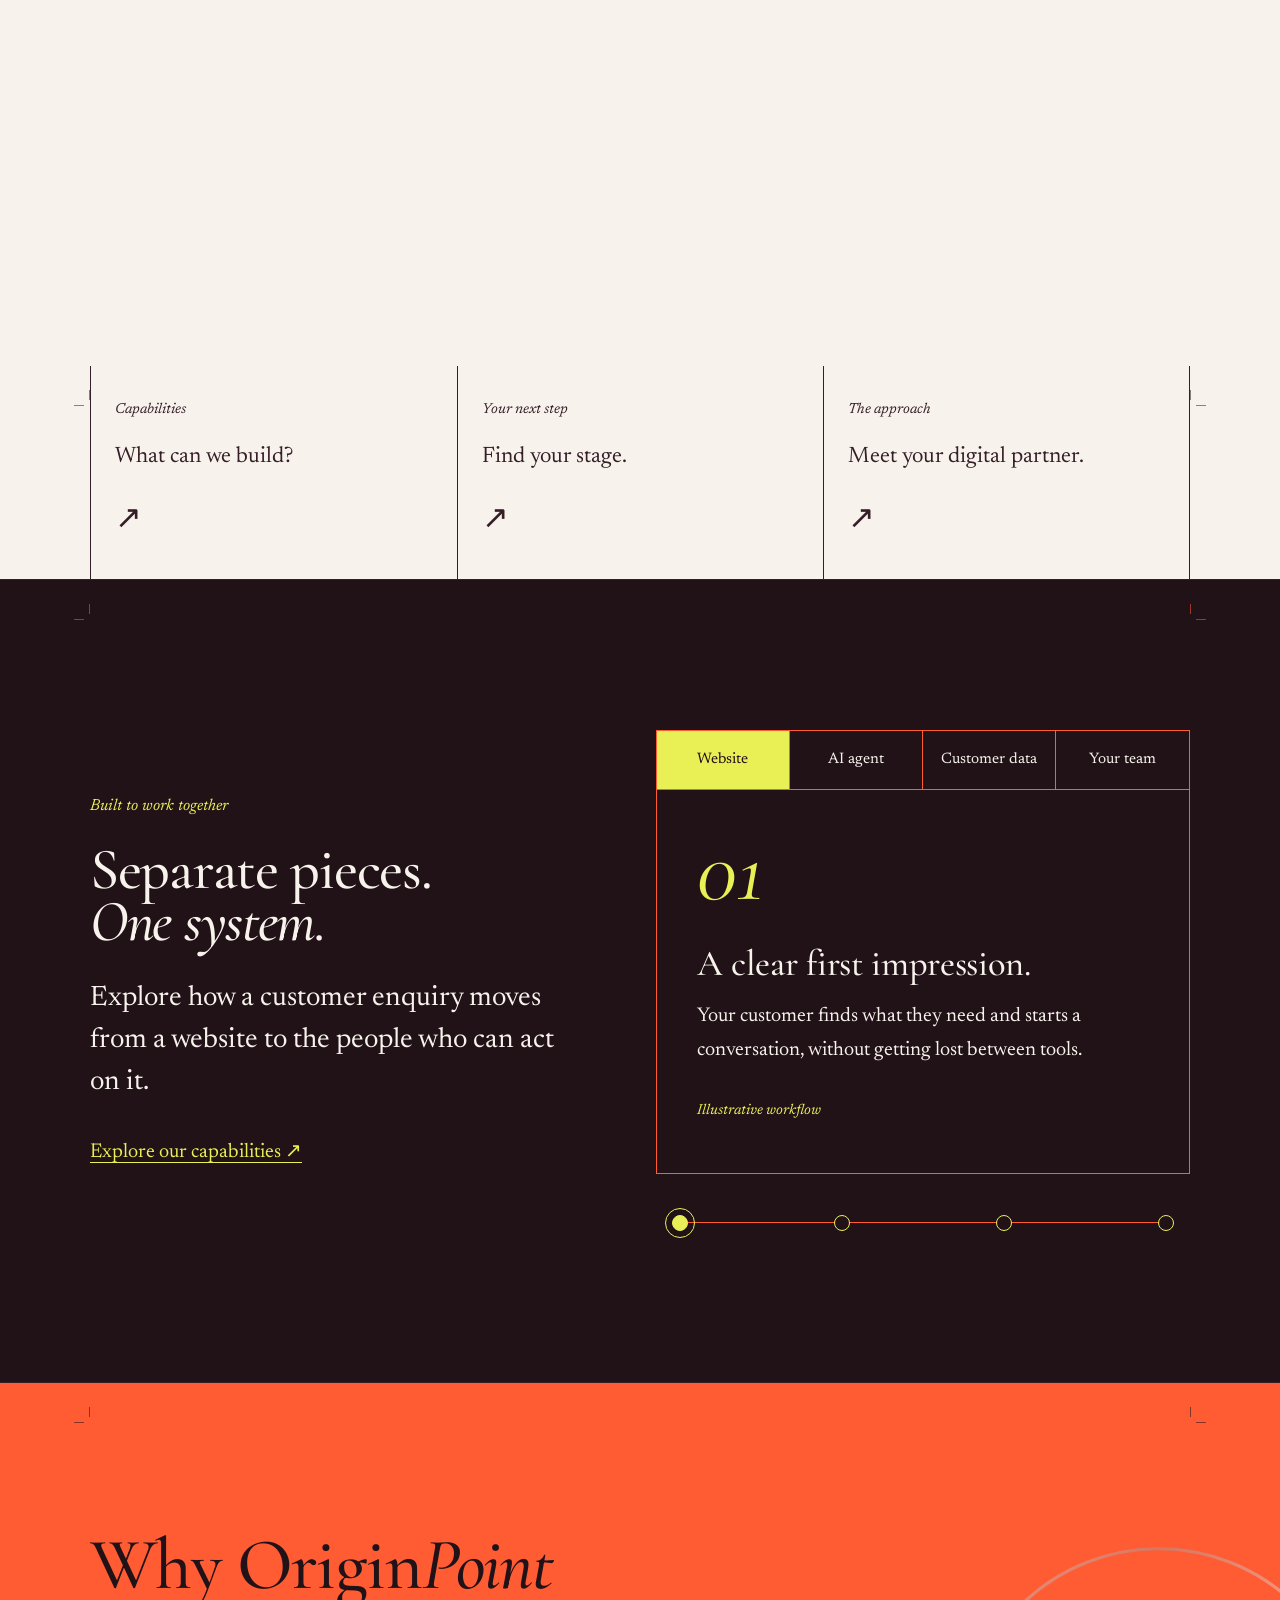
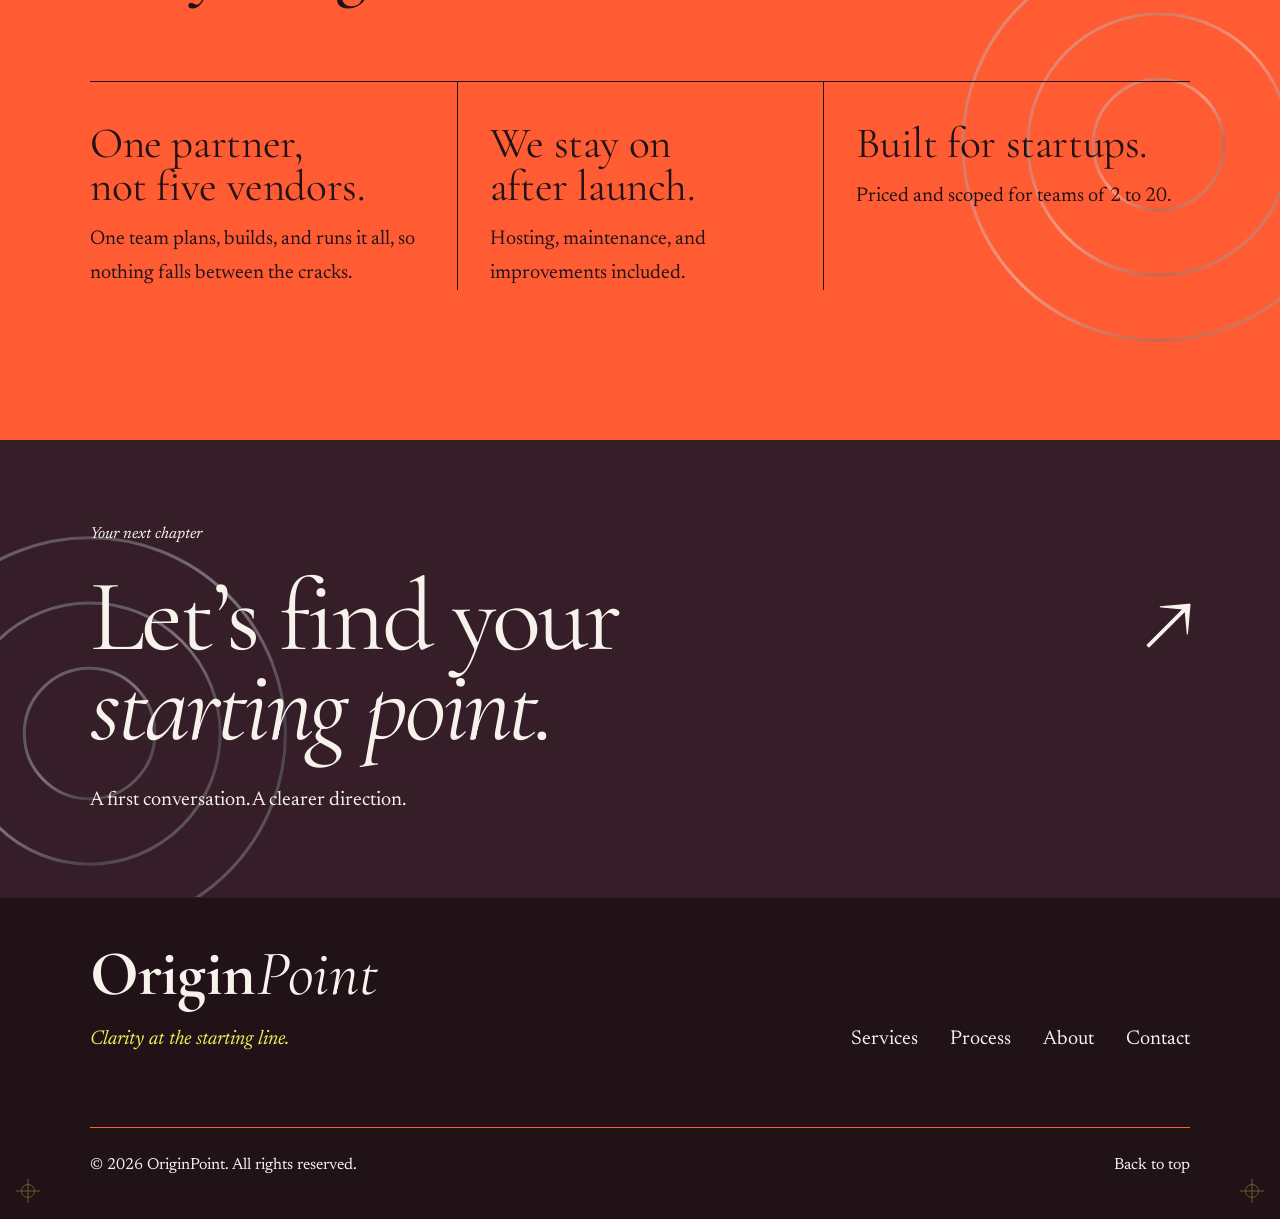
==== commit ce662393: "Home: poster band 'The art of creating' with a hand-drawn oval New title replaces 'Open the file. Fo" ====
--- a/index.html
+++ b/index.html
@@ -89,11 +89,18 @@
         </p>
       </div>
     </section><section class="story" id="story" aria-labelledby="story-title">
-      <div class="container story__intro">
-        <p class="eyebrow">From first step to launch</p>
-        <h2 id="story-title">Open the file.<br><i>Follow the journey.</i></h2>
-        <p>Every project we take on moves through the same five stages, from a first conversation to a live product and beyond.</p>
-        <p class="story__hint" aria-hidden="true">Scroll to turn the pages. Each one rests before the next.</p>
+      <div class="story__intro hook">
+        <p class="hook__meta" aria-hidden="true">
+          <span>OriginPoint</span>
+          <span class="hook__mid">Day zero <svg class="hook__mark" focusable="false"><use href="#reg-mark"/></svg> Launch</span>
+          <span>2026</span>
+        </p>
+        <h2 class="hook__title" id="story-title">
+          <span class="hook__line hook__line--a">The art of</span>
+          <span class="hook__line hook__line--b"><span class="hook__word">creating<svg class="hook__oval" aria-hidden="true" focusable="false"><path/></svg></span></span>
+        </h2>
+        <p class="hook__text">Every business starts as an idea someone can’t leave alone. We take yours from a first conversation to a live product in five stages, then stay on after launch, so nothing has to be torn down and started again.</p>
+        <p class="hook__foot story__hint" aria-hidden="true">Scroll to turn the pages <span>↓</span></p>
       </div>
 
       <div class="story__track">
--- a/story.css
+++ b/story.css
@@ -36,8 +36,7 @@
 
 .story__intro p:not(.eyebrow) { max-width: var(--measure); }
 
-.story__hint { display: none; font-style: italic; }
-.story--binder .story__hint { display: block; }
+.story__hint { font-style: italic; }
 
 
 /* --------------------------------------------------------------------------
@@ -472,3 +471,118 @@
   .story *, .story { transition: none !important; animation: none !important; }
   .drift { will-change: auto; }
 }
+
+
+/* --------------------------------------------------------------------------
+   The hook: a poster band that opens the story. Big slanted lettering, one
+   word circled in a loose hand-drawn oval (drawn in by story.js), and a short
+   paragraph below, with quiet label rows at the top and bottom. Cassis
+   lettering and ink copy on Orange Topaze; the oval is Wasabi.
+   -------------------------------------------------------------------------- */
+.story .hook {
+  position: relative;
+  display: grid;
+  grid-template-rows: auto minmax(0, 1fr) auto auto;
+  align-content: stretch;
+  min-height: calc(100svh - var(--header-height));
+  padding: clamp(0.9rem, 3svh, 2rem) var(--gutter) clamp(0.9rem, 3svh, 2rem);
+  gap: 0;
+  overflow: clip;
+  background-color: var(--color-plate);
+  color: var(--color-ink);
+  --hs: min(20vw, 31svh);              /* size of the big word; the small line is 0.6 of it */
+  --heading: var(--color-burgundy);
+  --accent: var(--color-ink);
+  --line: var(--color-ink);
+  --focus: var(--color-ink);
+}
+
+.story .hook p { max-width: none; }
+
+.hook__meta {
+  position: relative;
+  z-index: 3;
+  display: flex;
+  align-items: center;
+  justify-content: space-between;
+  gap: 1rem;
+  margin: 0;
+  font-size: var(--step--1);
+  font-style: italic;
+}
+
+.hook__mid { display: inline-flex; align-items: center; gap: 0.6rem; }
+.hook__mark { width: 1.1rem; height: 1.1rem; color: var(--color-ink); }
+
+.hook__title {
+  position: relative;
+  z-index: 2;
+  align-self: center;
+  margin: clamp(0.5rem, 2svh, 1.5rem) 0;
+  padding-inline: clamp(0rem, 2vw, 2rem);
+  color: var(--color-burgundy);
+  font-size: var(--hs);
+  font-style: italic;
+  font-weight: 500;
+  line-height: 0.86;
+  letter-spacing: -0.045em;
+}
+
+.hook__line {
+  display: block;
+  width: max-content;
+  rotate: -4deg;
+  translate: var(--tx, 0) 0;
+  transform-origin: left bottom;
+}
+
+.hook__line--a { font-size: 0.6em; }
+.hook__line--b { margin-left: clamp(1.5rem, 9vw, 9rem); margin-top: 0.12em; }
+
+/* the circled word */
+.hook__word { position: relative; display: inline-block; }
+
+.hook__oval {
+  position: absolute;
+  left: 0;
+  top: 0;
+  width: 100%;
+  height: 100%;
+  overflow: visible;
+  pointer-events: none;
+}
+
+.hook__oval path {
+  fill: none;
+  stroke: var(--color-sky);
+  stroke-linecap: round;
+  stroke-linejoin: round;
+}
+
+.story .hook .hook__text {
+  position: relative;
+  z-index: 2;
+  max-width: 34ch;
+  margin: 0 0 clamp(0.75rem, 3svh, 1.75rem);
+  font-size: clamp(1.05rem, 0.8rem + 0.8vw, 1.45rem);
+  font-weight: 500;
+  line-height: 1.4;
+  text-wrap: pretty;
+}
+
+.hook__foot {
+  position: relative;
+  z-index: 3;
+  margin: 0;
+  font-size: var(--step--1);
+}
+
+@media (max-width: 47.99em) {
+  .story .hook { --hs: min(26vw, 22svh); }
+  .hook__line--b { margin-left: 1rem; }
+  .story .hook .hook__text { max-width: 30ch; }
+}
+
+@media (prefers-reduced-motion: reduce) {
+  .hook__line { translate: none; }
+}
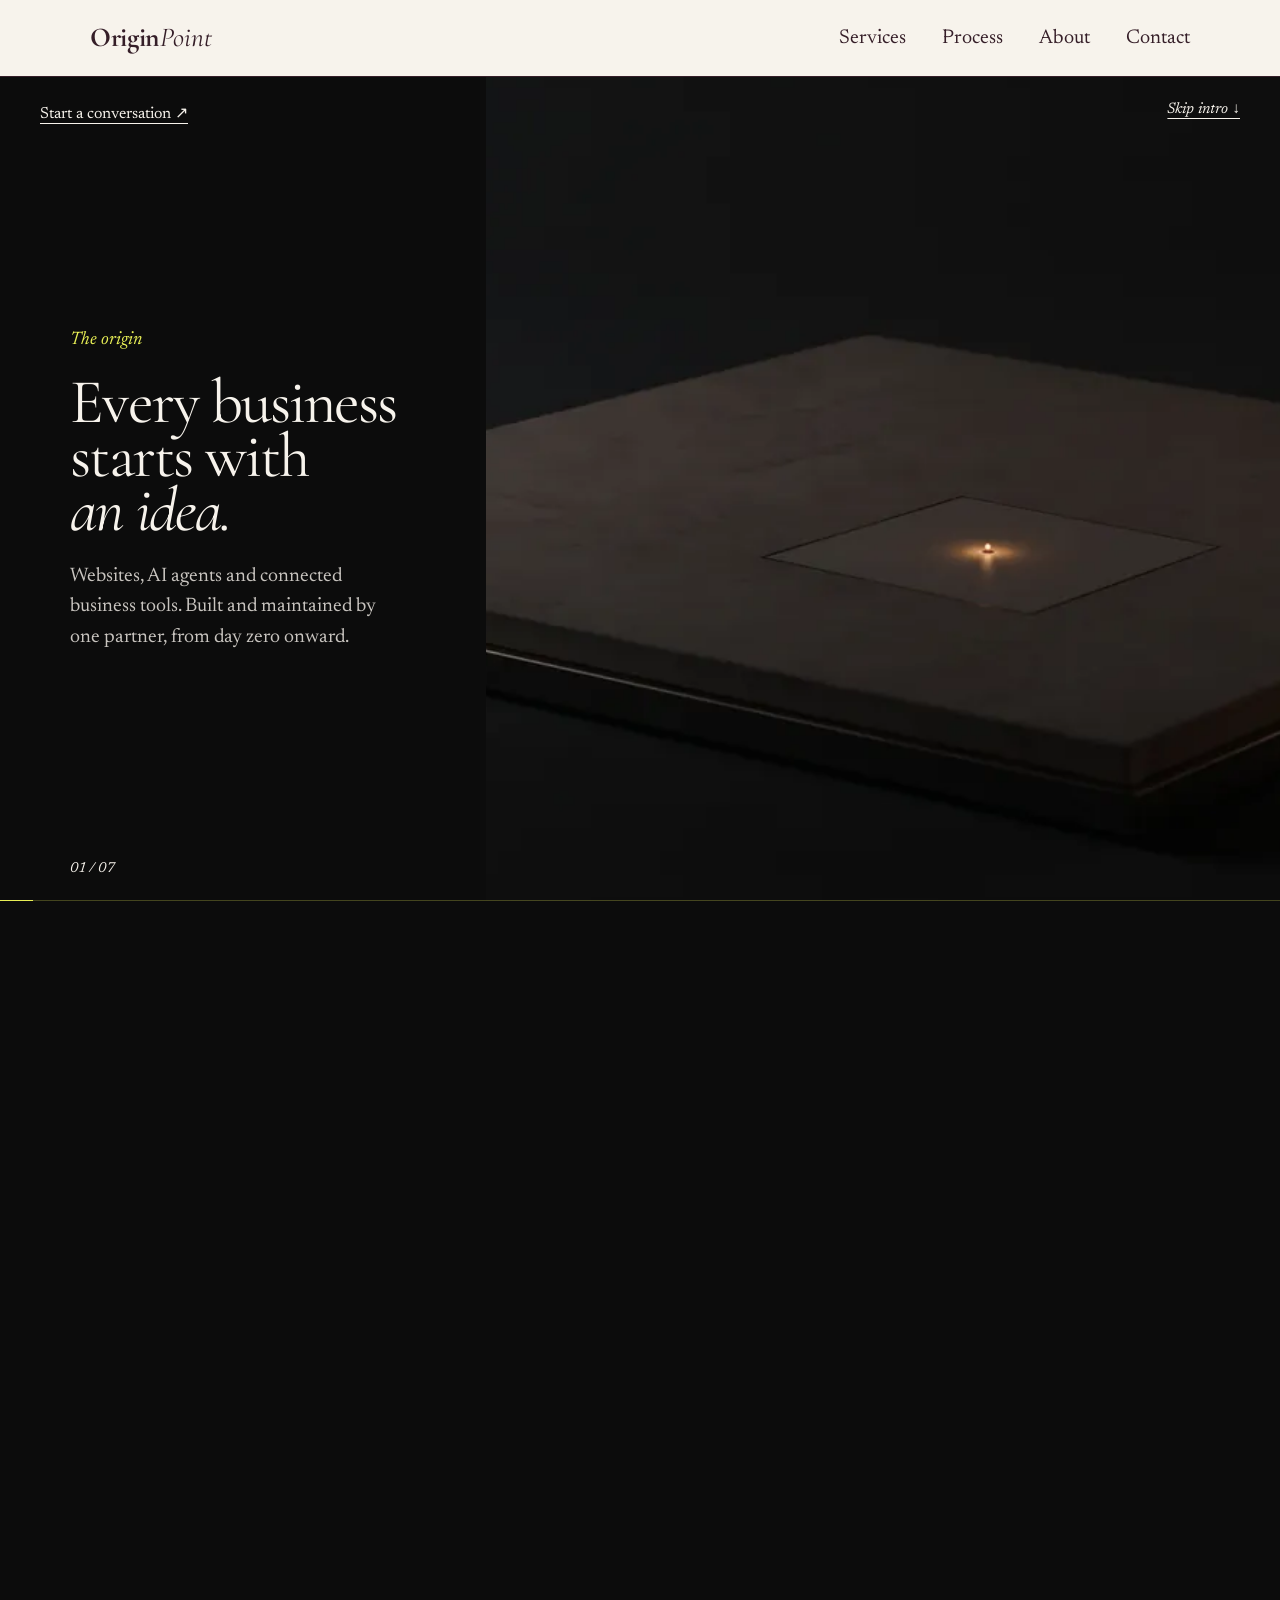
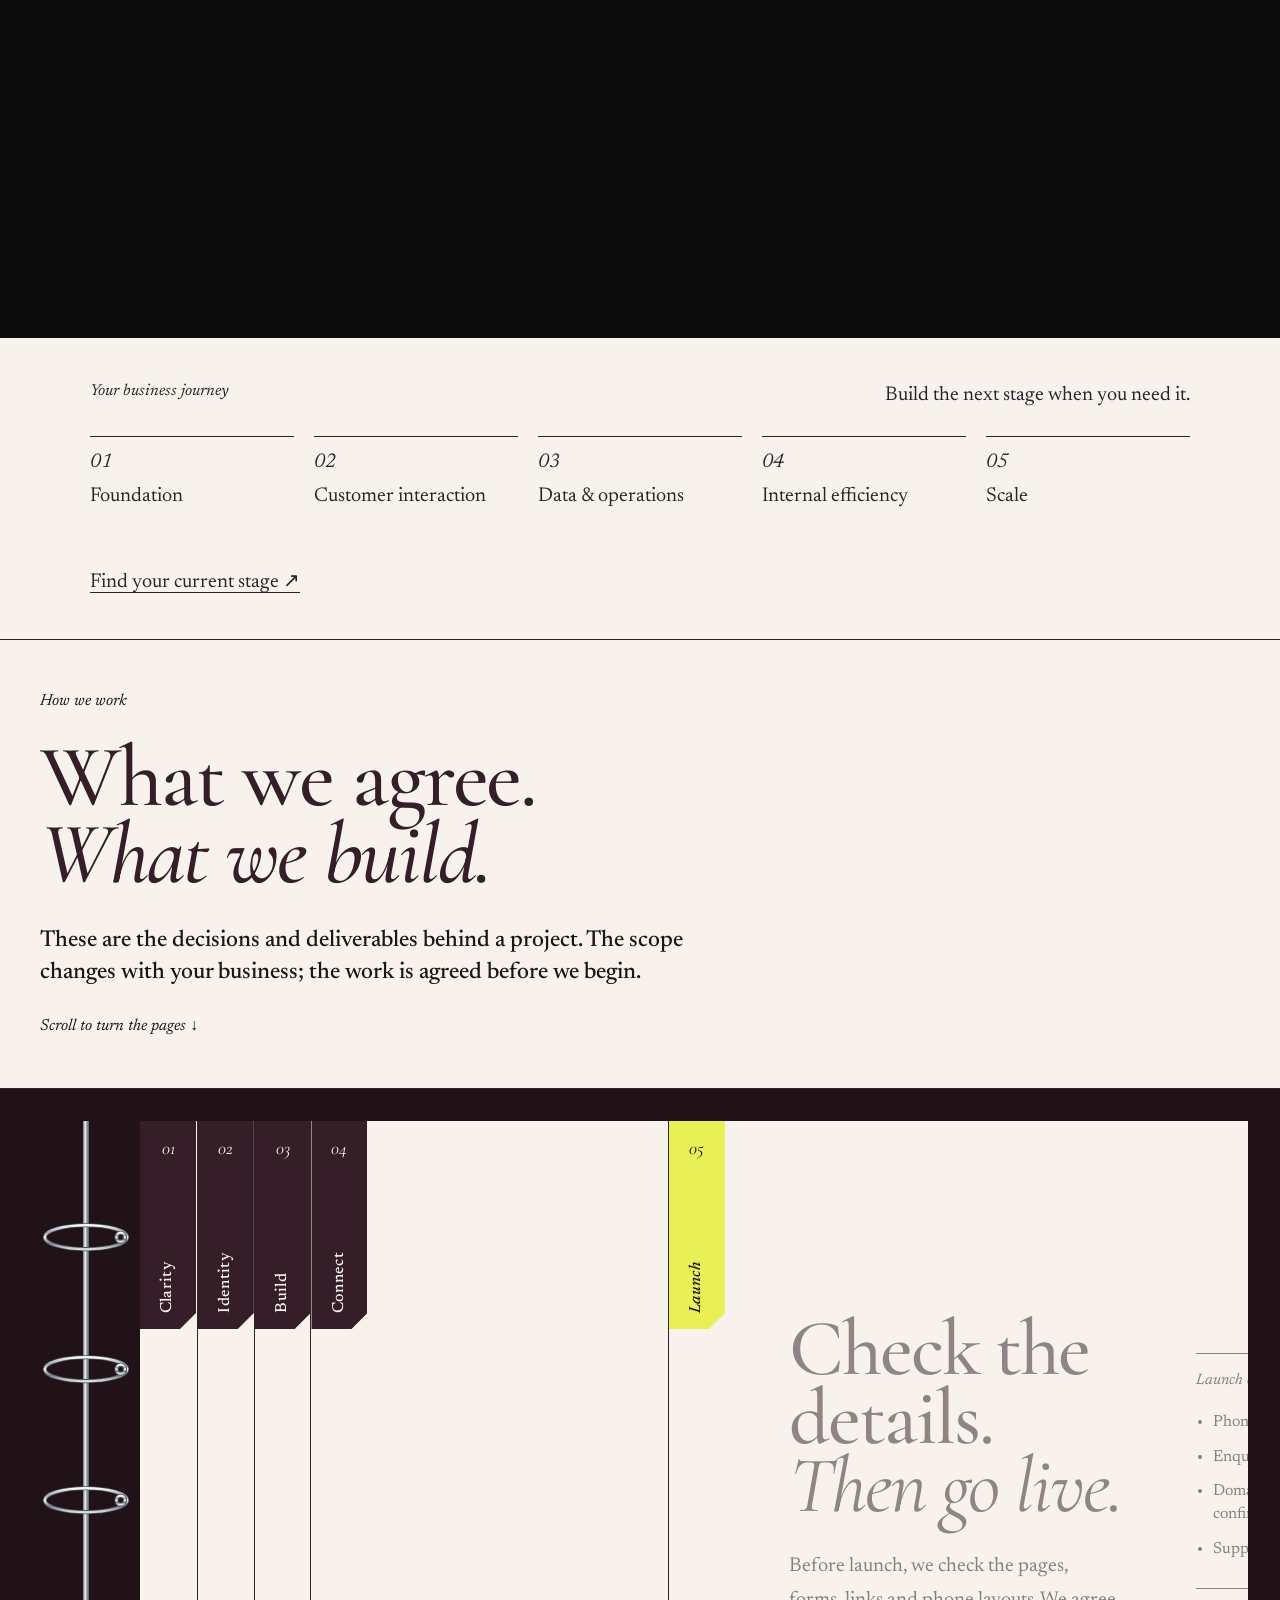
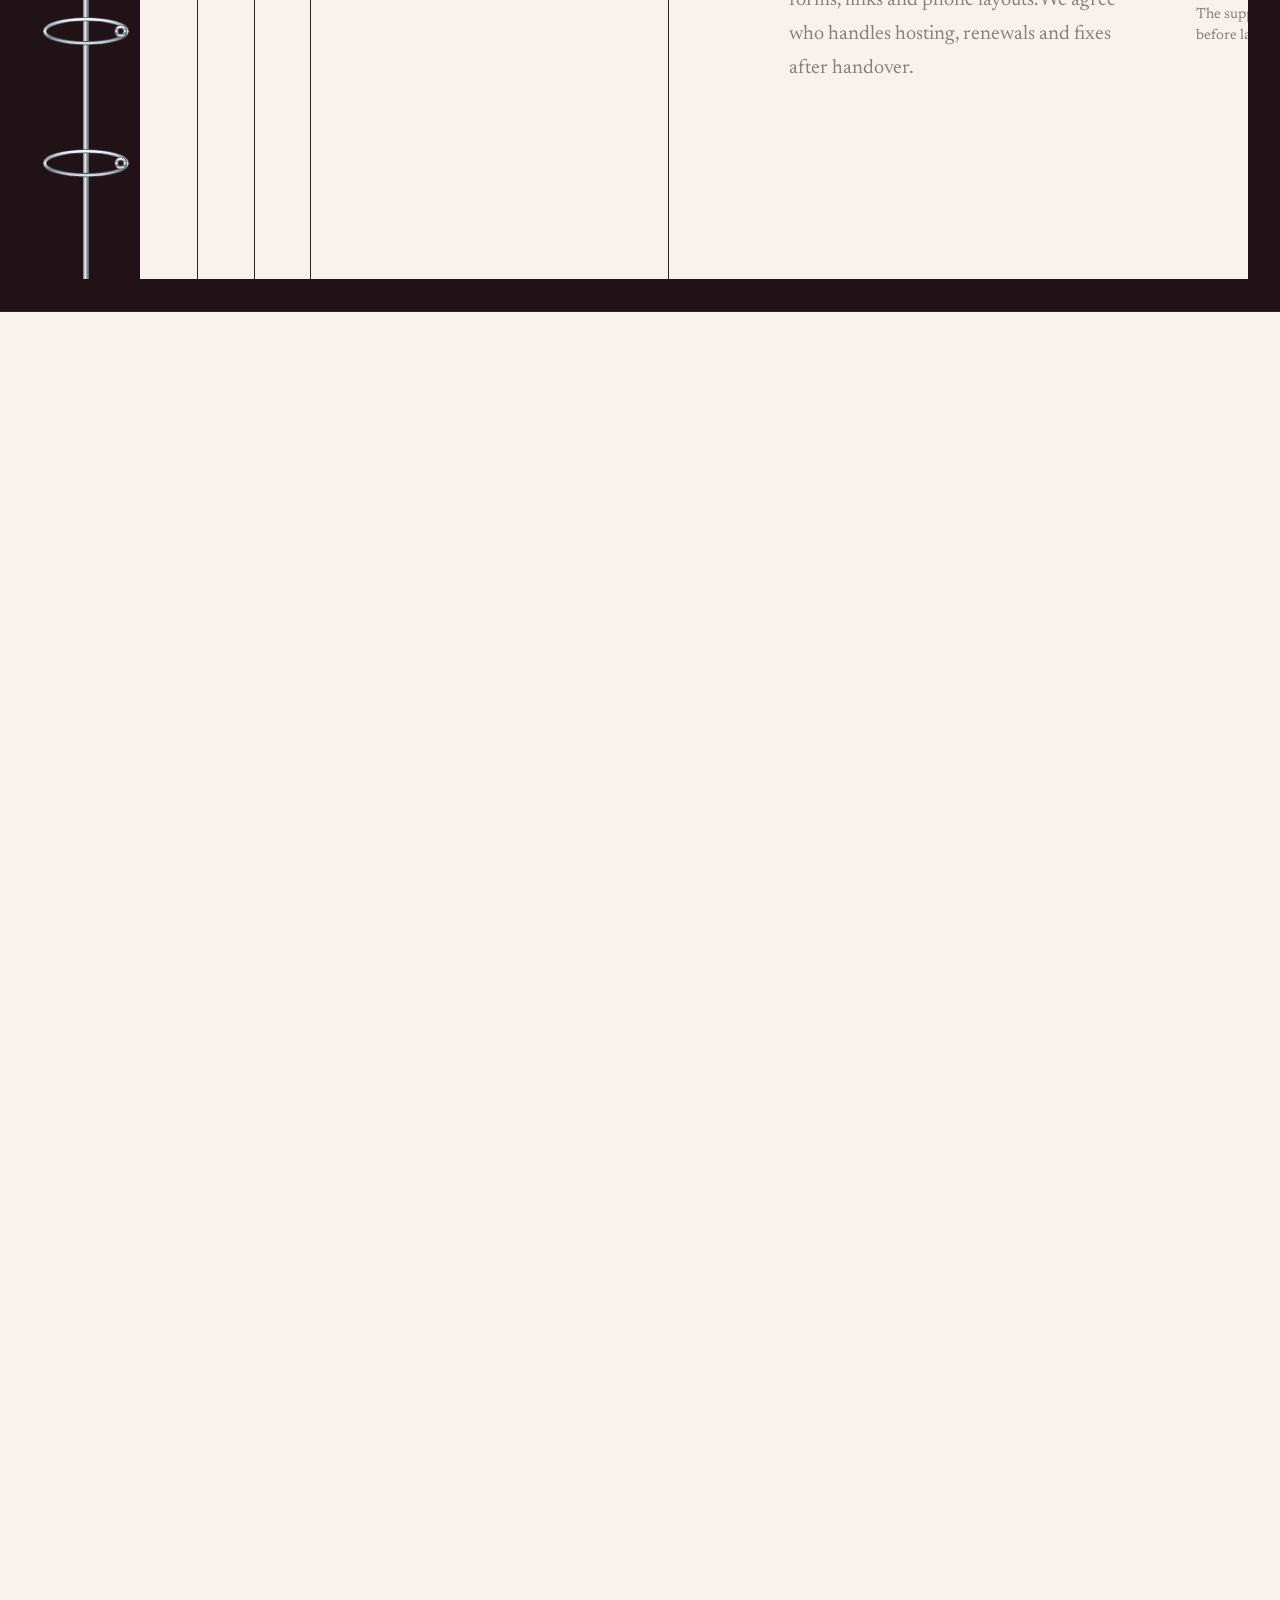
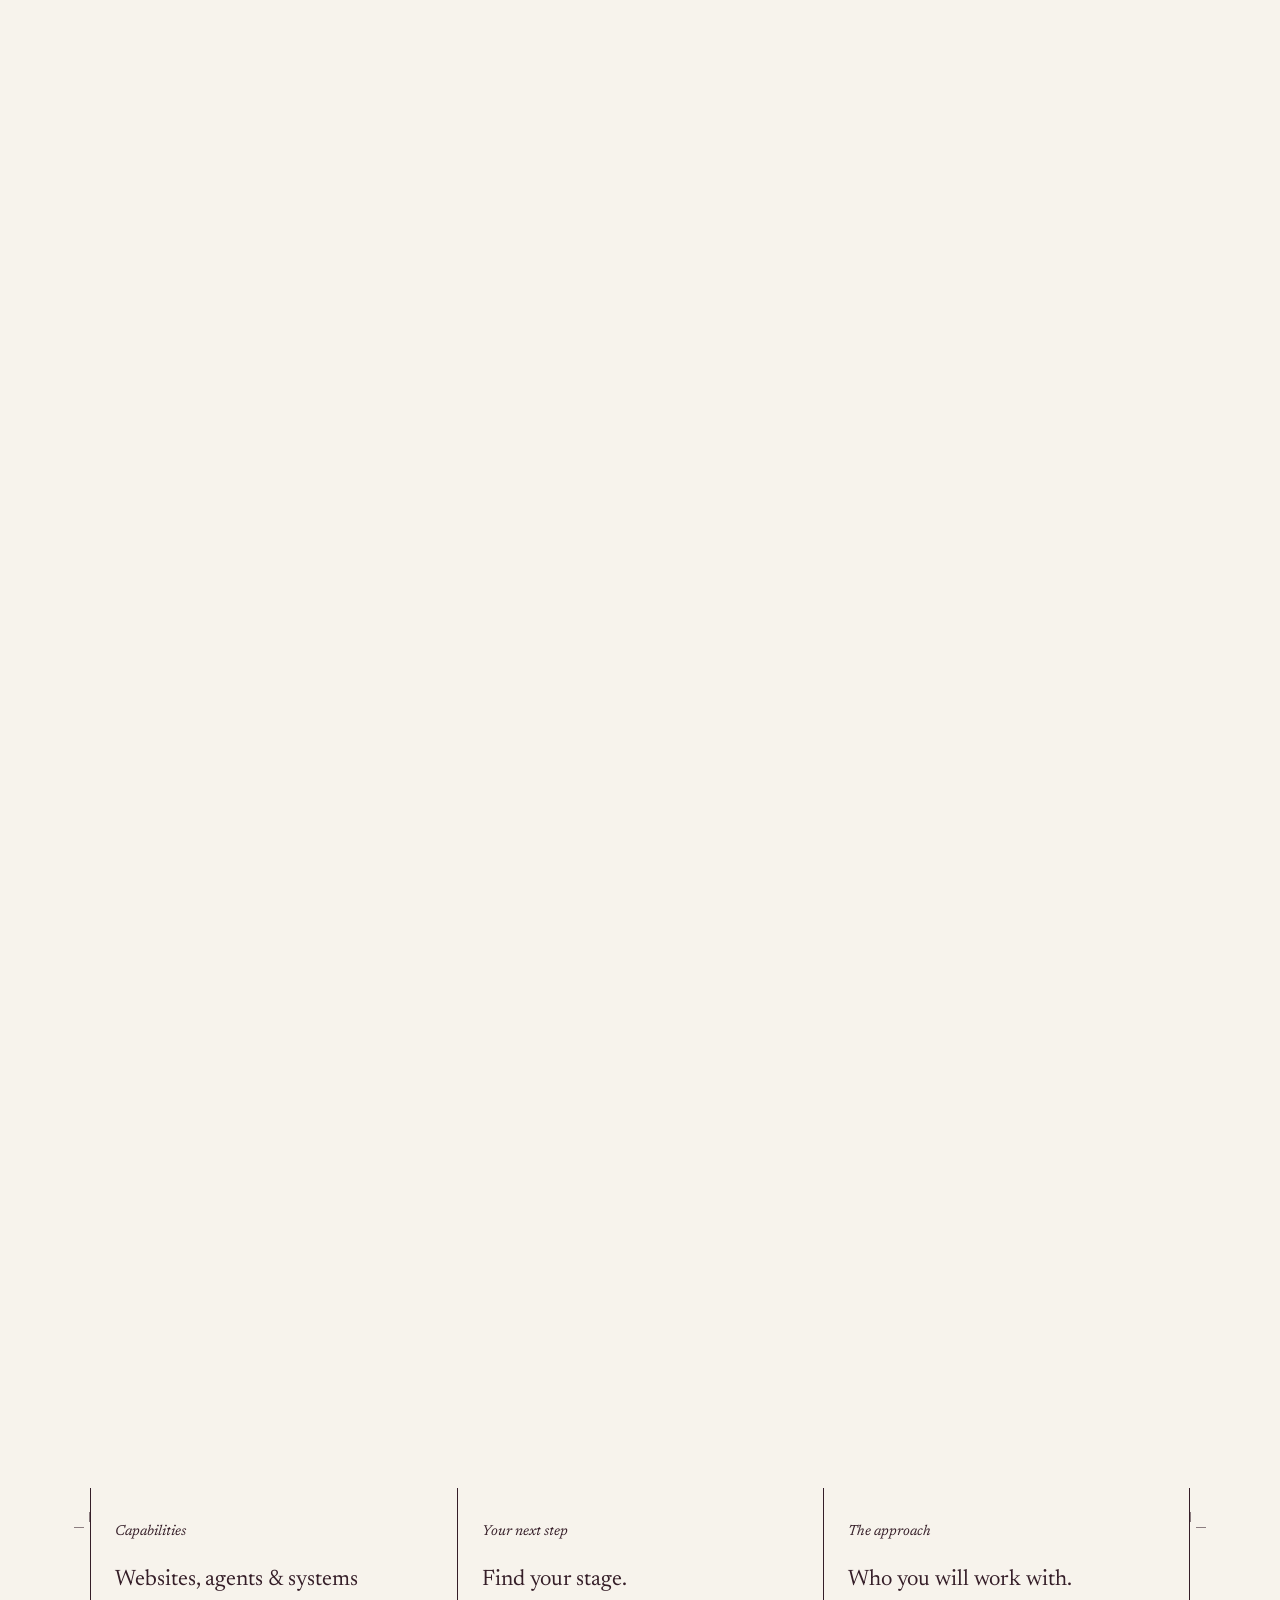
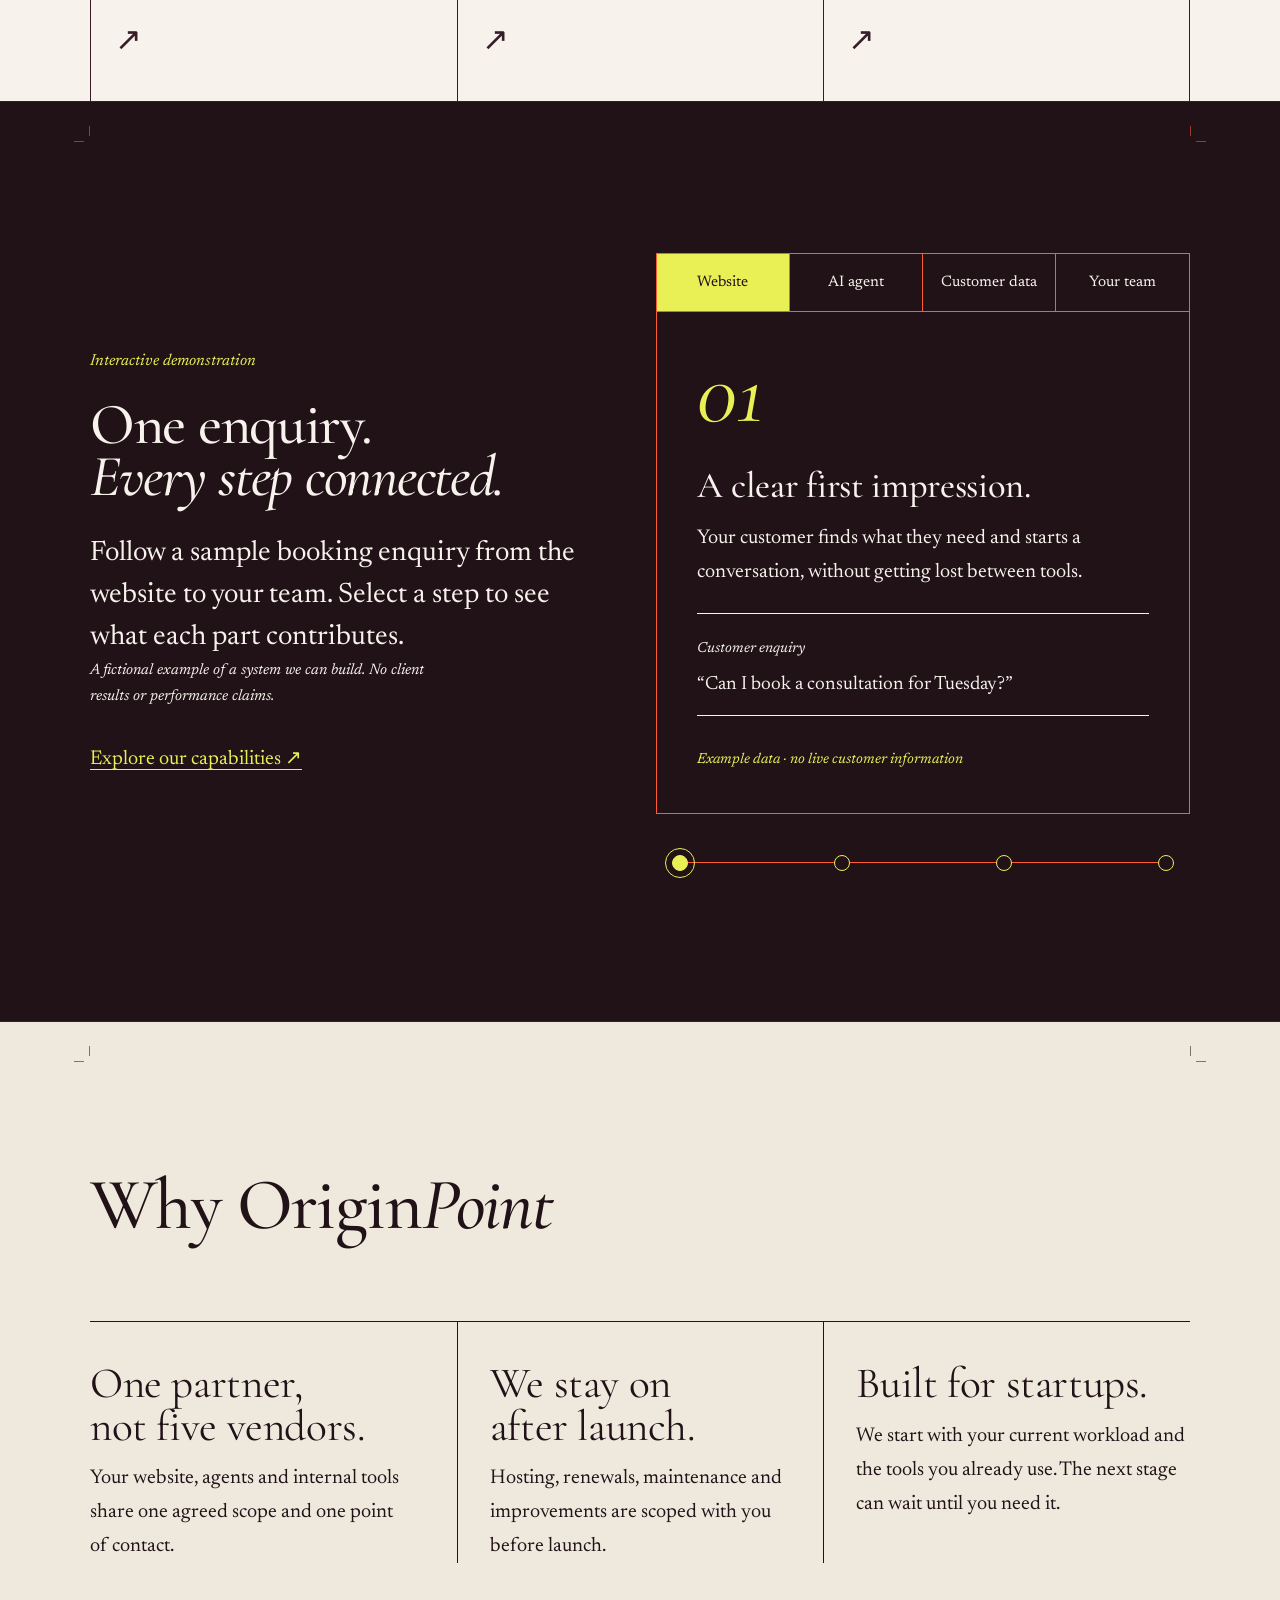
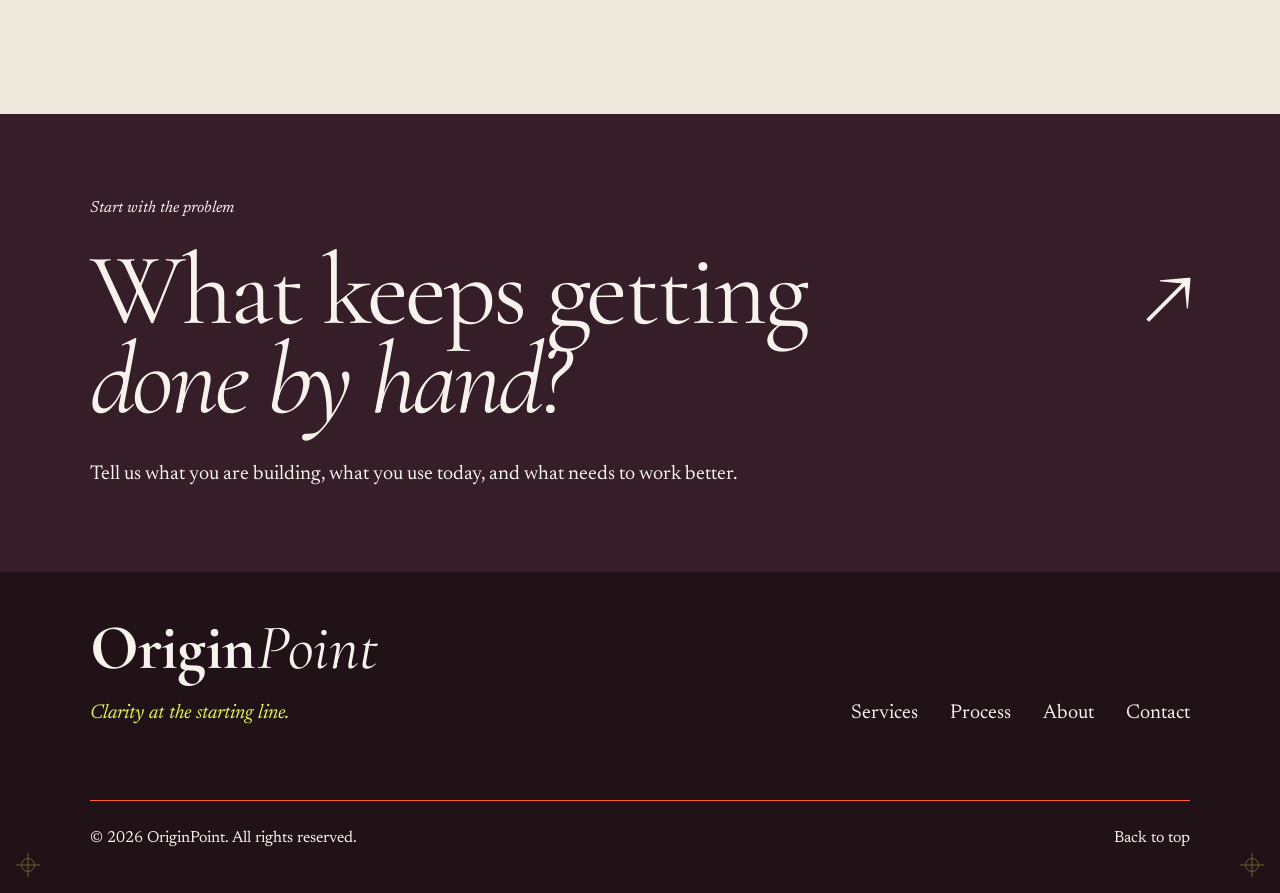
==== commit e6f4a011: "Update OriginPoint site to finished preview" ====
--- a/index.html
+++ b/index.html
@@ -18,9 +18,10 @@
   <link rel="preconnect" href="https://fonts.gstatic.com" crossorigin>
   <link rel="stylesheet" href="https://fonts.googleapis.com/css2?family=Cormorant+Garamond:ital,wght@0,300..700;1,300..700&family=Newsreader:ital,opsz,wght@0,6..72,300..700;1,6..72,300..700&display=swap">
   <link rel="stylesheet" href="styles.css">
+  <link rel="stylesheet" href="cine.css">
   <link rel="stylesheet" href="story.css">
-  <link rel="stylesheet" href="hero.css">
-  <link rel="stylesheet" href="flow.css">
+  <link rel="stylesheet" href="refinements.css?v=editorial-4">
+    <link rel="stylesheet" href="flow.css">
 
   <!-- Flags that JS is available, so the menu and reveals can start in their resting state -->
   <script>document.documentElement.classList.add("js");</script>
@@ -64,42 +65,98 @@
     </div>
   </header>
 
-  <main id="main"><section class="section section--sky hero" aria-labelledby="hero-title">
-      <!-- Depth layers: decorative, they travel at different speeds on scroll -->
-      <div class="hero__depth" aria-hidden="true">
-        <span class="depth depth--near" data-depth="-0.28" data-lean="26"></span>
-      </div>
-      <!-- The ripple field: an origin point with rings moving outward. Decorative. -->
-      <svg class="reg reg--tl" aria-hidden="true" focusable="false"><use href="#reg-mark"/></svg>
-      <svg class="reg reg--tr" aria-hidden="true" focusable="false"><use href="#reg-mark"/></svg>
-
-      <div class="container hero__inner">
-        <div class="hero__content"><p class="eyebrow" data-quiet>A digital partner, from day zero onward</p>
-          <h1 class="hero__title" id="hero-title">
-            <span class="hero__line" data-quiet>Clarity at</span>
-            <span class="hero__line hero__line--italic" data-quiet>the starting line.</span>
-          </h1>
-          <p class="hero__lede" data-quiet>OriginPoint builds and manages everything digital a startup needs, from day zero onward.</p>
-          <p class="hero__actions"><a class="button" href="contact.html">Start a conversation ↗</a></p>
-        </div>
-
-        <p class="hero__hint" aria-hidden="true" data-quiet>
-          <span class="hero__hint-pointer">Move to steer the origin. Click to send a ring.</span>
-          <span class="hero__hint-touch">Tap to send a ring.</span>
-        </p>
-      </div>
-    </section><section class="story" id="story" aria-labelledby="story-title">
+  <main id="main"><section class="cine" id="cine" data-cine aria-labelledby="cine-title">
+      <div class="cine__pin">
+        <h1 class="cine__sr" id="cine-title">OriginPoint: clarity at the starting line</h1>
+        <a class="cine__contact" href="contact.html">Start a conversation ↗</a><a class="cine__skip" href="#journey">Skip intro ↓</a>
+
+        <!-- The miniature ecosystem. Decorative: the story is told in the text below. -->
+        <div class="cine__stage" aria-hidden="true">
+          <img class="cine__still" src="assets/hero/k4-small.webp" width="960" height="540" alt="" loading="lazy" decoding="async">
+          <img class="cine__poster" src="assets/hero/k0.webp" srcset="assets/hero/m/k0.webp 1440w, assets/hero/k0.webp 2304w" sizes="100vw" width="1920" height="1080" alt="" fetchpriority="high" decoding="async">
+          <canvas class="cine__canvas"></canvas>
+        </div>
+        <div class="cine__veil" aria-hidden="true"></div>
+
+        <div class="cine__copy">
+          <ol class="cine__scenes" role="list">
+          <li class="cine__scene" data-scene="1">
+            <div class="cine__block">
+              <p class="cine__eyebrow">The origin</p>
+              <h2 class="cine__h">Every business starts with <i>an idea.</i></h2>
+              <p class="cine__sub">Websites, AI agents and connected business tools. Built and maintained by one partner, from day zero onward.</p>
+            </div>
+          </li>
+          <li class="cine__scene" data-scene="2">
+            <div class="cine__block">
+              <p class="cine__eyebrow">Stage 1 — Foundation</p>
+              <h2 class="cine__h">Give your idea <i>a foundation.</i></h2>
+              <p class="cine__sub">Brand basics, domain, business email, website and hosting. Everything you need to exist online.</p>
+            </div>
+          </li>
+          <li class="cine__scene" data-scene="3">
+            <div class="cine__block">
+              <p class="cine__eyebrow">Stage 2 — Customer interaction</p>
+              <h2 class="cine__h">Be there for <i>every enquiry.</i></h2>
+              <p class="cine__sub">Your first AI agent, one customer channel, booking and payment setup, and analytics.</p>
+            </div>
+          </li>
+          <li class="cine__scene" data-scene="4">
+            <div class="cine__block">
+              <p class="cine__eyebrow">Stage 3 — Data &amp; operations</p>
+              <h2 class="cine__h">Give your data <i>a proper home.</i></h2>
+              <p class="cine__sub">A database and CRM connect customer records, orders and conversations as your business grows.</p>
+            </div>
+          </li>
+          <li class="cine__scene" data-scene="5">
+            <div class="cine__block">
+              <p class="cine__eyebrow">Stage 4 — Internal efficiency</p>
+              <h2 class="cine__h">Make your team’s <i>work flow.</i></h2>
+              <p class="cine__sub">Internal tools, connected systems and automated operations replace repeated work and manual spreadsheets.</p>
+            </div>
+          </li>
+          <li class="cine__scene" data-scene="6">
+            <div class="cine__block">
+              <p class="cine__eyebrow">Stage 5 — Scale</p>
+              <h2 class="cine__h">Built for <i>what comes next.</i></h2>
+              <p class="cine__sub">ERP-lite, custom platforms and stronger infrastructure support the next stage of your business.</p>
+            </div>
+          </li>
+          </ol>
+
+          <div class="cine__final" data-scene="7">
+            <div class="cine__logo" role="img" aria-label="OriginPoint">
+              <img class="cine__logo-img" src="assets/logo/originpoint-logo-transparent.png" width="1610" height="925" alt="" decoding="async" loading="lazy">
+              <svg class="cine__ripple" viewBox="0 0 1610 925" aria-hidden="true" focusable="false">
+                <defs><g id="op-ripple">
+                  <ellipse pathLength="1" cx="793" cy="847" rx="274" ry="61"/>
+                  <ellipse pathLength="1" cx="793" cy="843" rx="154" ry="36"/>
+                  <ellipse pathLength="1" cx="793" cy="843" rx="60" ry="14"/>
+                  <path pathLength="1" d="M793 567V845"/>
+                  <circle pathLength="1" cx="793" cy="545" r="20"/>
+                </g></defs>
+                <use class="u" href="#op-ripple"/>
+                <use class="l" href="#op-ripple"/>
+              </svg>
+            </div>
+            <p class="cine__eyebrow">Clarity at the starting line.</p>
+            <h2 class="cine__h">One partner.<br><i>Built around your business.</i></h2>
+            <p class="cine__actions">
+              <a class="button" href="contact.html">Start Your Project</a>
+              <a class="button button--ghost" href="services.html">Explore Our Services</a>
+            </p>
+          </div>
+        </div>
+
+        <div class="cine__hud" aria-hidden="true"><span class="cine__count">01 / 07</span><span class="cine__scroll">Scroll to begin</span></div>
+        <div class="cine__bar" aria-hidden="true"><i></i></div>
+      </div>
+    </section><section class="journey" id="journey" aria-labelledby="journey-title"><div class="container"><div class="journey__heading"><p class="eyebrow" id="journey-title">Your business journey</p><p>Build the next stage when you need it.</p></div><ol class="journey__steps"><li><span>01</span>Foundation</li><li><span>02</span>Customer interaction</li><li><span>03</span>Data &amp; operations</li><li><span>04</span>Internal efficiency</li><li><span>05</span>Scale</li></ol><a class="text-link" href="process.html">Find your current stage ↗</a></div></section>
+<section class="story" id="story" aria-labelledby="story-title">
       <div class="story__intro hook">
-        <p class="hook__meta" aria-hidden="true">
-          <span>OriginPoint</span>
-          <span class="hook__mid">Day zero <svg class="hook__mark" focusable="false"><use href="#reg-mark"/></svg> Launch</span>
-          <span>2026</span>
-        </p>
-        <h2 class="hook__title" id="story-title">
-          <span class="hook__line hook__line--a">The art of</span>
-          <span class="hook__line hook__line--b"><span class="hook__word">creating<svg class="hook__oval" aria-hidden="true" focusable="false"><path/></svg></span></span>
-        </h2>
-        <p class="hook__text">Every business starts as an idea someone can’t leave alone. We take yours from a first conversation to a live product in five stages, then stay on after launch, so nothing has to be torn down and started again.</p>
+        <p class="eyebrow">How we work</p>
+        <h2 class="editorial-title" id="story-title">What we agree.<br><i>What we build.</i></h2>
+        <p class="hook__text">These are the decisions and deliverables behind a project. The scope changes with your business; the work is agreed before we begin.</p>
         <p class="hook__foot story__hint" aria-hidden="true">Scroll to turn the pages <span>↓</span></p>
       </div>
 
@@ -115,109 +172,15 @@
             </div>
 
             <div class="binder__pages">
-              <article class="fold fold--sky" aria-labelledby="fold-1-title">
-                <a class="fold__tab" href="#fold-1-title"><span class="fold__num">01</span><span class="fold__label">Clarity</span></a>
-                <span class="fold__ghost" aria-hidden="true">1</span>
-                <div class="fold__body">
-                  <div class="fold__text">
-                    <h3 class="fold__title" id="fold-1-title">Before anything is built, <i>we get clear.</i></h3>
-                    <p>We start by listening: what you do, who it is for, and what you want to be known for.</p>
-                  </div>
-                  <svg class="fold__art" viewBox="0 0 320 320" role="img" aria-label="Rings spreading outward from a single point">
-                    <path class="draw" pathLength="1" d="M160 6V314M6 160H314"/>
-                    <circle class="draw" pathLength="1" cx="160" cy="160" r="40"/>
-                    <circle class="draw" pathLength="1" cx="160" cy="160" r="80"/>
-                    <circle class="draw" pathLength="1" cx="160" cy="160" r="120"/>
-                    <circle class="solid" cx="160" cy="160" r="6"/>
-                    <text class="small" x="172" y="150">the origin point</text>
-                  </svg>
-                </div>
-              </article>
-
-              <article class="fold fold--paper" aria-labelledby="fold-2-title">
-                <a class="fold__tab" href="#fold-2-title"><span class="fold__num">02</span><span class="fold__label">Identity</span></a>
-                <span class="fold__ghost" aria-hidden="true">2</span>
-                <div class="fold__body">
-                  <div class="fold__text">
-                    <h3 class="fold__title" id="fold-2-title">Give it <i>a face.</i></h3>
-                    <p>Name, colour, type and voice, settled once and used everywhere, so every touchpoint feels like the same company.</p>
-                  </div>
-                  <svg class="fold__art" viewBox="0 0 320 320" role="img" aria-label="An example logo lockup above a row of brand colour swatches">
-                    <path class="draw" pathLength="1" d="M20 60V20H60M260 20H300V60M300 200V240H260M60 240H20V200"/>
-                    <text class="lockup" x="160" y="140" text-anchor="middle"><tspan font-weight="700">Origin</tspan><tspan font-style="italic">Point</tspan></text>
-                    <rect x="20" y="272" width="48" height="32" fill="#351E28" stroke="currentColor"/>
-                    <rect x="82" y="272" width="48" height="32" fill="#E9F056" stroke="currentColor"/>
-                    <rect x="144" y="272" width="48" height="32" fill="#FF5C34" stroke="currentColor"/>
-                    <rect x="206" y="272" width="48" height="32" fill="#AEB8A0" stroke="currentColor"/>
-                    <rect x="268" y="272" width="32" height="32" fill="#D7EFFF" stroke="currentColor"/>
-                    <text class="small" x="20" y="262">Illustrative</text>
-                  </svg>
-                </div>
-              </article>
-
-              <article class="fold fold--plate" aria-labelledby="fold-3-title">
-                <a class="fold__tab" href="#fold-3-title"><span class="fold__num">03</span><span class="fold__label">Build</span></a>
-                <span class="fold__ghost" aria-hidden="true">3</span>
-                <div class="fold__body">
-                  <div class="fold__text">
-                    <h3 class="fold__title" id="fold-3-title">Build <i>the front door.</i></h3>
-                    <p>A website that says plainly what you do and makes the next step obvious, on any screen.</p>
-                  </div>
-                  <svg class="fold__art" viewBox="0 0 320 320" role="img" aria-label="A simple wireframe of a website page">
-                    <rect class="draw" pathLength="1" x="20" y="30" width="280" height="260"/>
-                    <path class="draw" pathLength="1" d="M20 62H300M44 46H92M220 46H276"/>
-                    <path class="draw" pathLength="1" d="M44 110H200M44 128H160M44 146H180"/>
-                    <rect class="solid" x="44" y="170" width="76" height="24"/>
-                    <rect class="draw" pathLength="1" x="44" y="226" width="68" height="46"/>
-                    <rect class="draw" pathLength="1" x="126" y="226" width="68" height="46"/>
-                    <rect class="draw" pathLength="1" x="208" y="226" width="68" height="46"/>
-                  </svg>
-                </div>
-              </article>
-
-              <article class="fold fold--sage" aria-labelledby="fold-4-title">
-                <a class="fold__tab" href="#fold-4-title"><span class="fold__num">04</span><span class="fold__label">Connect</span></a>
-                <span class="fold__ghost" aria-hidden="true">4</span>
-                <div class="fold__body">
-                  <div class="fold__text">
-                    <h3 class="fold__title" id="fold-4-title">Connect <i>the pieces.</i></h3>
-                    <p>AI agents, customer data and internal tools joined to your website, so an enquiry reaches the people who can act on it.</p>
-                  </div>
-                  <svg class="fold__art" viewBox="0 0 320 320" role="img" aria-label="Four connected points: website, AI agent, customer data and your team">
-                    <path class="draw" pathLength="1" d="M60 70H260L60 160H260L160 270"/>
-                    <circle class="solid" cx="60" cy="70" r="9"/>
-                    <circle class="solid" cx="260" cy="70" r="9"/>
-                    <circle class="solid" cx="60" cy="160" r="9"/>
-                    <circle class="solid" cx="260" cy="160" r="9"/>
-                    <circle class="solid" cx="160" cy="270" r="9"/>
-                    <text class="small" x="60" y="52" text-anchor="middle">Website</text>
-                    <text class="small" x="260" y="52" text-anchor="middle">AI agent</text>
-                    <text class="small" x="60" y="190" text-anchor="middle">Data</text>
-                    <text class="small" x="260" y="190" text-anchor="middle">Tools</text>
-                    <text class="small" x="160" y="300" text-anchor="middle">Your team</text>
-                  </svg>
-                </div>
-              </article>
-
-              <article class="fold fold--ink" aria-labelledby="fold-5-title">
-                <a class="fold__tab" href="#fold-5-title"><span class="fold__num">05</span><span class="fold__label">Launch</span></a>
-                <span class="fold__ghost" aria-hidden="true">5</span>
-                <div class="fold__body">
-                  <div class="fold__text">
-                    <h3 class="fold__title" id="fold-5-title">Launch, <i>and keep going.</i></h3>
-                    <p>We go live with you, then stay on. Hosting, maintenance, and improvements are included.</p>
-                    <p class="fold__cta"><a class="button" href="contact.html">Start a conversation ↗</a></p>
-                  </div>
-                  <svg class="fold__art" viewBox="0 0 320 320" role="img" aria-label="Rings spreading outward from a single point, now live">
-                    <circle class="draw" pathLength="1" cx="160" cy="160" r="40"/>
-                    <circle class="draw" pathLength="1" cx="160" cy="160" r="80"/>
-                    <circle class="draw" pathLength="1" cx="160" cy="160" r="120"/>
-                    <circle class="draw" pathLength="1" cx="160" cy="160" r="156"/>
-                    <circle class="solid" cx="160" cy="160" r="8"/>
-                    <text class="small" x="160" y="196" text-anchor="middle">Live</text>
-                  </svg>
-                </div>
-              </article>
+              <article class="fold fold--sky" aria-labelledby="fold-1-title"><a class="fold__tab" href="#fold-1-title"><span class="fold__num">01</span><span class="fold__label">Clarity</span></a><div class="fold__body"><div class="fold__text"><h3 class="fold__title" id="fold-1-title">What should the business <i>do next?</i></h3><p>We ask where enquiries come from, what customers need, and which task takes too much of your time. Then we agree what to solve first.</p></div><aside class="fold-spec" aria-label="Questions for our first conversation"><p class="fold-spec__label">Questions for our first conversation</p><ul><li>What are customers asking you repeatedly?</li><li>Where do you lose track of an enquiry?</li><li>What needs to work before launch?</li></ul><p class="fold-spec__foot">You leave with a written scope, priorities and exclusions.</p></aside></div></article>
+
+              <article class="fold fold--paper" aria-labelledby="fold-2-title"><a class="fold__tab" href="#fold-2-title"><span class="fold__num">02</span><span class="fold__label">Identity</span></a><div class="fold__body"><div class="fold__text"><h3 class="fold__title" id="fold-2-title">Make the brand <i>usable.</i></h3><p>We settle the basics before building: the logo files, colours, type and the sentence that explains your offer. Existing brand assets come first.</p></div><aside class="fold-spec" aria-label="OriginPoint · our own brand"><p class="fold-spec__label">OriginPoint · our own brand</p><div class="spec-lockup"><b>Origin</b><i>Point</i></div><div class="spec-swatches"><span>Cassis</span><span>Ivory</span><span>Lime accent</span></div><p class="fold-spec__foot">A compact reference for the website, email and social profiles.</p></aside></div></article>
+
+              <article class="fold fold--plate" aria-labelledby="fold-3-title"><a class="fold__tab" href="#fold-3-title"><span class="fold__num">03</span><span class="fold__label">Build</span></a><div class="fold__body"><div class="fold__text"><h3 class="fold__title" id="fold-3-title">Give visitors <i>a clear next step.</i></h3><p>We work out what a visitor needs to know, then build the pages and enquiry path around it. The phone layout is part of that work.</p></div><aside class="fold-spec" aria-label="Example page outline"><p class="fold-spec__label">Example page outline</p><ol><li>What you offer and who it is for</li><li>Services and what each includes</li><li>Relevant work or a labelled demonstration</li><li>A direct route to contact you</li></ol><p class="fold-spec__foot">Example structure, adapted to each project.</p></aside></div></article>
+
+              <article class="fold fold--sage" aria-labelledby="fold-4-title"><a class="fold__tab" href="#fold-4-title"><span class="fold__num">04</span><span class="fold__label">Connect</span></a><div class="fold__body"><div class="fold__text"><h3 class="fold__title" id="fold-4-title">Keep the enquiry <i>with its context.</i></h3><p>We agree which details to capture, where they belong and who follows up. An AI agent is useful only when its handoff is useful too.</p></div><aside class="fold-spec" aria-label="Illustrative enquiry record"><p class="fold-spec__label">Illustrative enquiry record</p><dl><div><dt>Request</dt><dd>Consultation on Tuesday</dd></div><div><dt>Status</dt><dd>Awaiting availability</dd></div><div><dt>Next action</dt><dd>Team confirms a time</dd></div></dl><p class="fold-spec__foot">Fictional data. Explore the interactive example below.</p></aside></div></article>
+
+              <article class="fold fold--ink" aria-labelledby="fold-5-title"><a class="fold__tab" href="#fold-5-title"><span class="fold__num">05</span><span class="fold__label">Launch</span></a><div class="fold__body"><div class="fold__text"><h3 class="fold__title" id="fold-5-title">Check the details. <i>Then go live.</i></h3><p>Before launch, we check the pages, forms, links and phone layouts. We agree who handles hosting, renewals and fixes after handover.</p></div><aside class="fold-spec" aria-label="Launch checklist"><p class="fold-spec__label">Launch checklist</p><ul class="spec-checks"><li>Phone and desktop layouts checked</li><li>Enquiry delivery tested</li><li>Domain and hosting ownership confirmed</li><li>Support responsibilities agreed</li></ul><p class="fold-spec__foot">The support scope is written down before launch.</p></aside></div></article>
             </div>
 
             <div class="binder__cover" aria-hidden="true">
@@ -228,8 +191,8 @@
           </div>
         </div>
       </div>
-    </section><section class="section directory-section section--ivory"><div class="container"><div class="hero-directory"><a href="services.html"><span>Capabilities</span>What can we build?<b aria-hidden="true">↗</b></a><a href="process.html"><span>Your next step</span>Find your stage.<b aria-hidden="true">↗</b></a><a href="about.html"><span>The approach</span>Meet your digital partner.<b aria-hidden="true">↗</b></a></div></div></section><section class="section section--ink system-section"><div class="container system-layout"><div><p class="eyebrow">Built to work together</p><h2>Separate pieces.<br><i>One system.</i></h2><p class="section-intro">Explore how a customer enquiry moves from a website to the people who can act on it.</p><a class="text-link" href="services.html">Explore our capabilities ↗</a></div><div class="system-demo"><div class="system-controls" aria-label="Explore the connected system"><button type="button" data-system="0" aria-pressed="true">Website</button><button type="button" data-system="1" aria-pressed="false">AI agent</button><button type="button" data-system="2" aria-pressed="false">Customer data</button><button type="button" data-system="3" aria-pressed="false">Your team</button></div><div class="system-result" aria-live="polite"><span class="system-number" aria-hidden="true">01</span><h3 id="system-title">A clear first impression.</h3><p id="system-copy">Your customer finds what they need and starts a conversation, without getting lost between tools.</p><span class="sample-label">Illustrative workflow</span></div><div class="system-track" aria-hidden="true"><span class="active"></span><span></span><span></span><span></span></div></div></div></section><section class="section section--plate" id="why" aria-labelledby="why-title">
-      <svg class="drift drift--right" data-drift="-0.12" viewBox="0 0 200 200" aria-hidden="true" focusable="false"><circle cx="100" cy="100" r="30"/><circle cx="100" cy="100" r="60"/><circle cx="100" cy="100" r="90"/></svg>
+    </section><section class="section directory-section section--ivory"><div class="container"><div class="hero-directory"><a href="services.html"><span>Capabilities</span>Websites, agents &amp; systems<b aria-hidden="true">↗</b></a><a href="process.html"><span>Your next step</span>Find your stage.<b aria-hidden="true">↗</b></a><a href="about.html"><span>The approach</span>Who you will work with.<b aria-hidden="true">↗</b></a></div></div></section><section class="section section--ink system-section" id="example" aria-labelledby="example-title"><div class="container system-layout"><div><p class="eyebrow">Interactive demonstration</p><h2 id="example-title">One enquiry.<br><i>Every step connected.</i></h2><p class="section-intro">Follow a sample booking enquiry from the website to your team. Select a step to see what each part contributes.</p><p class="demo-disclaimer">A fictional example of a system we can build. No client results or performance claims.</p><a class="text-link" href="services.html">Explore our capabilities ↗</a></div><div class="system-demo"><div class="system-controls" aria-label="Explore the connected system"><button type="button" data-system="0" aria-pressed="true">Website</button><button type="button" data-system="1" aria-pressed="false">AI agent</button><button type="button" data-system="2" aria-pressed="false">Customer data</button><button type="button" data-system="3" aria-pressed="false">Your team</button></div><div class="system-result" aria-live="polite"><span class="system-number" aria-hidden="true">01</span><h3 id="system-title">A clear first impression.</h3><p id="system-copy">Your customer finds what they need and starts a conversation, without getting lost between tools.</p><div class="demo-record"><span id="demo-label">Customer enquiry</span><p id="demo-value">“Can I book a consultation for Tuesday?”</p></div><span class="sample-label">Example data · no live customer information</span></div><div class="system-track" aria-hidden="true"><span class="active"></span><span></span><span></span><span></span></div></div></div></section><section class="section section--plate" id="why" aria-labelledby="why-title">
+      
       <div class="container">
         <header class="section-head">
           <h2 id="why-title">Why Origin<span class="lockup-point">Point</span></h2>
@@ -238,19 +201,19 @@
         <ul class="reasons" role="list">
           <li class="reason">
             <h3 class="reason__title">One partner, not five vendors.</h3>
-            <p class="reason__desc">One team plans, builds, and runs it all, so nothing falls between the cracks.</p>
+            <p class="reason__desc">Your website, agents and internal tools share one agreed scope and one point of contact.</p>
           </li>
           <li class="reason">
             <h3 class="reason__title">We stay on after launch.</h3>
-            <p class="reason__desc">Hosting, maintenance, and improvements included.</p>
+            <p class="reason__desc">Hosting, renewals, maintenance and improvements are scoped with you before launch.</p>
           </li>
           <li class="reason">
             <h3 class="reason__title">Built for startups.</h3>
-            <p class="reason__desc">Priced and scoped for teams of 2 to 20.</p>
+            <p class="reason__desc">We start with your current workload and the tools you already use. The next stage can wait until you need it.</p>
           </li>
         </ul>
       </div>
-    </section><section class="section section--burgundy next-step"><svg class="drift drift--left" data-drift="0.1" viewBox="0 0 200 200" aria-hidden="true" focusable="false"><circle cx="100" cy="100" r="30"/><circle cx="100" cy="100" r="60"/><circle cx="100" cy="100" r="90"/></svg><div class="container"><p class="eyebrow">Your next chapter</p><a class="giant-link" href="contact.html">Let’s find your<br><i>starting point.</i><span aria-hidden="true">↗</span></a><p>A first conversation. A clearer direction.</p></div></section></main><footer class="site-footer">
+    </section><section class="section section--burgundy next-step"><div class="container"><p class="eyebrow">Start with the problem</p><a class="giant-link" href="contact.html">What keeps getting<br><i>done by hand?</i><span aria-hidden="true">↗</span></a><p>Tell us what you are building, what you use today, and what needs to work better.</p></div></section></main><footer class="site-footer">
     <svg class="reg reg--bl" aria-hidden="true" focusable="false"><use href="#reg-mark"/></svg>
     <svg class="reg reg--br" aria-hidden="true" focusable="false"><use href="#reg-mark"/></svg>
 
@@ -278,8 +241,8 @@
     </div>
   </footer>
 
-  <script src="site.js" defer></script>
-  <script src="story.js" defer></script>
-  <script src="hero.js" defer></script>
-  <script src="hero-ascii.js" defer></script>
-  <script src="flow.js" defer></script></body></html>+  <script src="site.js?v=editorial-1" defer></script>
+  <script src="story.js?v=editorial-2" defer></script>
+  <script src="cine.js" defer></script>
+
+  <script src="flow.js" defer></script><script src="demo.js" defer></script></body></html>
--- a/cine.css
+++ b/cine.css
@@ -0,0 +1,766 @@
+/* ==========================================================================
+   OriginPoint — cine.css
+   The Living Ecosystem: a scroll-controlled cinematic hero, plus the
+   homepage sections that follow it (what we build, how we work, start).
+
+   Progressive enhancement
+     1. Default (no JS, reduced motion, or the engine failed): a static,
+        fully readable hero — final headline, CTAs, a still of the model,
+        and the story as a short list.
+     2. `.js` + motion allowed: the pinned, scroll-driven stage. cine.js
+        adds `.cine--static` to fall back to (1) if canvas is unavailable.
+
+   Layout modes (live)
+     wide  — the canvas fills the pinned stage, copy overlays the left side.
+     tall  — (aspect <= 1:1: phones, portrait tablets) the canvas takes the
+             top 58 %, the copy sits in a panel underneath. Art-directed
+             camera moves are defined for this mode in cine.js.
+
+   No inline styles are used (the site's CSP forbids them); cine.js sets
+   styles through the CSSOM only.
+   ========================================================================== */
+
+.cine {
+  --cine-fg: var(--color-ink);
+  --cine-fg-soft: var(--color-charcoal);
+  --cine-accent: var(--color-burgundy);
+  --cine-bg: #0c0c0c;
+  --cine-x: max(var(--gutter), 5.5vw);
+  position: relative;
+  background-color: var(--color-ivory);
+  color: var(--cine-fg);
+}
+
+.cine__sr {
+  position: absolute;
+  width: 1px;
+  height: 1px;
+  margin: -1px;
+  padding: 0;
+  overflow: hidden;
+  clip: rect(0 0 0 0);
+  white-space: nowrap;
+  border: 0;
+}
+
+/* ---------- 1. Static (default) -------------------------------------- */
+
+.cine__pin {
+  position: relative;
+  display: grid;
+  gap: clamp(2rem, 4vw, 4rem);
+  width: min(100% - 2 * var(--gutter), var(--content-width));
+  margin-inline: auto;
+  padding-block: clamp(3rem, 2rem + 4vw, 6rem);
+}
+
+@media (min-width: 56em) {
+  .cine__pin {
+    grid-template-columns: minmax(0, 1fr) minmax(0, 1.1fr);
+    align-items: center;
+  }
+}
+
+.cine__stage {
+  position: relative;
+  order: 2;
+  overflow: hidden;
+  aspect-ratio: 16 / 9;
+  border: 1px solid var(--color-burgundy);
+  background-color: var(--color-paper);
+}
+
+@media (min-width: 56em) {
+  .cine__stage { order: 3; }
+}
+
+.cine__still,
+.cine__poster,
+.cine__canvas {
+  position: absolute;
+  inset: 0;
+  display: block;
+  width: 100%;
+  height: 100%;
+}
+
+.cine__still { object-fit: cover; }
+.cine__poster, .cine__canvas { display: none; }
+
+.cine__copy {
+  display: contents;
+}
+
+.cine__final {
+  order: 1;
+  display: grid;
+  gap: 1.25rem;
+  justify-items: start;
+}
+
+@media (min-width: 56em) {
+  .cine__final { order: 1; grid-column: 1; grid-row: 1; }
+  .cine__stage { grid-column: 2; grid-row: 1; }
+  .cine__scenes { grid-column: 1 / -1; grid-row: 2; }
+}
+
+.cine__scenes {
+  order: 3;
+  display: grid;
+  gap: 0;
+  margin: 0;
+  padding: 0;
+  list-style: none;
+}
+
+@media (min-width: 48em) {
+  .cine__scenes { grid-template-columns: repeat(3, minmax(0, 1fr)); }
+}
+
+.cine__scene {
+  padding: 1.5rem 1rem 1.5rem 0;
+  border-top: 1px solid var(--color-burgundy);
+}
+
+.cine__eyebrow {
+  margin: 0 0 0.75rem;
+  font-size: 0.9375rem;
+  font-style: italic;
+  color: var(--cine-accent);
+}
+
+.cine__h {
+  margin: 0;
+  font-size: clamp(1.25rem, 1.1rem + 0.6vw, 1.625rem);
+  font-weight: 400;
+  line-height: 1.15;
+  letter-spacing: -0.015em;
+  color: var(--cine-fg);
+  text-wrap: balance;
+}
+
+.cine__h i { font-style: italic; }
+
+.cine__sub {
+  margin: 0.75rem 0 0;
+  font-size: 1rem;
+  line-height: 1.55;
+  color: var(--cine-fg-soft);
+  max-width: 34ch;
+}
+
+.cine__zones { display: none; }
+
+/* Final scene (also the whole static hero) */
+.cine__logo {
+  position: relative;
+  width: min(100%, 30rem);
+  aspect-ratio: 1610 / 925;
+}
+
+.cine__logo-img,
+.cine__ripple {
+  position: absolute;
+  inset: 0;
+  display: block;
+  width: 100%;
+  height: 100%;
+}
+
+.cine__ripple { display: none; }
+
+.cine__final .cine__eyebrow { margin: 0; }
+
+.cine__final .cine__h {
+  font-size: clamp(2.25rem, 1.4rem + 3.4vw, 4.25rem);
+  line-height: 1;
+  letter-spacing: -0.03em;
+}
+
+.cine__final .cine__sub { max-width: 40ch; font-size: var(--step-0); }
+
+.cine__actions {
+  display: flex;
+  flex-wrap: wrap;
+  gap: 0.875rem 1rem;
+  margin: 0.5rem 0 0;
+}
+
+.cine__skip,
+.cine__hud,
+.cine__bar,
+.cine__veil { display: none; }
+
+
+/* ---------- 2. Live: the pinned, scroll-driven stage ------------------ */
+
+@media (prefers-reduced-motion: no-preference) {
+
+  .js .cine:not(.cine--static) {
+    --cine-fg: var(--color-ivory);
+    --cine-fg-soft: rgba(247, 243, 236, 0.8);
+    --cine-accent: var(--color-sky);
+    --cine-pin-h: calc(100vh - var(--header-height));
+    --cine-runway: calc(var(--cine-pin-h) * 4.4);
+    height: calc(var(--cine-pin-h) + var(--cine-runway));
+    background-color: var(--cine-bg);
+  }
+
+  @supports (height: 100svh) {
+    .js .cine:not(.cine--static) { --cine-pin-h: calc(100svh - var(--header-height)); }
+  }
+
+  .js .cine:not(.cine--static)[data-tone="dark"] {
+    --cine-fg: var(--color-ink);
+    --cine-fg-soft: var(--color-charcoal);
+    --cine-accent: var(--color-burgundy);
+  }
+
+  .js .cine:not(.cine--static) .cine__pin {
+    position: sticky;
+    top: var(--header-height);
+    display: block;
+    width: auto;
+    height: var(--cine-pin-h);
+    margin: 0;
+    padding: 0;
+    overflow: hidden;
+    background-color: var(--cine-bg);
+  }
+
+  .js .cine:not(.cine--static) .cine__stage {
+    position: absolute;
+    inset: 0;
+    z-index: 1;
+    aspect-ratio: auto;
+    border: 0;
+    background: transparent;
+  }
+
+  .js .cine:not(.cine--static) .cine__still { display: none; }
+
+  .js .cine:not(.cine--static) .cine__poster {
+    display: block;
+    object-fit: cover;
+    /* Matches the engine's opening camera (centre .5/.56, 70 % wide) so the
+       canvas can take over without a visible jump. */
+    transform: scale(1.4286);
+    transform-origin: 50% 56%;
+  }
+
+  .js .cine:not(.cine--static) .cine__canvas {
+    display: block;
+    opacity: 0;
+    transition: opacity 400ms ease;
+  }
+
+  .js .cine.cine--ready:not(.cine--static) .cine__canvas { opacity: 1; }
+  .js .cine.cine--ready:not(.cine--static) .cine__poster { visibility: hidden; }
+
+  .js .cine:not(.cine--static) .cine__veil {
+    display: block;
+    position: absolute;
+    inset: 0;
+    z-index: 2;
+    background-color: var(--color-ivory);
+    opacity: 0;
+    pointer-events: none;
+  }
+
+  .js .cine:not(.cine--static) .cine__copy {
+    display: block;
+    position: absolute;
+    inset: 0;
+    z-index: 3;
+    pointer-events: none;
+  }
+
+  /* Scenes: stacked, shown one at a time by cine.js */
+  .js .cine:not(.cine--static) .cine__scenes { display: block; position: absolute; inset: 0; }
+
+  .js .cine:not(.cine--static) .cine__scene {
+    position: absolute;
+    inset: 0;
+    padding: 0;
+    border: 0;
+    opacity: 0;
+    color: var(--cine-fg);
+    transition: color 500ms ease;
+  }
+
+  .js .cine:not(.cine--static) .cine__scene[data-scene="1"] { opacity: 1; }
+
+  .js .cine:not(.cine--static) .cine__block {
+    position: absolute;
+    left: var(--cine-x);
+    top: 50%;
+    translate: 0 -50%;
+    width: min(42vw, 38rem);
+  }
+
+  /* Scene 5 keeps the headline small and high: the whole model is in frame */
+  .js .cine:not(.cine--static) .cine__scene[data-scene="6"] .cine__block {
+    top: 3.5%;
+    translate: none;
+    width: min(60vw, 52rem);
+  }
+
+  .js .cine:not(.cine--static) .cine__scene[data-scene="6"] .cine__h {
+    font-size: clamp(2rem, min(5vw, 8.5vh), 4.75rem);
+  }
+
+  .js .cine:not(.cine--static) .cine__scene[data-scene="6"] .cine__sub { display: none; }
+
+  .js .cine:not(.cine--static) .cine__eyebrow {
+    margin-bottom: 1.25rem;
+    font-size: clamp(1rem, 0.9rem + 0.3vw, 1.2rem);
+    transition: color 500ms ease;
+  }
+
+  .js .cine:not(.cine--static) .cine__h {
+    font-size: clamp(2.5rem, min(6.2vw, 10.5vh), 6.25rem);
+    line-height: 0.98;
+    letter-spacing: -0.035em;
+    transition: color 500ms ease;
+  }
+
+  .js .cine:not(.cine--static) .cine__sub {
+    margin-top: 1.5rem;
+    max-width: 30ch;
+    font-size: clamp(1.0625rem, 0.95rem + 0.35vw, 1.3125rem);
+    transition: color 500ms ease;
+  }
+
+  /* The five zones (scene 5): a row along the bottom of the stage */
+  .js .cine:not(.cine--static) .cine__zones {
+    display: grid;
+    grid-template-columns: repeat(5, minmax(0, 1fr));
+    gap: 1.25rem;
+    position: absolute;
+    left: var(--cine-x);
+    right: var(--cine-x);
+    bottom: 3.25rem;
+    margin: 0;
+    padding: 0;
+    list-style: none;
+  }
+
+  .cine__zones li {
+    display: flex;
+    gap: 0.6rem;
+    align-items: baseline;
+    padding-top: 0.6rem;
+    border-top: 1px solid var(--cine-accent);
+    font-size: clamp(0.9rem, 0.75rem + 0.35vw, 1.125rem);
+    line-height: 1.25;
+    opacity: 0.3;
+    transition: opacity 500ms ease, border-color 500ms ease, color 500ms ease;
+  }
+
+  .cine__zones li span { font-style: italic; color: var(--cine-accent); }
+  .cine__zones li.is-on { opacity: 1; }
+
+  /* Final scene: centred over the ivory veil */
+  .js .cine:not(.cine--static) .cine__final {
+    position: absolute;
+    inset: 0;
+    z-index: 4;
+    display: flex;
+    flex-direction: column;
+    align-items: center;
+    justify-content: center;
+    gap: 0;
+    padding: 0 var(--gutter);
+    text-align: center;
+    color: var(--color-burgundy);
+    pointer-events: none;
+  }
+
+  .js .cine:not(.cine--static) .cine__logo {
+    /* the lockup includes the ripple, so it is tall: cap it by the stage height as well as the width */
+    width: min(40vw, 38rem, calc(var(--cine-pin-h) * 0.62));
+    max-width: 100%;
+    will-change: transform;
+  }
+
+  /* The ripple rings of the official logo, traced as light before the lockup appears */
+  .js .cine:not(.cine--static) .cine__ripple { display: block; overflow: visible; }
+
+  .js .cine:not(.cine--static) .cine__ripple .u,
+  .js .cine:not(.cine--static) .cine__ripple .l {
+    fill: none;
+    stroke-linecap: round;
+    stroke-dasharray: 1;
+    stroke-dashoffset: 1;
+  }
+
+  .js .cine:not(.cine--static) .cine__ripple .u { stroke: var(--color-burgundy); stroke-width: 12; }
+  .js .cine:not(.cine--static) .cine__ripple .l { stroke: var(--color-sky); stroke-width: 5; }
+  .js .cine:not(.cine--static) .cine__logo-img { opacity: 0; }
+
+  .js .cine:not(.cine--static) .cine__final .cine__eyebrow,
+  .js .cine:not(.cine--static) .cine__final .cine__h,
+  .js .cine:not(.cine--static) .cine__final .cine__actions {
+    opacity: 0;
+  }
+
+  .js .cine:not(.cine--static) .cine__final .cine__eyebrow { margin: 2.25rem 0 1rem; color: var(--color-burgundy); }
+
+  .js .cine:not(.cine--static) .cine__final .cine__h {
+    color: var(--color-burgundy);
+    font-size: clamp(2.25rem, min(4.6vw, 8vh), 4.5rem);
+    max-width: 16ch;
+  }
+
+  .js .cine:not(.cine--static) .cine__actions {
+    justify-content: center;
+    margin-top: 2rem;
+    pointer-events: auto;
+  }
+
+  .js .cine:not(.cine--static) .cine__actions[data-off] { visibility: hidden; pointer-events: none; }
+
+  /* HUD */
+  .js .cine:not(.cine--static) .cine__skip {
+    display: block;
+    position: absolute;
+    z-index: 6;
+    top: 1rem;
+    right: var(--gutter);
+    padding: 0.25rem 0;
+    color: var(--cine-fg);
+    font-size: 0.95rem;
+    font-style: italic;
+    text-decoration: underline;
+    text-decoration-thickness: 1px;
+    text-underline-offset: 0.3em;
+    transition: color 500ms ease;
+    --focus: var(--cine-accent);
+  }
+
+  .js .cine:not(.cine--static) .cine__hud {
+    display: flex;
+    gap: 1.25rem;
+    align-items: baseline;
+    position: absolute;
+    z-index: 5;
+    left: var(--cine-x);
+    bottom: 1.25rem;
+    color: var(--cine-fg);
+    font-size: 0.9rem;
+    font-style: italic;
+    pointer-events: none;
+    transition: color 500ms ease;
+  }
+
+  .js .cine:not(.cine--static) .cine__scroll { transition: opacity 400ms ease; }
+
+  .js .cine:not(.cine--static) .cine__bar {
+    display: block;
+    position: absolute;
+    z-index: 5;
+    left: 0;
+    right: 0;
+    bottom: 0;
+    height: 1px;
+    background-color: rgba(233, 240, 86, 0.25);
+  }
+
+  .js .cine:not(.cine--static) .cine__bar i {
+    display: block;
+    height: 100%;
+    background-color: var(--color-sky);
+    transform: scaleX(0);
+    transform-origin: 0 50%;
+  }
+
+  /* ---- tall mode: phones and portrait tablets ---- */
+  @media (max-aspect-ratio: 1/1) {
+    .js .cine:not(.cine--static) .cine__poster {
+      transform: none;
+      object-position: 58% 40%;
+    }
+
+    /* Copy sits at the foot of the stage, over the extended backdrop */
+    .js .cine:not(.cine--static) .cine__scene {
+      display: flex;
+      flex-direction: column;
+      justify-content: flex-end;
+      padding: 0 var(--gutter) 2.25rem;
+    }
+
+    .js .cine:not(.cine--static) .cine__block,
+    .js .cine:not(.cine--static) .cine__scene[data-scene="6"] .cine__block {
+      position: static;
+      translate: none;
+      width: auto;
+    }
+
+    .js .cine:not(.cine--static) .cine__eyebrow { margin-bottom: 0.5rem; font-size: 0.95rem; }
+
+    .js .cine:not(.cine--static) .cine__h,
+    .js .cine:not(.cine--static) .cine__scene[data-scene="6"] .cine__h {
+      font-size: clamp(1.875rem, min(9.4vw, 5.2vh), 3.25rem);
+      line-height: 1;
+    }
+
+    .js .cine:not(.cine--static) .cine__sub,
+    .js .cine:not(.cine--static) .cine__scene[data-scene="6"] .cine__sub {
+      display: block;
+      margin-top: 0.75rem;
+      max-width: none;
+      font-size: clamp(0.95rem, 0.9rem + 0.4vw, 1.125rem);
+      line-height: 1.45;
+    }
+
+    .js .cine:not(.cine--static) .cine__zones {
+      position: static;
+      display: flex;
+      flex-wrap: wrap;
+      gap: 0.35rem 0.5rem;
+      margin-top: 0.85rem;
+    }
+
+    .cine__zones li {
+      padding: 0.2rem 0.55rem;
+      border: 1px solid var(--cine-accent);
+      font-size: 0.8125rem;
+    }
+
+    .cine__zones li span { display: none; }
+
+    .js .cine:not(.cine--static) .cine__logo { width: min(78vw, 30rem); }
+
+    /* The counter moves to the top so it never meets the copy */
+    .js .cine:not(.cine--static) .cine__hud { left: var(--gutter); top: 1rem; bottom: auto; }
+  }
+
+  /* Short landscape screens (phones turned sideways) */
+  @media (max-height: 30rem) and (min-aspect-ratio: 1/1) {
+    .js .cine:not(.cine--static) .cine__sub,
+    .js .cine:not(.cine--static) .cine__zones { display: none; }
+    .js .cine:not(.cine--static) .cine__h { font-size: clamp(1.75rem, 9vh, 3rem); }
+  }
+}
+
+
+/* ==========================================================================
+   Homepage sections after the hero
+   ========================================================================== */
+
+/* ---------- What we build ---------- */
+.build__list {
+  margin: 0;
+  padding: 0;
+  list-style: none;
+  border-bottom: 1px solid var(--color-burgundy);
+}
+
+.build__row {
+  display: grid;
+  gap: 0.75rem 2.5rem;
+  align-items: baseline;
+  padding-block: 2rem;
+  border-top: 1px solid var(--color-burgundy);
+  color: var(--color-burgundy);
+  text-decoration: none;
+  position: relative;
+}
+
+.build__no {
+  font-size: clamp(2rem, 1.4rem + 2vw, 3.25rem);
+  font-style: italic;
+  line-height: 1;
+}
+
+.build__name {
+  margin: 0;
+  font-size: clamp(1.625rem, 1.2rem + 1.6vw, 2.75rem);
+  font-weight: 400;
+  line-height: 1.05;
+  letter-spacing: -0.025em;
+  color: var(--color-burgundy);
+}
+
+.build__desc {
+  margin: 0;
+  max-width: 36ch;
+  color: var(--color-charcoal);
+}
+
+.build__stage {
+  margin: 0;
+  font-size: 0.95rem;
+  font-style: italic;
+  white-space: nowrap;
+}
+
+.build__arrow {
+  display: inline-block;
+  margin-left: 0.5rem;
+  transition: transform 300ms cubic-bezier(0.2, 0.7, 0.2, 1);
+}
+
+@media (min-width: 56em) {
+  .build__row {
+    grid-template-columns: 5rem minmax(0, 1.1fr) minmax(0, 1.2fr) 9rem;
+    padding-block: 2.5rem;
+  }
+  .build__stage { text-align: right; }
+}
+
+@media (hover: hover) {
+  .build__row:hover { background-color: var(--color-paper); }
+  .build__row:hover .build__arrow { transform: translate(5px, -5px); }
+}
+
+.build__row:focus-visible { outline-offset: -3px; }
+
+.build__more { margin-top: 2.5rem; }
+
+/* ---------- How we work ---------- */
+.how__rail {
+  display: grid;
+  gap: 0;
+  margin: 0;
+  padding: 0;
+  list-style: none;
+  counter-reset: how;
+}
+
+.how__step {
+  position: relative;
+  padding: 0 0 2.25rem 2.25rem;
+  border-left: 1px solid var(--color-burgundy);
+}
+
+.how__step::before {
+  content: "";
+  position: absolute;
+  left: -0.5rem;
+  top: 0.35rem;
+  width: 0.9rem;
+  height: 0.9rem;
+  border: 1px solid var(--color-burgundy);
+  border-radius: 50%;
+  background-color: var(--color-wash);
+}
+
+.how__step:last-child { padding-bottom: 0; }
+
+.how__no {
+  display: block;
+  font-size: 0.95rem;
+  font-style: italic;
+  color: var(--color-burgundy);
+}
+
+.how__when {
+  display: block;
+  margin-top: 0.15rem;
+  font-size: 0.95rem;
+  color: var(--color-charcoal);
+}
+
+.how__title {
+  margin: 0.75rem 0 0.5rem;
+  font-size: clamp(1.5rem, 1.2rem + 1vw, 2rem);
+}
+
+.how__desc { margin: 0; max-width: 30ch; color: var(--color-charcoal); }
+.how__more { margin-top: 3rem; }
+
+@media (min-width: 64em) {
+  .how__rail { grid-template-columns: repeat(5, minmax(0, 1fr)); }
+
+  .how__step {
+    padding: 2.25rem 1.5rem 0 0;
+    border-left: 0;
+    border-top: 1px solid var(--color-burgundy);
+  }
+
+  .how__step::before { left: 0; top: -0.45rem; }
+  .how__step:last-child { padding-bottom: 0; }
+}
+
+/* ---------- Start your project (extends .next-step) ---------- */
+.start__stages {
+  margin-top: 4rem;
+  padding-top: 2rem;
+  border-top: 1px solid var(--color-ink-light);
+}
+
+.start__label {
+  margin: 0 0 1.25rem;
+  font-size: 1rem;
+  font-style: italic;
+}
+
+.start__list {
+  display: flex;
+  flex-wrap: wrap;
+  gap: 0.75rem;
+  margin: 0;
+  padding: 0;
+  list-style: none;
+}
+
+.start__list a {
+  display: inline-flex;
+  align-items: center;
+  min-height: 3rem;
+  padding: 0.5rem 1.25rem;
+  border: 1px solid var(--color-ivory);
+  color: var(--color-ivory);
+  font-size: 1.0625rem;
+  text-decoration: none;
+}
+
+.start__list a:hover,
+.start__list a:focus-visible {
+  background-color: var(--color-ivory);
+  color: var(--color-burgundy);
+}
+
+.start__cta { margin-top: 2.5rem; }
+
+/* ---------- Scroll reveals for the new sections (cine.js) ---------- */
+@media (prefers-reduced-motion: no-preference) {
+  .js [data-cine-reveal] {
+    opacity: 0;
+    translate: 0 1.75rem;
+  }
+
+  .js [data-cine-reveal].is-in {
+    opacity: 1;
+    translate: none;
+    transition:
+      opacity 800ms cubic-bezier(0.2, 0.7, 0.2, 1) calc(var(--i, 0) * 90ms),
+      translate 900ms cubic-bezier(0.2, 0.7, 0.2, 1) calc(var(--i, 0) * 90ms);
+  }
+}
+
+.start__lede { margin-top: 2rem; }
+
+/* Track the available height when the preview enters or leaves fullscreen. */
+@supports (height: 100dvh) {
+  @media (prefers-reduced-motion: no-preference) {
+    .js .cine:not(.cine--static) { --cine-pin-h: calc(100dvh - var(--header-height)); }
+  }
+}
+
+/* Keep copy and architecture separate on wide screens, including fullscreen. */
+@media (prefers-reduced-motion: no-preference) and (min-aspect-ratio: 1/1) and (min-width: 56em) {
+  .js .cine:not(.cine--static) .cine__stage { left: 38%; }
+  .js .cine:not(.cine--static) .cine__pin { background-color: #0c0c0c; transition: background-color 400ms ease; }
+  .js .cine:not(.cine--static)[data-tone="dark"] .cine__pin { background-color: var(--color-ivory); }
+  .js .cine:not(.cine--static) .cine__block,
+  .js .cine:not(.cine--static) .cine__scene[data-scene="6"] .cine__block {
+    top: 50%; translate: 0 -50%; width: 29vw;
+  }
+  .js .cine:not(.cine--static) .cine__h,
+  .js .cine:not(.cine--static) .cine__scene[data-scene="6"] .cine__h {
+    font-size: clamp(2.25rem, min(4.3vw, 7.5vh), 5.5rem);
+  }
+  .js .cine:not(.cine--static) .cine__scene[data-scene="6"] .cine__sub { display: block; }
+}
--- a/story.css
+++ b/story.css
@@ -552,12 +552,7 @@
   pointer-events: none;
 }
 
-.hook__oval path {
-  fill: none;
-  stroke: var(--color-sky);
-  stroke-linecap: round;
-  stroke-linejoin: round;
-}
+/* the marker mark is built in story.js (Wasabi outlines revealed by a mask) */
 
 .story .hook .hook__text {
   position: relative;
--- a/refinements.css
+++ b/refinements.css
@@ -0,0 +1,91 @@
+
+.overview { background: var(--color-burgundy); color: var(--color-ivory); padding: clamp(3rem, 6vw, 6rem) 0; }
+.overview__grid { display: grid; grid-template-columns: minmax(0, 0.95fr) minmax(0, 1.1fr); gap: clamp(2rem, 4vw, 5rem); align-items: center; }
+.overview .eyebrow { color: var(--color-sky); }
+.overview h1 { color: var(--color-ivory); font-size: clamp(3rem, 5.4vw, 6rem); line-height: 0.98; letter-spacing: -0.035em; margin: 1.25rem 0 1.75rem; }
+.overview h1 i { color: var(--color-sky); }
+.overview__lede { max-width: 35ch; font-size: clamp(1.1rem, 1.3vw, 1.3rem); line-height: 1.55; }
+.overview__actions { display: flex; flex-wrap: wrap; align-items: center; gap: 1.5rem; margin-top: 2rem; }
+.overview__actions .button { background: var(--color-sky); border-color: var(--color-sky); color: var(--color-ink); }
+.overview__actions .text-link { color: var(--color-ivory); }
+.overview__visual { min-width: 0; margin: 0; }
+.overview__visual img { display: block; width: 100%; height: auto; }
+.overview__visual figcaption { padding-top: 0.9rem; font-size: 0.95rem; font-style: italic; }
+.journey { padding: 2.5rem 0; background: var(--color-ivory); }
+.journey__heading { display:flex; justify-content:space-between; flex-wrap:wrap; gap:0.75rem; }
+.journey__heading p { margin:0; }
+.journey__steps { list-style:none; padding:0; margin:1.5rem 0; display:grid; grid-template-columns:repeat(5,minmax(0,1fr)); gap:1.25rem; }
+.journey__steps li { border-top:1px solid var(--color-burgundy); padding-top:0.75rem; line-height:1.3; }
+.journey__steps span { display:block; font-style:italic; margin-bottom:0.5rem; }
+.story .hook { min-height:0; padding-block:2.5rem; gap:1rem; --hs:min(13vw,10rem); }
+.story .hook .hook__text { max-width:55ch; margin-bottom:0.5rem; }
+.story--binder .story__track { height:400svh; }
+.demo-disclaimer { max-width:38ch; font-size:0.95rem; font-style:italic; }
+.demo-record { margin:1.5rem 0; padding:1rem 0; border-block:1px solid currentColor; }
+.demo-record span { font-size:0.9rem; font-style:italic; }
+.demo-record p { margin:0.5rem 0 0; font-size:1.2rem; line-height:1.4; }
+@media(max-width:56em){
+ .overview__grid { grid-template-columns:1fr; gap:2rem; }
+ .overview h1 { font-size:clamp(2.8rem,9vw,4.5rem); }
+ .overview__lede { max-width:42ch; }
+ .overview__visual { max-width:42rem; }
+ .journey__steps { grid-template-columns:repeat(2,minmax(0,1fr)); }
+ .journey__steps li:last-child { grid-column:1 / -1; }
+}
+@media(max-width:47.99em){
+ .overview { padding:2.5rem 0; }
+ .overview__actions { align-items:flex-start; flex-direction:column; gap:1.1rem; }
+ .story .hook { --hs:24vw; padding-block:2rem; }
+ .story--binder .story__track { height:330svh; }
+ .story--binder .story__stage { height:min(640px,calc(100svh - var(--header-height))); }
+ .story--binder .fold__body { padding:0.85rem 1rem; gap:0.5rem; }
+ .story--binder .fold__title { font-size:clamp(1.8rem,8.2vw,2.5rem); }
+ .story--binder .fold__art { width:min(30%,6rem); }
+}
+
+/* Keep the cinematic opening, with a direct route to contact throughout. */
+.cine__contact { position:absolute; z-index:5; top:1.5rem; left:var(--gutter); color:var(--cine-fg); font-size:1rem; text-decoration:underline; text-underline-offset:0.3em; }
+@media (prefers-reduced-motion:no-preference) { .js .cine:not(.cine--static) { --cine-runway:calc(var(--cine-pin-h) * 3.2); } }
+@media(max-width:47.99em) { .cine__contact { top:2.9rem; font-size:0.9rem; } }
+@media(prefers-reduced-motion:reduce) { .cine__contact { position:static; display:inline-block; color:var(--color-burgundy); margin:1rem var(--gutter); } }
+
+/* Editorial pass: useful project material replaces decorative diagrams. */
+.editorial-title { margin:0.5rem 0 1rem; font-size:clamp(3rem,6vw,6rem); line-height:1; letter-spacing:-0.025em; }
+.story .hook { background:var(--color-ivory); color:var(--color-ink); padding-block:3rem; }
+.story .hook .hook__text { max-width:52ch; }
+.story .fold { --fold-bg:var(--color-ivory); --text:var(--color-ink); --heading:var(--color-burgundy); --accent:var(--color-burgundy); --line:var(--color-burgundy); --tab-bg:var(--color-burgundy); --tab-fg:var(--color-ivory); }
+.story--binder .fold__tab[aria-current="step"] { background:var(--color-sky); color:var(--color-ink); }
+.fold-spec { border-top:1px solid currentColor; padding-top:1rem; font-size:1rem; line-height:1.45; align-self:center; }
+.fold-spec__label { font-style:italic; margin:0 0 1.2rem; font-size:0.95rem; }
+.fold-spec ul,.fold-spec ol { padding-left:1.1rem; margin:0; }
+.fold-spec li { padding-bottom:0.7rem; }
+.fold-spec__foot { border-top:1px solid currentColor; padding-top:1rem; margin-top:1rem; font-size:0.9rem; }
+.fold-spec dl { margin:0; }
+.fold-spec dl div { margin:0 0 0.8rem; }
+.fold-spec dt { font-size:0.85rem; font-style:italic; }
+.fold-spec dd { margin:0.2rem 0 0; }
+.spec-lockup { font-family:var(--font-display); font-size:clamp(2.5rem,4vw,4rem); letter-spacing:-0.04em; margin-bottom:1.2rem; }
+.spec-swatches { display:grid; grid-template-columns:repeat(3,minmax(0,1fr)); gap:0.5rem; }
+.spec-swatches span { padding:3rem 0.4rem 0.5rem; font-size:0.8rem; border:1px solid var(--color-burgundy); }
+.spec-swatches span:nth-child(1) { background:var(--color-burgundy); color:var(--color-ivory); }
+.spec-swatches span:nth-child(2) { background:var(--color-ivory); }
+.spec-swatches span:nth-child(3) { background:var(--color-sky); }
+#why { background:var(--color-paper); }
+@media(max-width:47.99em){
+ .story .hook { padding-block:2rem; }
+ .story--binder .fold__body { gap:0.75rem; overflow-y:auto; overscroll-behavior:auto; }
+ .story--binder .fold__title { font-size:clamp(1.7rem,7.6vw,2.2rem); margin-bottom:0.6rem; }
+ .story--binder .fold__text p { font-size:1rem; line-height:1.4; }
+ .fold-spec { padding-top:0.7rem; font-size:0.9rem; }
+ .fold-spec__label { margin-bottom:0.5rem; font-size:0.85rem; }
+ .fold-spec li { padding-bottom:0.35rem; }
+ .fold-spec__foot { margin-top:0.5rem; padding-top:0.5rem; font-size:0.85rem; }
+ .spec-lockup { font-size:2.5rem; margin-bottom:0.6rem; }
+ .spec-swatches span { padding-top:1.5rem; }
+}
+
+@media(max-width:47.99em){ .story:not(.story--binder) .binder { padding-bottom:2rem; } .story:not(.story--binder) .fold__body { padding:1.25rem; gap:1rem; } .story:not(.story--binder) .fold__title { font-size:2rem; } .story:not(.story--binder) .fold__tab { min-height:44px; } }
+
+.fold__title { scroll-margin-top:calc(var(--header-height) + 1rem); }
+
+.page-intro { padding-block:2rem 3rem; } .page-intro > .container { min-height:0; } .page-intro h1 { margin-top:1.5rem; font-size:clamp(2.75rem,5.5vw,5rem); }
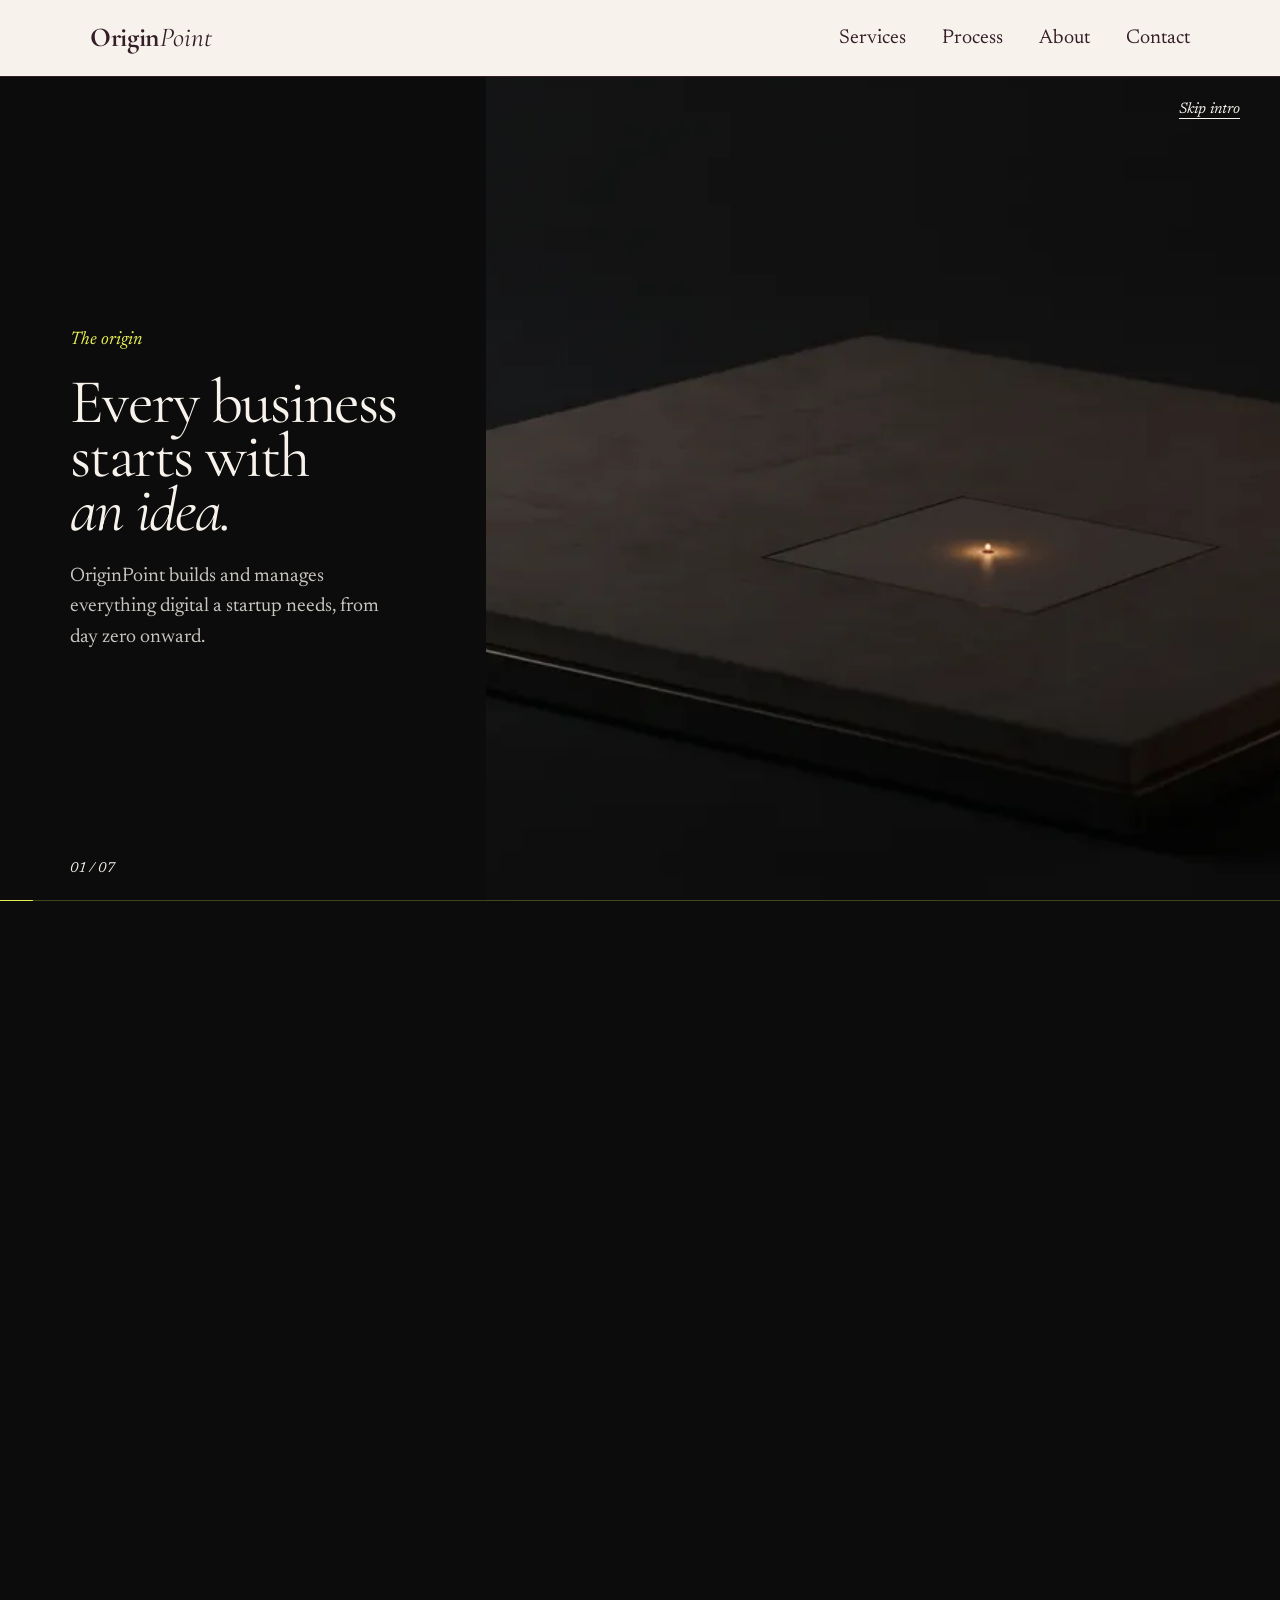
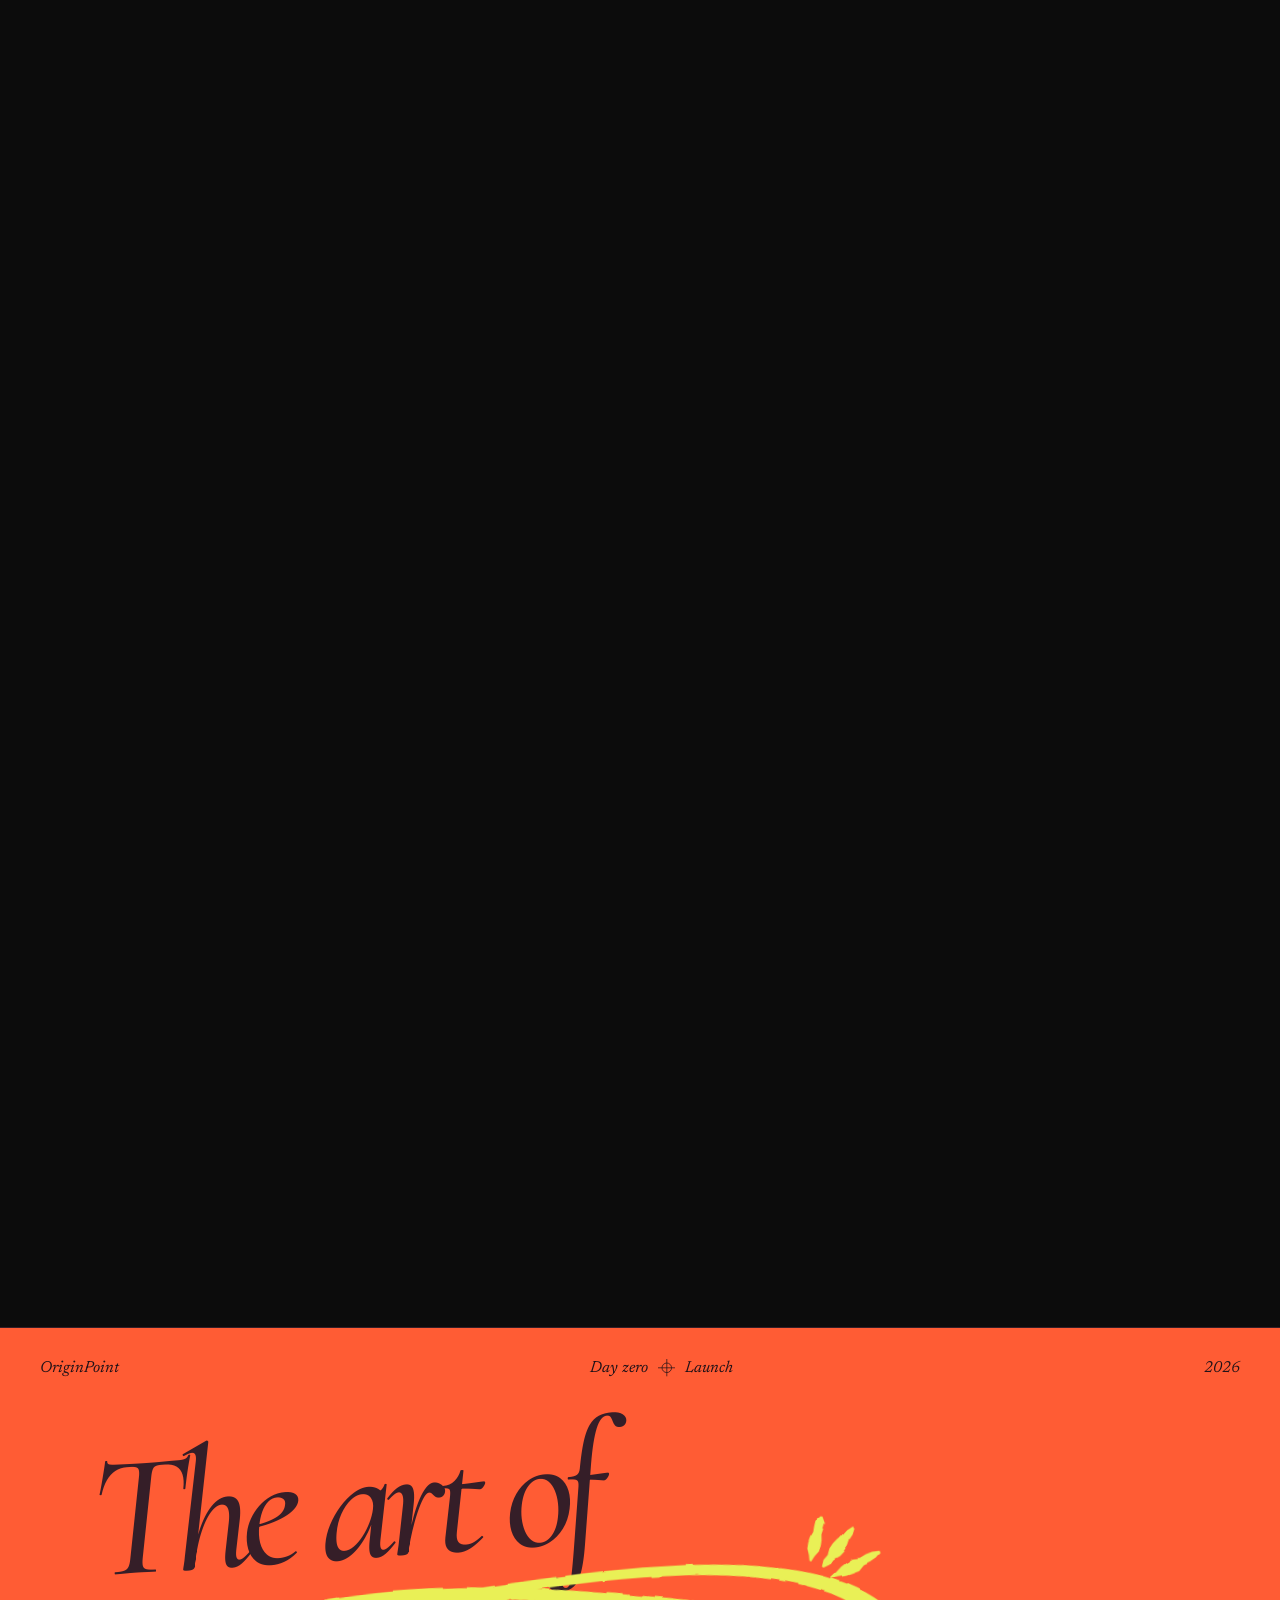
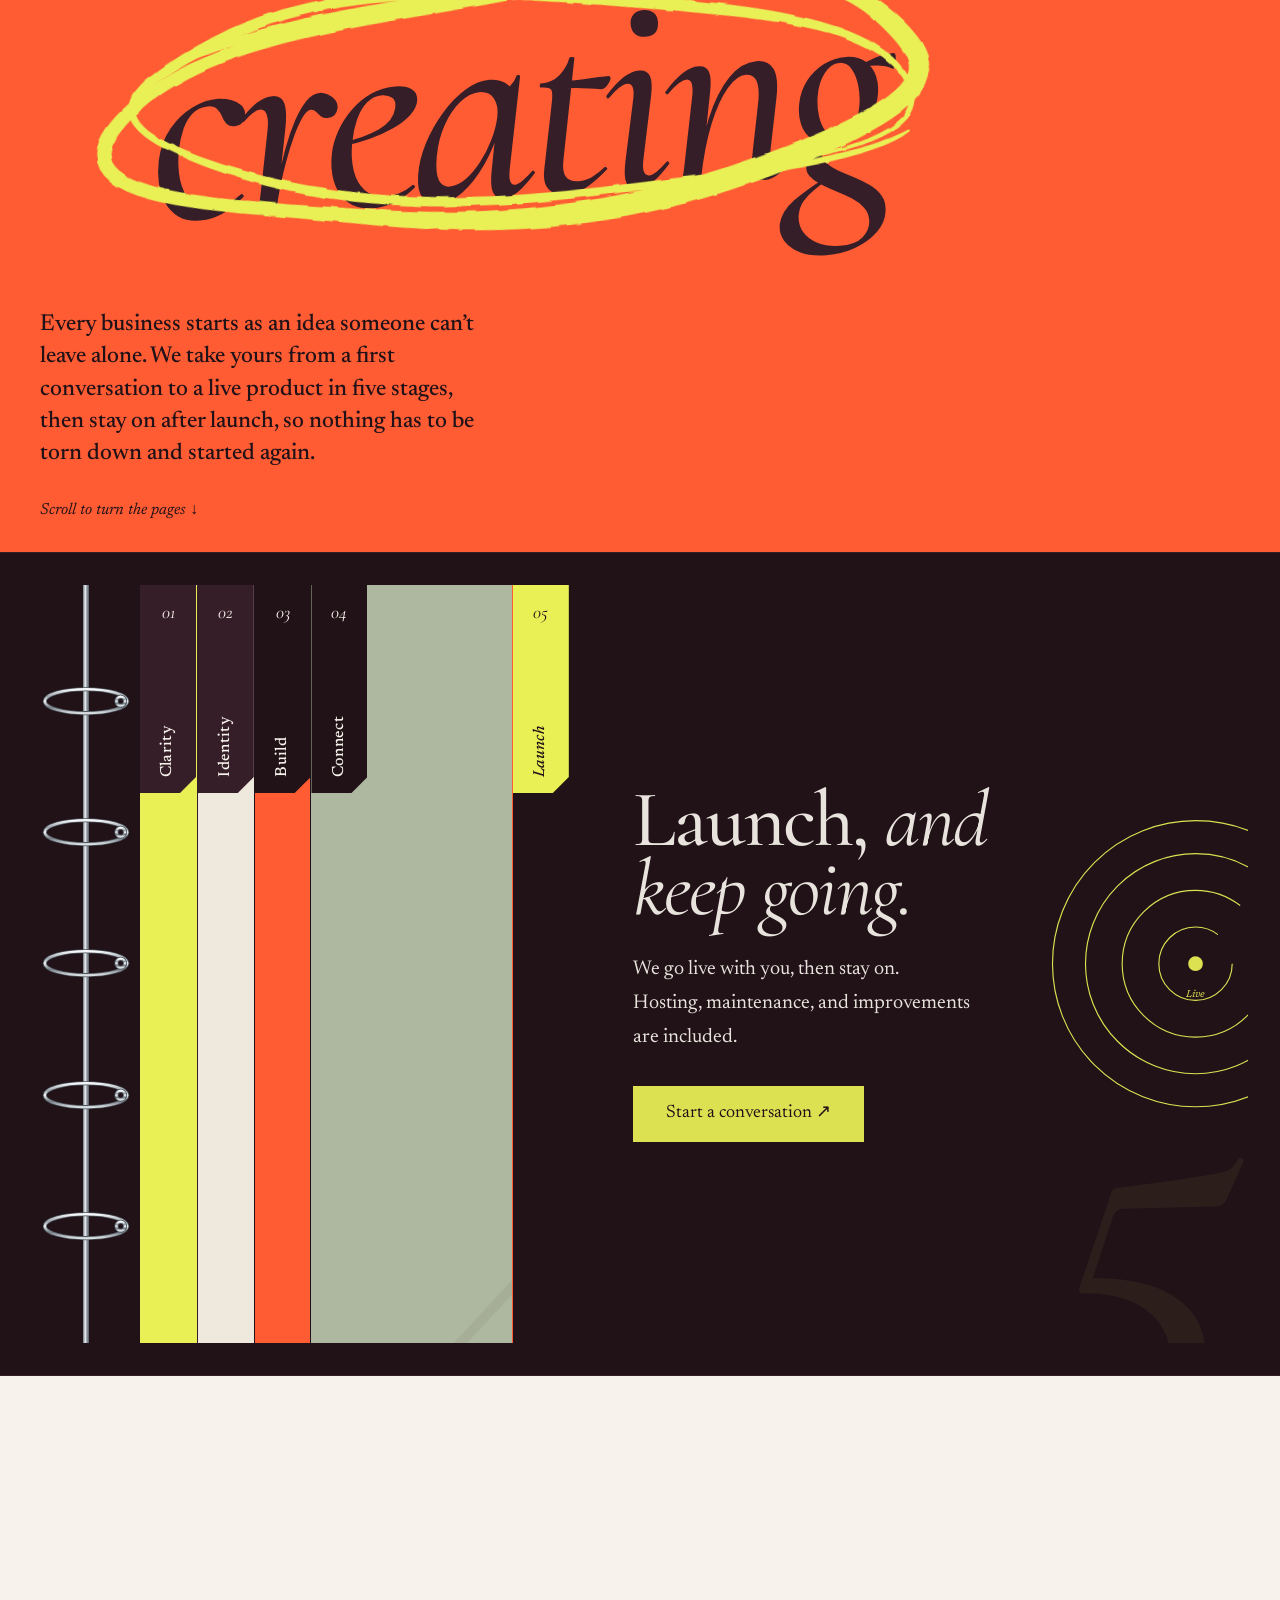
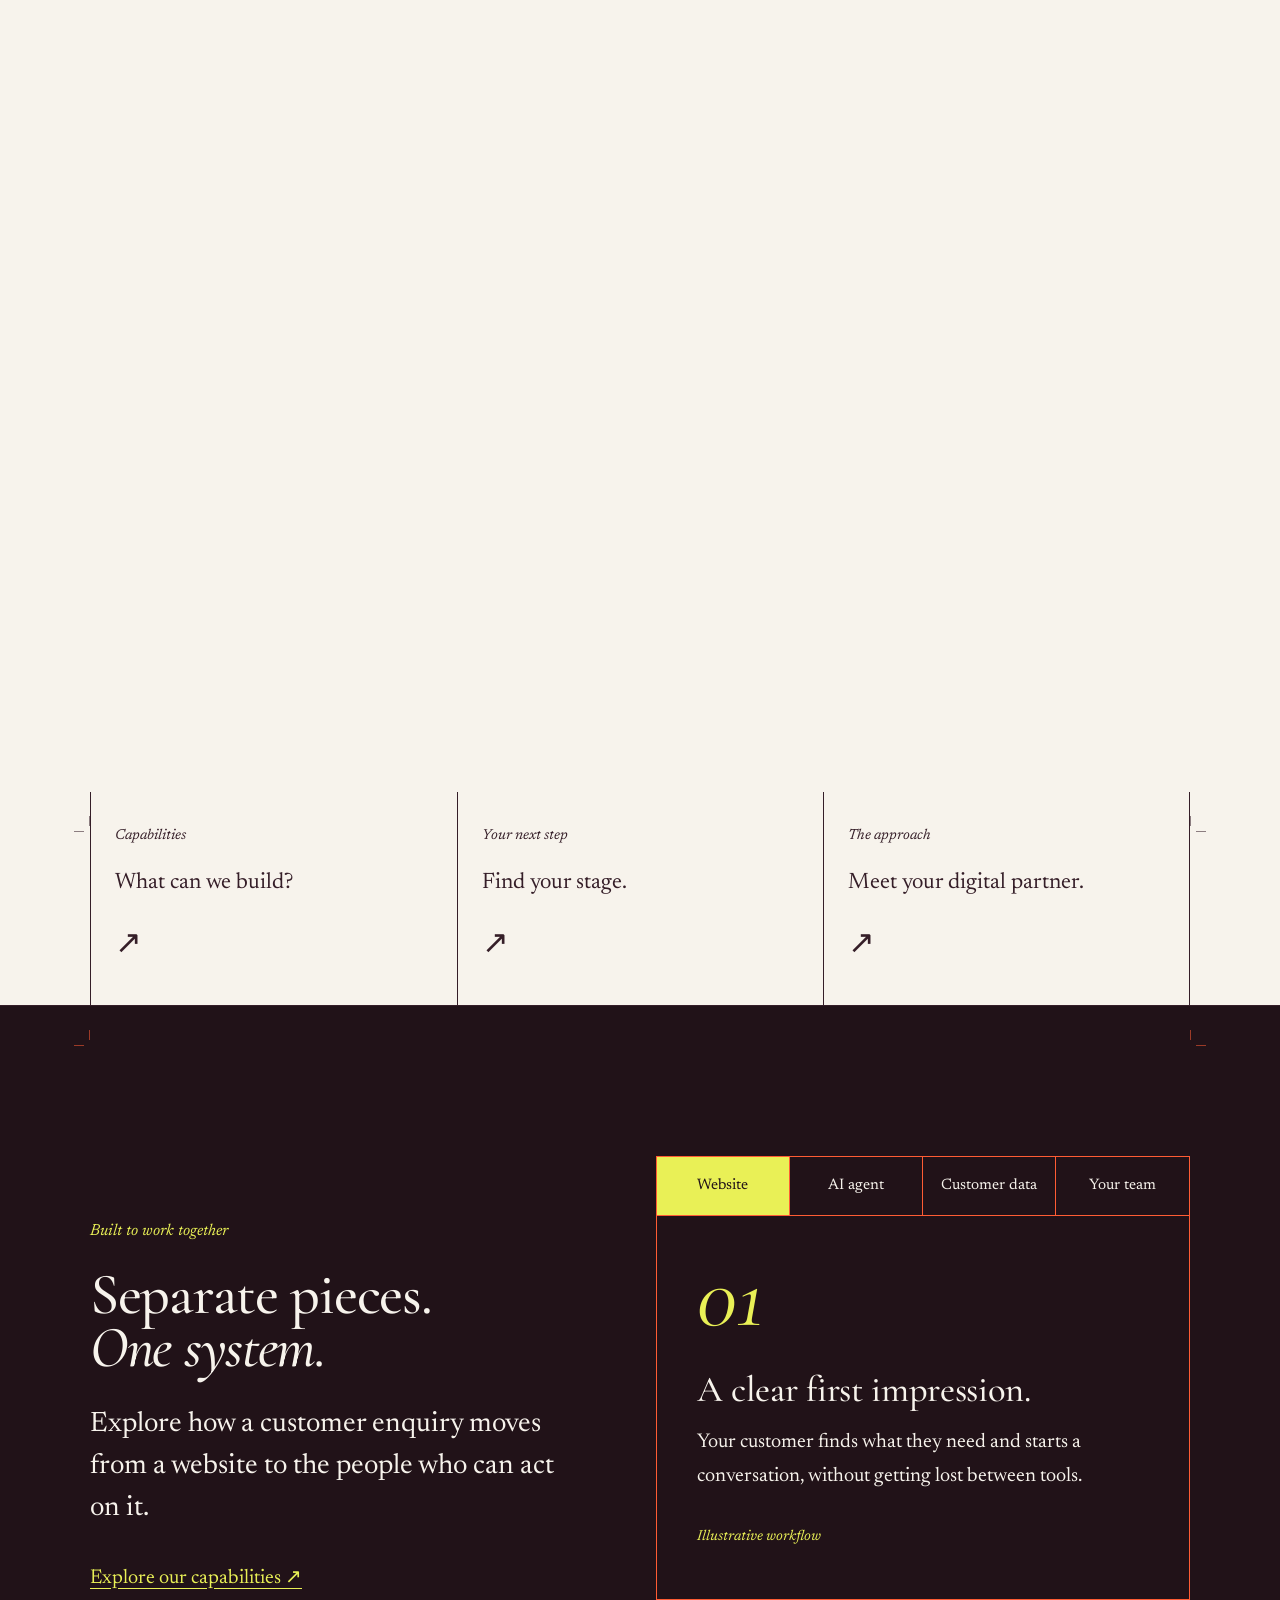
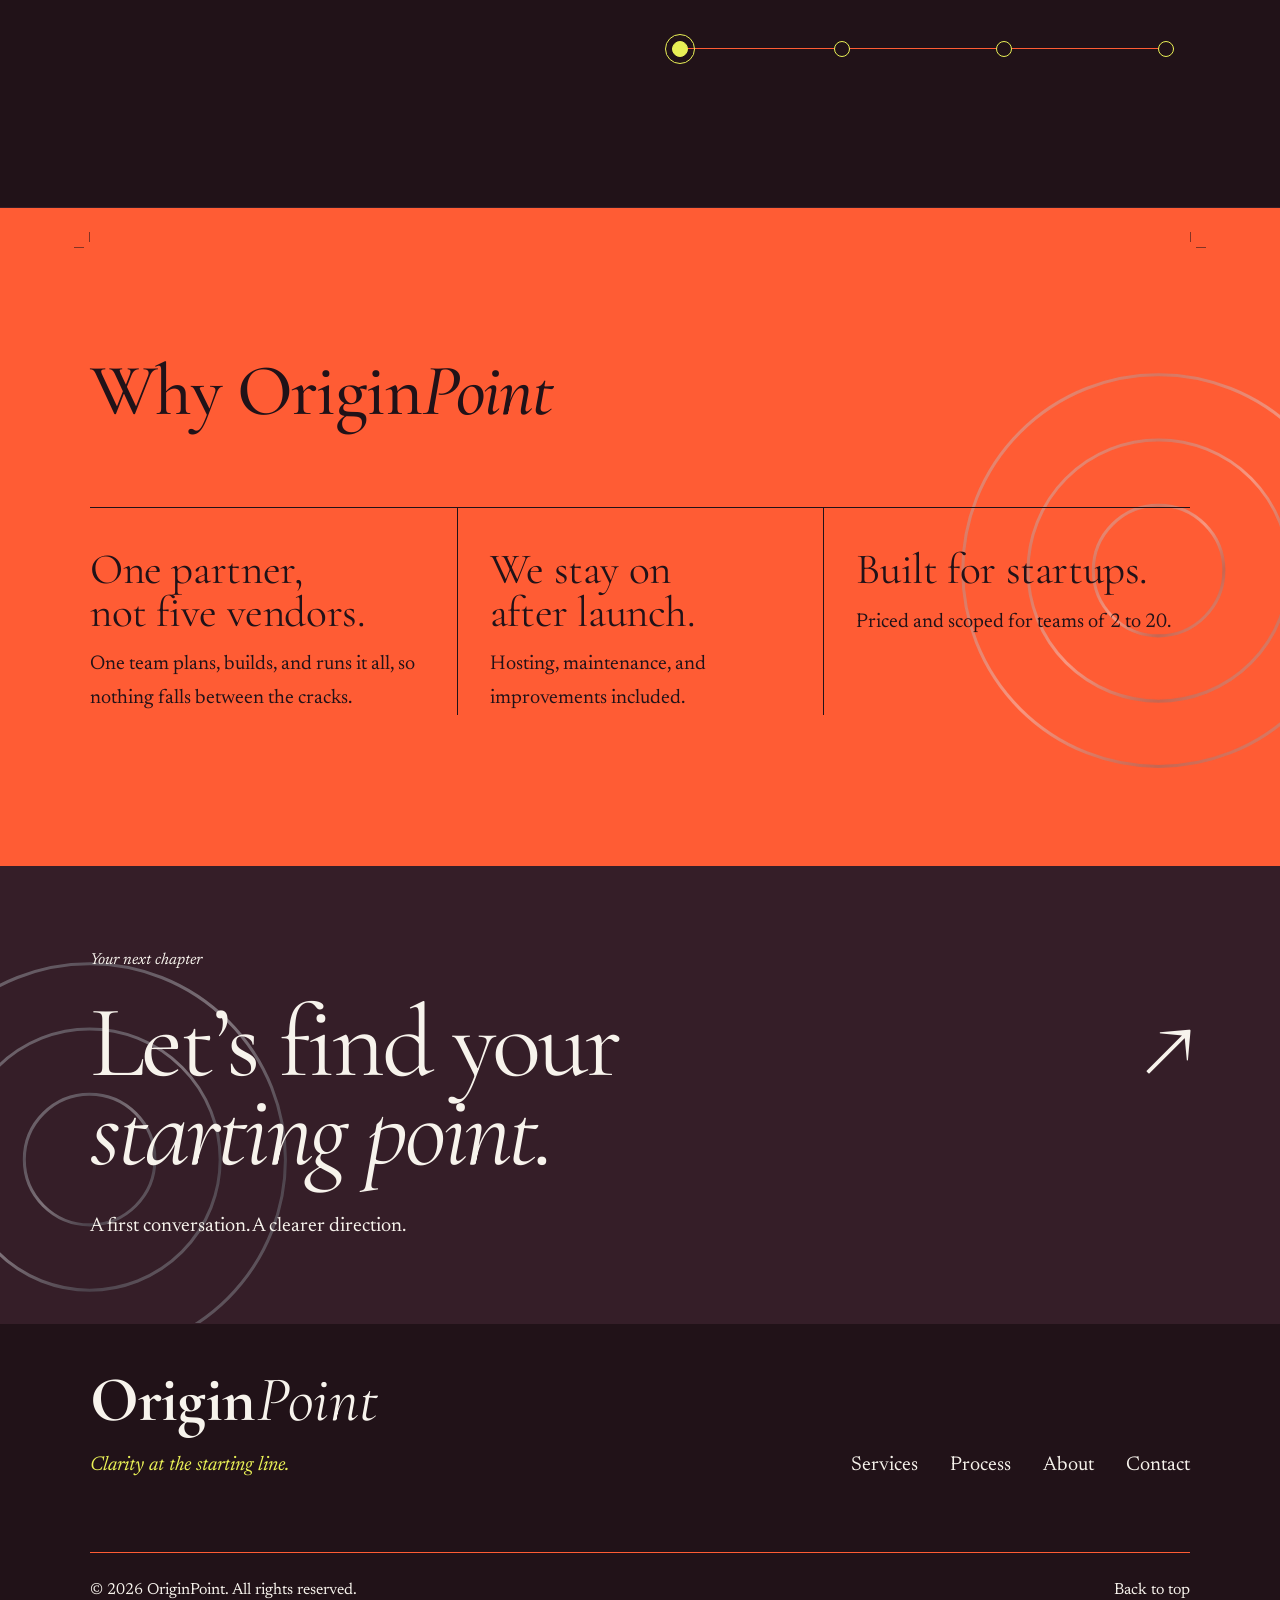
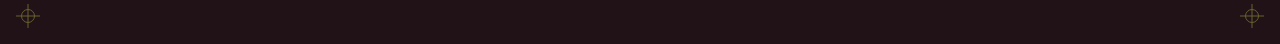
==== commit 325df30a: "Match live site to cinematic preview" ====
--- a/index.html
+++ b/index.html
@@ -20,7 +20,6 @@
   <link rel="stylesheet" href="styles.css">
   <link rel="stylesheet" href="cine.css">
   <link rel="stylesheet" href="story.css">
-  <link rel="stylesheet" href="refinements.css?v=editorial-4">
     <link rel="stylesheet" href="flow.css">
 
   <!-- Flags that JS is available, so the menu and reveals can start in their resting state -->
@@ -68,7 +67,7 @@
   <main id="main"><section class="cine" id="cine" data-cine aria-labelledby="cine-title">
       <div class="cine__pin">
         <h1 class="cine__sr" id="cine-title">OriginPoint: clarity at the starting line</h1>
-        <a class="cine__contact" href="contact.html">Start a conversation ↗</a><a class="cine__skip" href="#journey">Skip intro ↓</a>
+        <a class="cine__skip" href="#story">Skip intro</a>
 
         <!-- The miniature ecosystem. Decorative: the story is told in the text below. -->
         <div class="cine__stage" aria-hidden="true">
@@ -84,7 +83,7 @@
             <div class="cine__block">
               <p class="cine__eyebrow">The origin</p>
               <h2 class="cine__h">Every business starts with <i>an idea.</i></h2>
-              <p class="cine__sub">Websites, AI agents and connected business tools. Built and maintained by one partner, from day zero onward.</p>
+              <p class="cine__sub">OriginPoint builds and manages everything digital a startup needs, from day zero onward.</p>
             </div>
           </li>
           <li class="cine__scene" data-scene="2">
@@ -151,12 +150,18 @@
         <div class="cine__hud" aria-hidden="true"><span class="cine__count">01 / 07</span><span class="cine__scroll">Scroll to begin</span></div>
         <div class="cine__bar" aria-hidden="true"><i></i></div>
       </div>
-    </section><section class="journey" id="journey" aria-labelledby="journey-title"><div class="container"><div class="journey__heading"><p class="eyebrow" id="journey-title">Your business journey</p><p>Build the next stage when you need it.</p></div><ol class="journey__steps"><li><span>01</span>Foundation</li><li><span>02</span>Customer interaction</li><li><span>03</span>Data &amp; operations</li><li><span>04</span>Internal efficiency</li><li><span>05</span>Scale</li></ol><a class="text-link" href="process.html">Find your current stage ↗</a></div></section>
-<section class="story" id="story" aria-labelledby="story-title">
+    </section><section class="story" id="story" aria-labelledby="story-title">
       <div class="story__intro hook">
-        <p class="eyebrow">How we work</p>
-        <h2 class="editorial-title" id="story-title">What we agree.<br><i>What we build.</i></h2>
-        <p class="hook__text">These are the decisions and deliverables behind a project. The scope changes with your business; the work is agreed before we begin.</p>
+        <p class="hook__meta" aria-hidden="true">
+          <span>OriginPoint</span>
+          <span class="hook__mid">Day zero <svg class="hook__mark" focusable="false"><use href="#reg-mark"/></svg> Launch</span>
+          <span>2026</span>
+        </p>
+        <h2 class="hook__title" id="story-title">
+          <span class="hook__line hook__line--a">The art of</span>
+          <span class="hook__line hook__line--b"><span class="hook__word">creating<svg class="hook__oval" aria-hidden="true" focusable="false"><path/></svg></span></span>
+        </h2>
+        <p class="hook__text">Every business starts as an idea someone can’t leave alone. We take yours from a first conversation to a live product in five stages, then stay on after launch, so nothing has to be torn down and started again.</p>
         <p class="hook__foot story__hint" aria-hidden="true">Scroll to turn the pages <span>↓</span></p>
       </div>
 
@@ -172,15 +177,109 @@
             </div>
 
             <div class="binder__pages">
-              <article class="fold fold--sky" aria-labelledby="fold-1-title"><a class="fold__tab" href="#fold-1-title"><span class="fold__num">01</span><span class="fold__label">Clarity</span></a><div class="fold__body"><div class="fold__text"><h3 class="fold__title" id="fold-1-title">What should the business <i>do next?</i></h3><p>We ask where enquiries come from, what customers need, and which task takes too much of your time. Then we agree what to solve first.</p></div><aside class="fold-spec" aria-label="Questions for our first conversation"><p class="fold-spec__label">Questions for our first conversation</p><ul><li>What are customers asking you repeatedly?</li><li>Where do you lose track of an enquiry?</li><li>What needs to work before launch?</li></ul><p class="fold-spec__foot">You leave with a written scope, priorities and exclusions.</p></aside></div></article>
-
-              <article class="fold fold--paper" aria-labelledby="fold-2-title"><a class="fold__tab" href="#fold-2-title"><span class="fold__num">02</span><span class="fold__label">Identity</span></a><div class="fold__body"><div class="fold__text"><h3 class="fold__title" id="fold-2-title">Make the brand <i>usable.</i></h3><p>We settle the basics before building: the logo files, colours, type and the sentence that explains your offer. Existing brand assets come first.</p></div><aside class="fold-spec" aria-label="OriginPoint · our own brand"><p class="fold-spec__label">OriginPoint · our own brand</p><div class="spec-lockup"><b>Origin</b><i>Point</i></div><div class="spec-swatches"><span>Cassis</span><span>Ivory</span><span>Lime accent</span></div><p class="fold-spec__foot">A compact reference for the website, email and social profiles.</p></aside></div></article>
-
-              <article class="fold fold--plate" aria-labelledby="fold-3-title"><a class="fold__tab" href="#fold-3-title"><span class="fold__num">03</span><span class="fold__label">Build</span></a><div class="fold__body"><div class="fold__text"><h3 class="fold__title" id="fold-3-title">Give visitors <i>a clear next step.</i></h3><p>We work out what a visitor needs to know, then build the pages and enquiry path around it. The phone layout is part of that work.</p></div><aside class="fold-spec" aria-label="Example page outline"><p class="fold-spec__label">Example page outline</p><ol><li>What you offer and who it is for</li><li>Services and what each includes</li><li>Relevant work or a labelled demonstration</li><li>A direct route to contact you</li></ol><p class="fold-spec__foot">Example structure, adapted to each project.</p></aside></div></article>
-
-              <article class="fold fold--sage" aria-labelledby="fold-4-title"><a class="fold__tab" href="#fold-4-title"><span class="fold__num">04</span><span class="fold__label">Connect</span></a><div class="fold__body"><div class="fold__text"><h3 class="fold__title" id="fold-4-title">Keep the enquiry <i>with its context.</i></h3><p>We agree which details to capture, where they belong and who follows up. An AI agent is useful only when its handoff is useful too.</p></div><aside class="fold-spec" aria-label="Illustrative enquiry record"><p class="fold-spec__label">Illustrative enquiry record</p><dl><div><dt>Request</dt><dd>Consultation on Tuesday</dd></div><div><dt>Status</dt><dd>Awaiting availability</dd></div><div><dt>Next action</dt><dd>Team confirms a time</dd></div></dl><p class="fold-spec__foot">Fictional data. Explore the interactive example below.</p></aside></div></article>
-
-              <article class="fold fold--ink" aria-labelledby="fold-5-title"><a class="fold__tab" href="#fold-5-title"><span class="fold__num">05</span><span class="fold__label">Launch</span></a><div class="fold__body"><div class="fold__text"><h3 class="fold__title" id="fold-5-title">Check the details. <i>Then go live.</i></h3><p>Before launch, we check the pages, forms, links and phone layouts. We agree who handles hosting, renewals and fixes after handover.</p></div><aside class="fold-spec" aria-label="Launch checklist"><p class="fold-spec__label">Launch checklist</p><ul class="spec-checks"><li>Phone and desktop layouts checked</li><li>Enquiry delivery tested</li><li>Domain and hosting ownership confirmed</li><li>Support responsibilities agreed</li></ul><p class="fold-spec__foot">The support scope is written down before launch.</p></aside></div></article>
+              <article class="fold fold--sky" aria-labelledby="fold-1-title">
+                <a class="fold__tab" href="#fold-1-title"><span class="fold__num">01</span><span class="fold__label">Clarity</span></a>
+                <span class="fold__ghost" aria-hidden="true">1</span>
+                <div class="fold__body">
+                  <div class="fold__text">
+                    <h3 class="fold__title" id="fold-1-title">Before anything is built, <i>we get clear.</i></h3>
+                    <p>We start by listening: what you do, who it is for, and what you want to be known for.</p>
+                  </div>
+                  <svg class="fold__art" viewBox="0 0 320 320" role="img" aria-label="Rings spreading outward from a single point">
+                    <path class="draw" pathLength="1" d="M160 6V314M6 160H314"/>
+                    <circle class="draw" pathLength="1" cx="160" cy="160" r="40"/>
+                    <circle class="draw" pathLength="1" cx="160" cy="160" r="80"/>
+                    <circle class="draw" pathLength="1" cx="160" cy="160" r="120"/>
+                    <circle class="solid" cx="160" cy="160" r="6"/>
+                    <text class="small" x="172" y="150">the origin point</text>
+                  </svg>
+                </div>
+              </article>
+
+              <article class="fold fold--paper" aria-labelledby="fold-2-title">
+                <a class="fold__tab" href="#fold-2-title"><span class="fold__num">02</span><span class="fold__label">Identity</span></a>
+                <span class="fold__ghost" aria-hidden="true">2</span>
+                <div class="fold__body">
+                  <div class="fold__text">
+                    <h3 class="fold__title" id="fold-2-title">Give it <i>a face.</i></h3>
+                    <p>Name, colour, type and voice, settled once and used everywhere, so every touchpoint feels like the same company.</p>
+                  </div>
+                  <svg class="fold__art" viewBox="0 0 320 320" role="img" aria-label="An example logo lockup above a row of brand colour swatches">
+                    <path class="draw" pathLength="1" d="M20 60V20H60M260 20H300V60M300 200V240H260M60 240H20V200"/>
+                    <text class="lockup" x="160" y="140" text-anchor="middle"><tspan font-weight="700">Origin</tspan><tspan font-style="italic">Point</tspan></text>
+                    <rect x="20" y="272" width="48" height="32" fill="#351E28" stroke="currentColor"/>
+                    <rect x="82" y="272" width="48" height="32" fill="#E9F056" stroke="currentColor"/>
+                    <rect x="144" y="272" width="48" height="32" fill="#FF5C34" stroke="currentColor"/>
+                    <rect x="206" y="272" width="48" height="32" fill="#AEB8A0" stroke="currentColor"/>
+                    <rect x="268" y="272" width="32" height="32" fill="#D7EFFF" stroke="currentColor"/>
+                    <text class="small" x="20" y="262">Illustrative</text>
+                  </svg>
+                </div>
+              </article>
+
+              <article class="fold fold--plate" aria-labelledby="fold-3-title">
+                <a class="fold__tab" href="#fold-3-title"><span class="fold__num">03</span><span class="fold__label">Build</span></a>
+                <span class="fold__ghost" aria-hidden="true">3</span>
+                <div class="fold__body">
+                  <div class="fold__text">
+                    <h3 class="fold__title" id="fold-3-title">Build <i>the front door.</i></h3>
+                    <p>A website that says plainly what you do and makes the next step obvious, on any screen.</p>
+                  </div>
+                  <svg class="fold__art" viewBox="0 0 320 320" role="img" aria-label="A simple wireframe of a website page">
+                    <rect class="draw" pathLength="1" x="20" y="30" width="280" height="260"/>
+                    <path class="draw" pathLength="1" d="M20 62H300M44 46H92M220 46H276"/>
+                    <path class="draw" pathLength="1" d="M44 110H200M44 128H160M44 146H180"/>
+                    <rect class="solid" x="44" y="170" width="76" height="24"/>
+                    <rect class="draw" pathLength="1" x="44" y="226" width="68" height="46"/>
+                    <rect class="draw" pathLength="1" x="126" y="226" width="68" height="46"/>
+                    <rect class="draw" pathLength="1" x="208" y="226" width="68" height="46"/>
+                  </svg>
+                </div>
+              </article>
+
+              <article class="fold fold--sage" aria-labelledby="fold-4-title">
+                <a class="fold__tab" href="#fold-4-title"><span class="fold__num">04</span><span class="fold__label">Connect</span></a>
+                <span class="fold__ghost" aria-hidden="true">4</span>
+                <div class="fold__body">
+                  <div class="fold__text">
+                    <h3 class="fold__title" id="fold-4-title">Connect <i>the pieces.</i></h3>
+                    <p>AI agents, customer data and internal tools joined to your website, so an enquiry reaches the people who can act on it.</p>
+                  </div>
+                  <svg class="fold__art" viewBox="0 0 320 320" role="img" aria-label="Four connected points: website, AI agent, customer data and your team">
+                    <path class="draw" pathLength="1" d="M60 70H260L60 160H260L160 270"/>
+                    <circle class="solid" cx="60" cy="70" r="9"/>
+                    <circle class="solid" cx="260" cy="70" r="9"/>
+                    <circle class="solid" cx="60" cy="160" r="9"/>
+                    <circle class="solid" cx="260" cy="160" r="9"/>
+                    <circle class="solid" cx="160" cy="270" r="9"/>
+                    <text class="small" x="60" y="52" text-anchor="middle">Website</text>
+                    <text class="small" x="260" y="52" text-anchor="middle">AI agent</text>
+                    <text class="small" x="60" y="190" text-anchor="middle">Data</text>
+                    <text class="small" x="260" y="190" text-anchor="middle">Tools</text>
+                    <text class="small" x="160" y="300" text-anchor="middle">Your team</text>
+                  </svg>
+                </div>
+              </article>
+
+              <article class="fold fold--ink" aria-labelledby="fold-5-title">
+                <a class="fold__tab" href="#fold-5-title"><span class="fold__num">05</span><span class="fold__label">Launch</span></a>
+                <span class="fold__ghost" aria-hidden="true">5</span>
+                <div class="fold__body">
+                  <div class="fold__text">
+                    <h3 class="fold__title" id="fold-5-title">Launch, <i>and keep going.</i></h3>
+                    <p>We go live with you, then stay on. Hosting, maintenance, and improvements are included.</p>
+                    <p class="fold__cta"><a class="button" href="contact.html">Start a conversation ↗</a></p>
+                  </div>
+                  <svg class="fold__art" viewBox="0 0 320 320" role="img" aria-label="Rings spreading outward from a single point, now live">
+                    <circle class="draw" pathLength="1" cx="160" cy="160" r="40"/>
+                    <circle class="draw" pathLength="1" cx="160" cy="160" r="80"/>
+                    <circle class="draw" pathLength="1" cx="160" cy="160" r="120"/>
+                    <circle class="draw" pathLength="1" cx="160" cy="160" r="156"/>
+                    <circle class="solid" cx="160" cy="160" r="8"/>
+                    <text class="small" x="160" y="196" text-anchor="middle">Live</text>
+                  </svg>
+                </div>
+              </article>
             </div>
 
             <div class="binder__cover" aria-hidden="true">
@@ -191,8 +290,8 @@
           </div>
         </div>
       </div>
-    </section><section class="section directory-section section--ivory"><div class="container"><div class="hero-directory"><a href="services.html"><span>Capabilities</span>Websites, agents &amp; systems<b aria-hidden="true">↗</b></a><a href="process.html"><span>Your next step</span>Find your stage.<b aria-hidden="true">↗</b></a><a href="about.html"><span>The approach</span>Who you will work with.<b aria-hidden="true">↗</b></a></div></div></section><section class="section section--ink system-section" id="example" aria-labelledby="example-title"><div class="container system-layout"><div><p class="eyebrow">Interactive demonstration</p><h2 id="example-title">One enquiry.<br><i>Every step connected.</i></h2><p class="section-intro">Follow a sample booking enquiry from the website to your team. Select a step to see what each part contributes.</p><p class="demo-disclaimer">A fictional example of a system we can build. No client results or performance claims.</p><a class="text-link" href="services.html">Explore our capabilities ↗</a></div><div class="system-demo"><div class="system-controls" aria-label="Explore the connected system"><button type="button" data-system="0" aria-pressed="true">Website</button><button type="button" data-system="1" aria-pressed="false">AI agent</button><button type="button" data-system="2" aria-pressed="false">Customer data</button><button type="button" data-system="3" aria-pressed="false">Your team</button></div><div class="system-result" aria-live="polite"><span class="system-number" aria-hidden="true">01</span><h3 id="system-title">A clear first impression.</h3><p id="system-copy">Your customer finds what they need and starts a conversation, without getting lost between tools.</p><div class="demo-record"><span id="demo-label">Customer enquiry</span><p id="demo-value">“Can I book a consultation for Tuesday?”</p></div><span class="sample-label">Example data · no live customer information</span></div><div class="system-track" aria-hidden="true"><span class="active"></span><span></span><span></span><span></span></div></div></div></section><section class="section section--plate" id="why" aria-labelledby="why-title">
-      
+    </section><section class="section directory-section section--ivory"><div class="container"><div class="hero-directory"><a href="services.html"><span>Capabilities</span>What can we build?<b aria-hidden="true">↗</b></a><a href="process.html"><span>Your next step</span>Find your stage.<b aria-hidden="true">↗</b></a><a href="about.html"><span>The approach</span>Meet your digital partner.<b aria-hidden="true">↗</b></a></div></div></section><section class="section section--ink system-section"><div class="container system-layout"><div><p class="eyebrow">Built to work together</p><h2>Separate pieces.<br><i>One system.</i></h2><p class="section-intro">Explore how a customer enquiry moves from a website to the people who can act on it.</p><a class="text-link" href="services.html">Explore our capabilities ↗</a></div><div class="system-demo"><div class="system-controls" aria-label="Explore the connected system"><button type="button" data-system="0" aria-pressed="true">Website</button><button type="button" data-system="1" aria-pressed="false">AI agent</button><button type="button" data-system="2" aria-pressed="false">Customer data</button><button type="button" data-system="3" aria-pressed="false">Your team</button></div><div class="system-result" aria-live="polite"><span class="system-number" aria-hidden="true">01</span><h3 id="system-title">A clear first impression.</h3><p id="system-copy">Your customer finds what they need and starts a conversation, without getting lost between tools.</p><span class="sample-label">Illustrative workflow</span></div><div class="system-track" aria-hidden="true"><span class="active"></span><span></span><span></span><span></span></div></div></div></section><section class="section section--plate" id="why" aria-labelledby="why-title">
+      <svg class="drift drift--right" data-drift="-0.12" viewBox="0 0 200 200" aria-hidden="true" focusable="false"><circle cx="100" cy="100" r="30"/><circle cx="100" cy="100" r="60"/><circle cx="100" cy="100" r="90"/></svg>
       <div class="container">
         <header class="section-head">
           <h2 id="why-title">Why Origin<span class="lockup-point">Point</span></h2>
@@ -201,19 +300,19 @@
         <ul class="reasons" role="list">
           <li class="reason">
             <h3 class="reason__title">One partner, not five vendors.</h3>
-            <p class="reason__desc">Your website, agents and internal tools share one agreed scope and one point of contact.</p>
+            <p class="reason__desc">One team plans, builds, and runs it all, so nothing falls between the cracks.</p>
           </li>
           <li class="reason">
             <h3 class="reason__title">We stay on after launch.</h3>
-            <p class="reason__desc">Hosting, renewals, maintenance and improvements are scoped with you before launch.</p>
+            <p class="reason__desc">Hosting, maintenance, and improvements included.</p>
           </li>
           <li class="reason">
             <h3 class="reason__title">Built for startups.</h3>
-            <p class="reason__desc">We start with your current workload and the tools you already use. The next stage can wait until you need it.</p>
+            <p class="reason__desc">Priced and scoped for teams of 2 to 20.</p>
           </li>
         </ul>
       </div>
-    </section><section class="section section--burgundy next-step"><div class="container"><p class="eyebrow">Start with the problem</p><a class="giant-link" href="contact.html">What keeps getting<br><i>done by hand?</i><span aria-hidden="true">↗</span></a><p>Tell us what you are building, what you use today, and what needs to work better.</p></div></section></main><footer class="site-footer">
+    </section><section class="section section--burgundy next-step"><svg class="drift drift--left" data-drift="0.1" viewBox="0 0 200 200" aria-hidden="true" focusable="false"><circle cx="100" cy="100" r="30"/><circle cx="100" cy="100" r="60"/><circle cx="100" cy="100" r="90"/></svg><div class="container"><p class="eyebrow">Your next chapter</p><a class="giant-link" href="contact.html">Let’s find your<br><i>starting point.</i><span aria-hidden="true">↗</span></a><p>A first conversation. A clearer direction.</p></div></section></main><footer class="site-footer">
     <svg class="reg reg--bl" aria-hidden="true" focusable="false"><use href="#reg-mark"/></svg>
     <svg class="reg reg--br" aria-hidden="true" focusable="false"><use href="#reg-mark"/></svg>
 
@@ -241,8 +340,7 @@
     </div>
   </footer>
 
-  <script src="site.js?v=editorial-1" defer></script>
-  <script src="story.js?v=editorial-2" defer></script>
+  <script src="site.js" defer></script>
+  <script src="story.js" defer></script>
   <script src="cine.js" defer></script>
-
-  <script src="flow.js" defer></script><script src="demo.js" defer></script></body></html>+  <script src="flow.js" defer></script></body></html>
